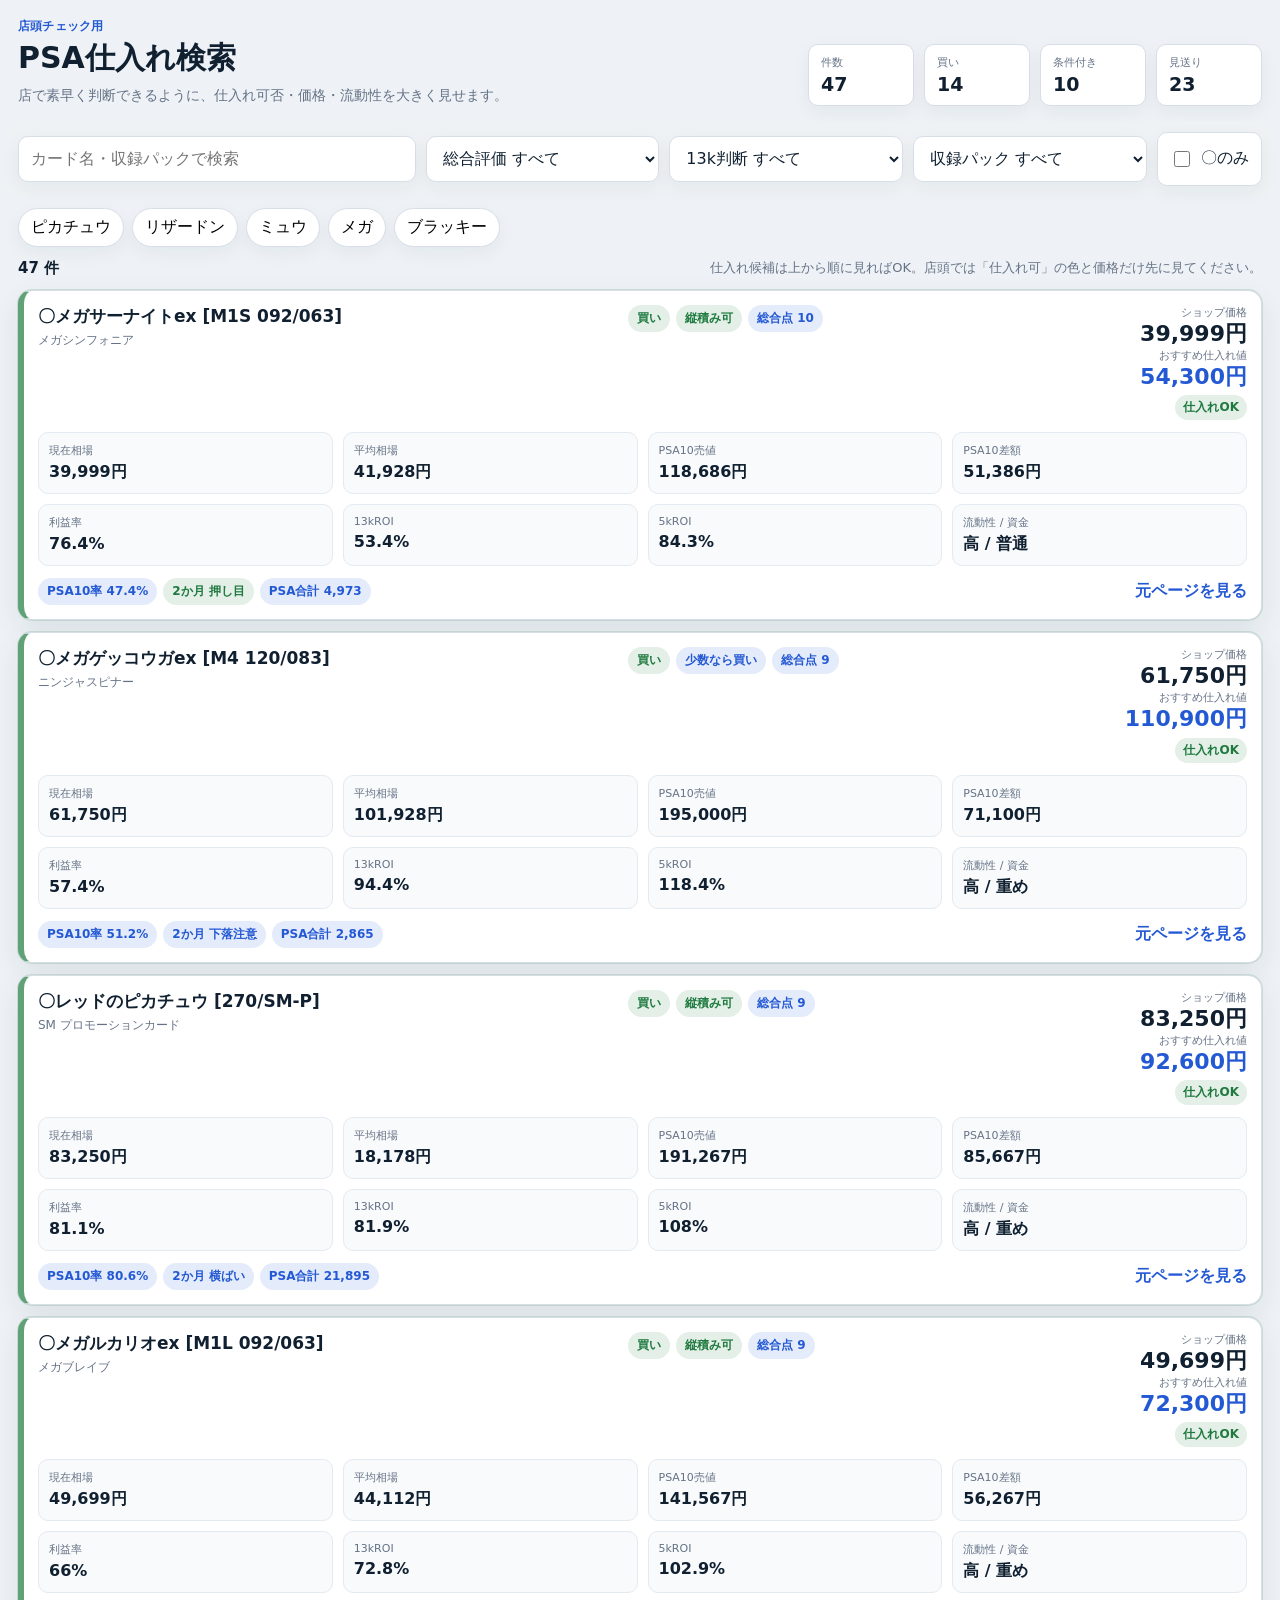
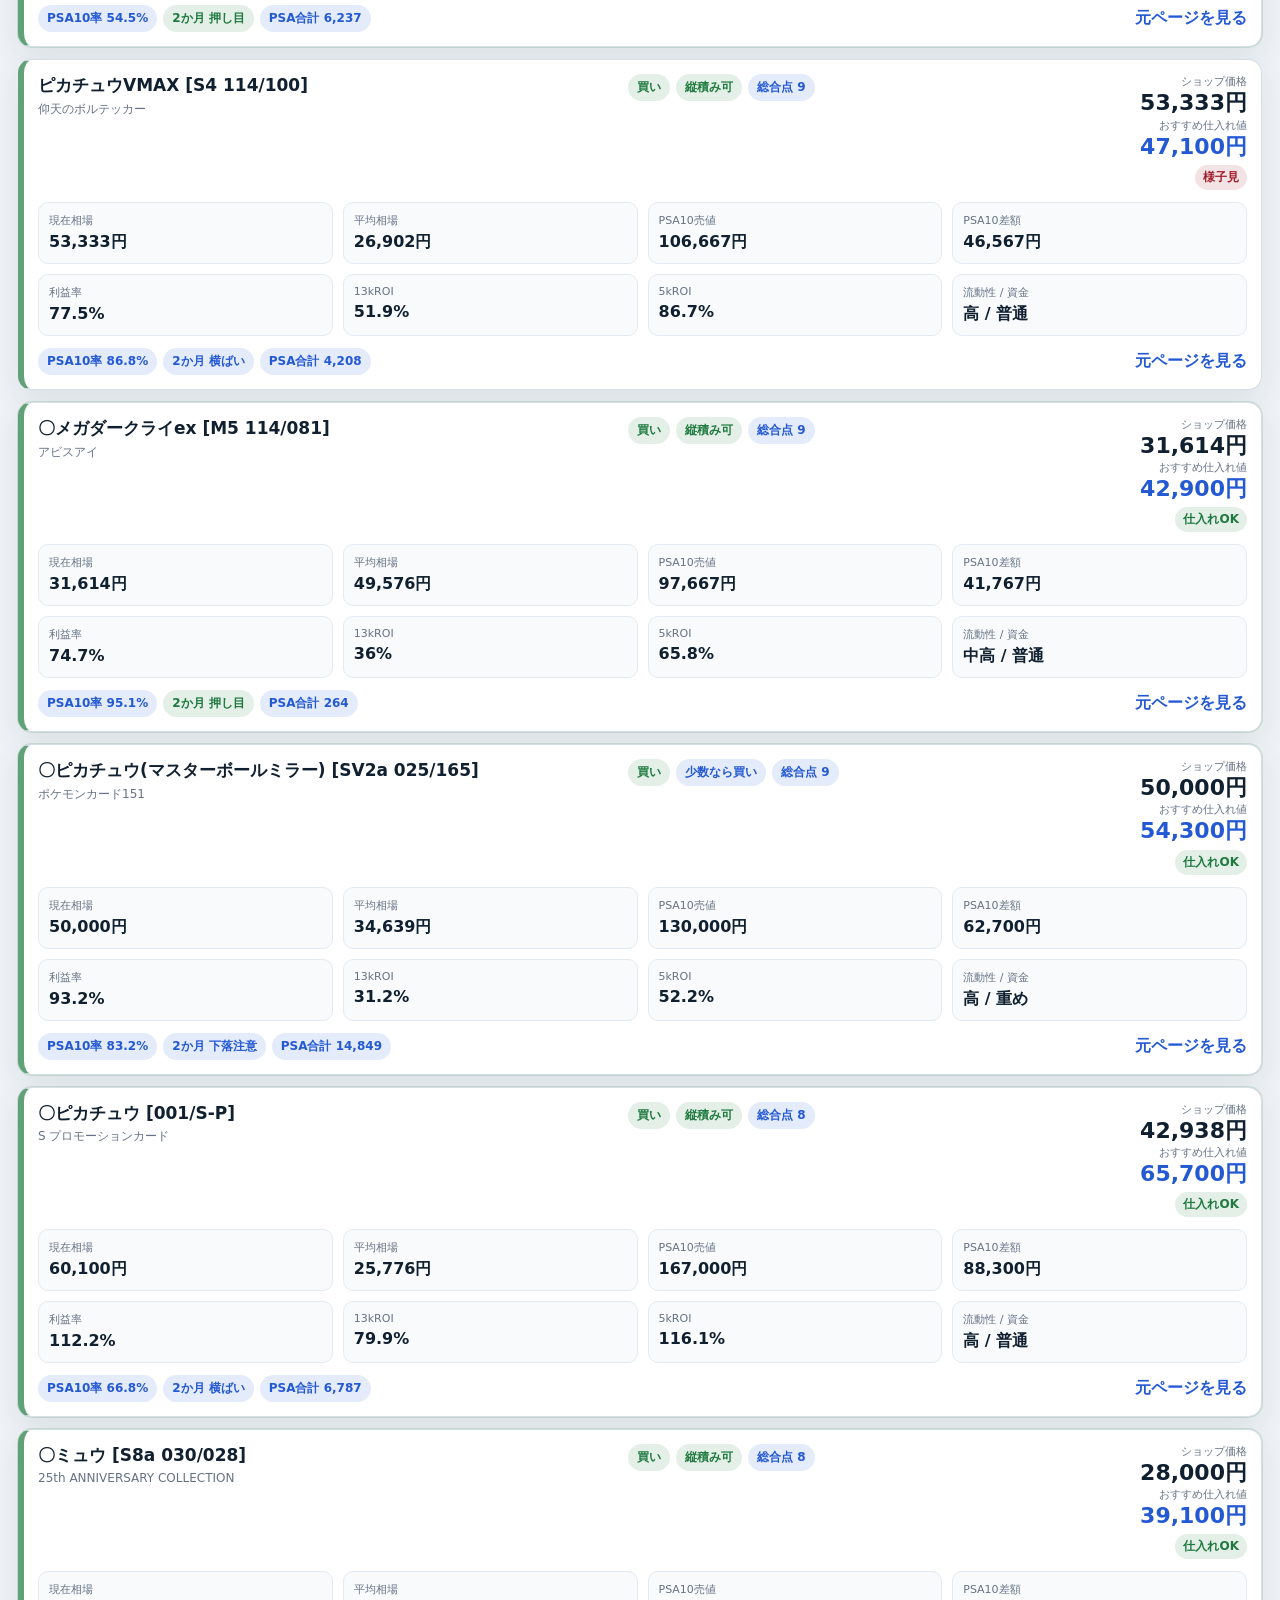
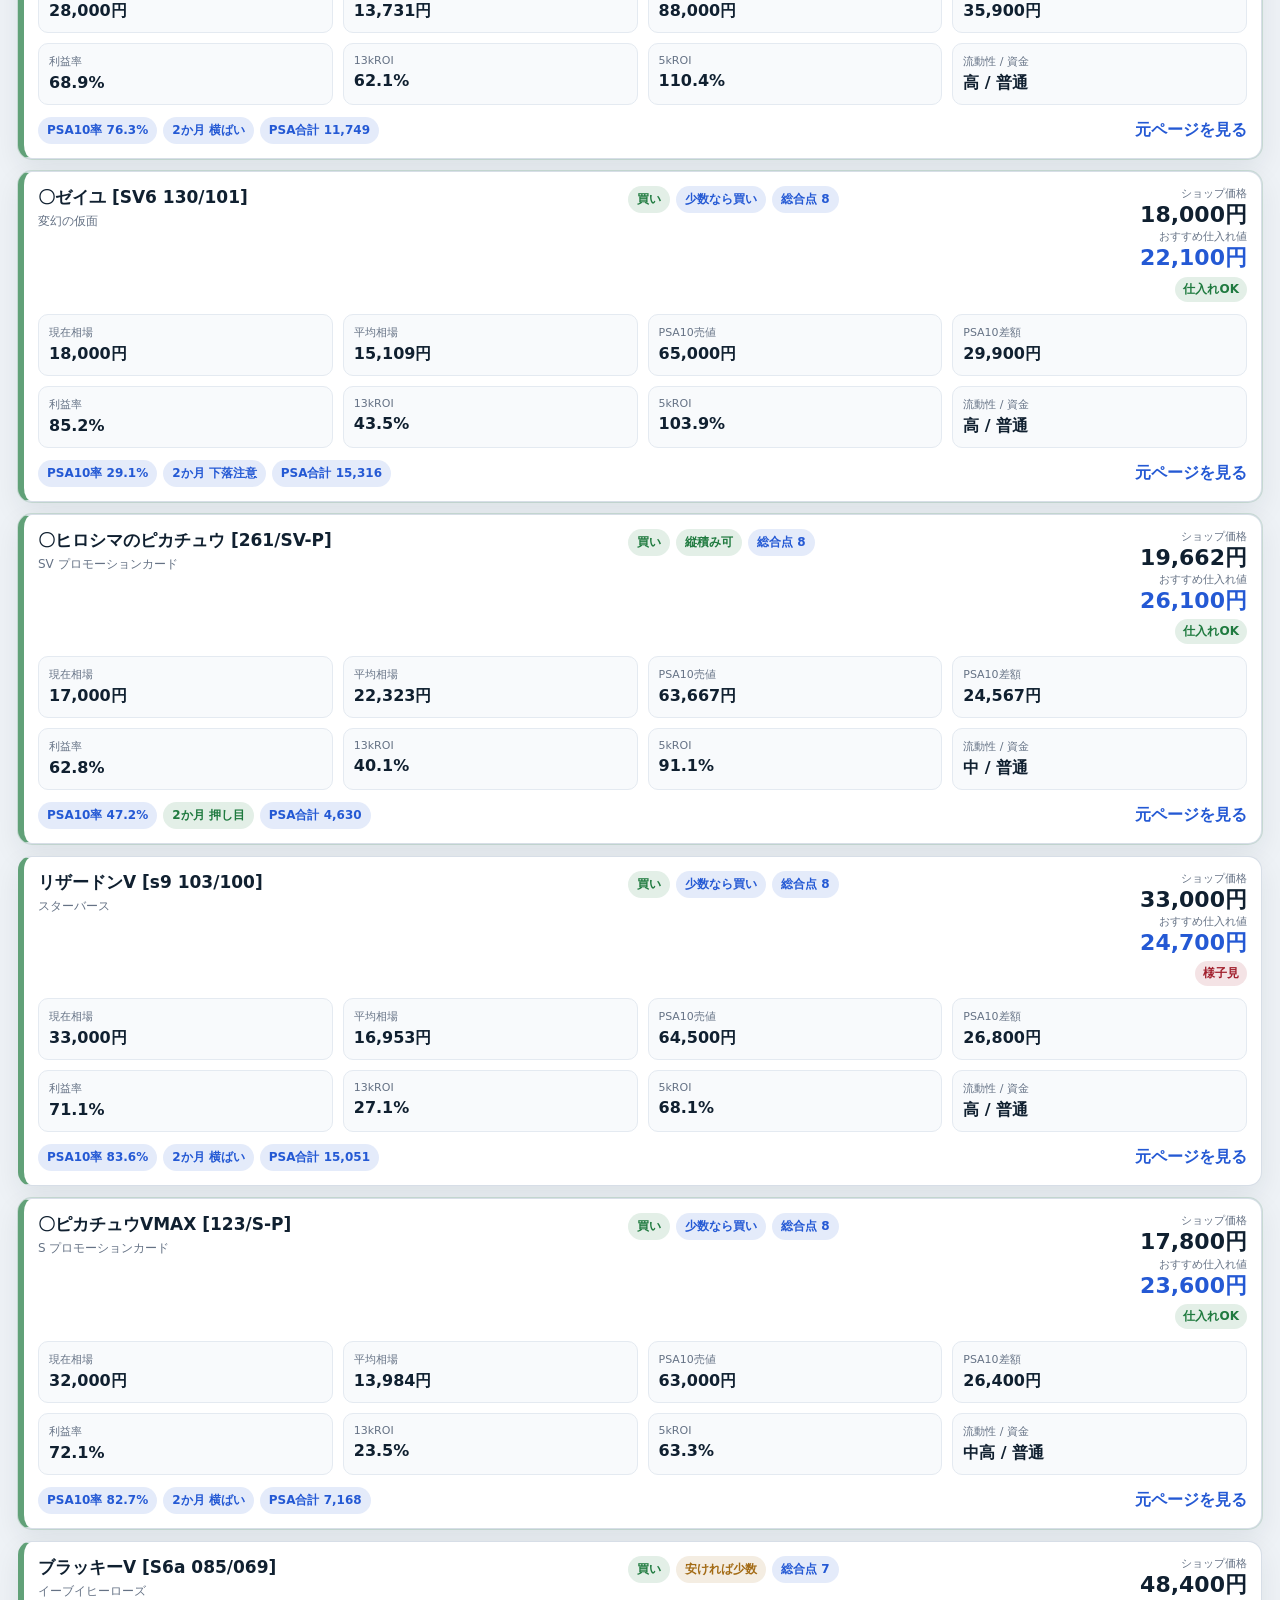
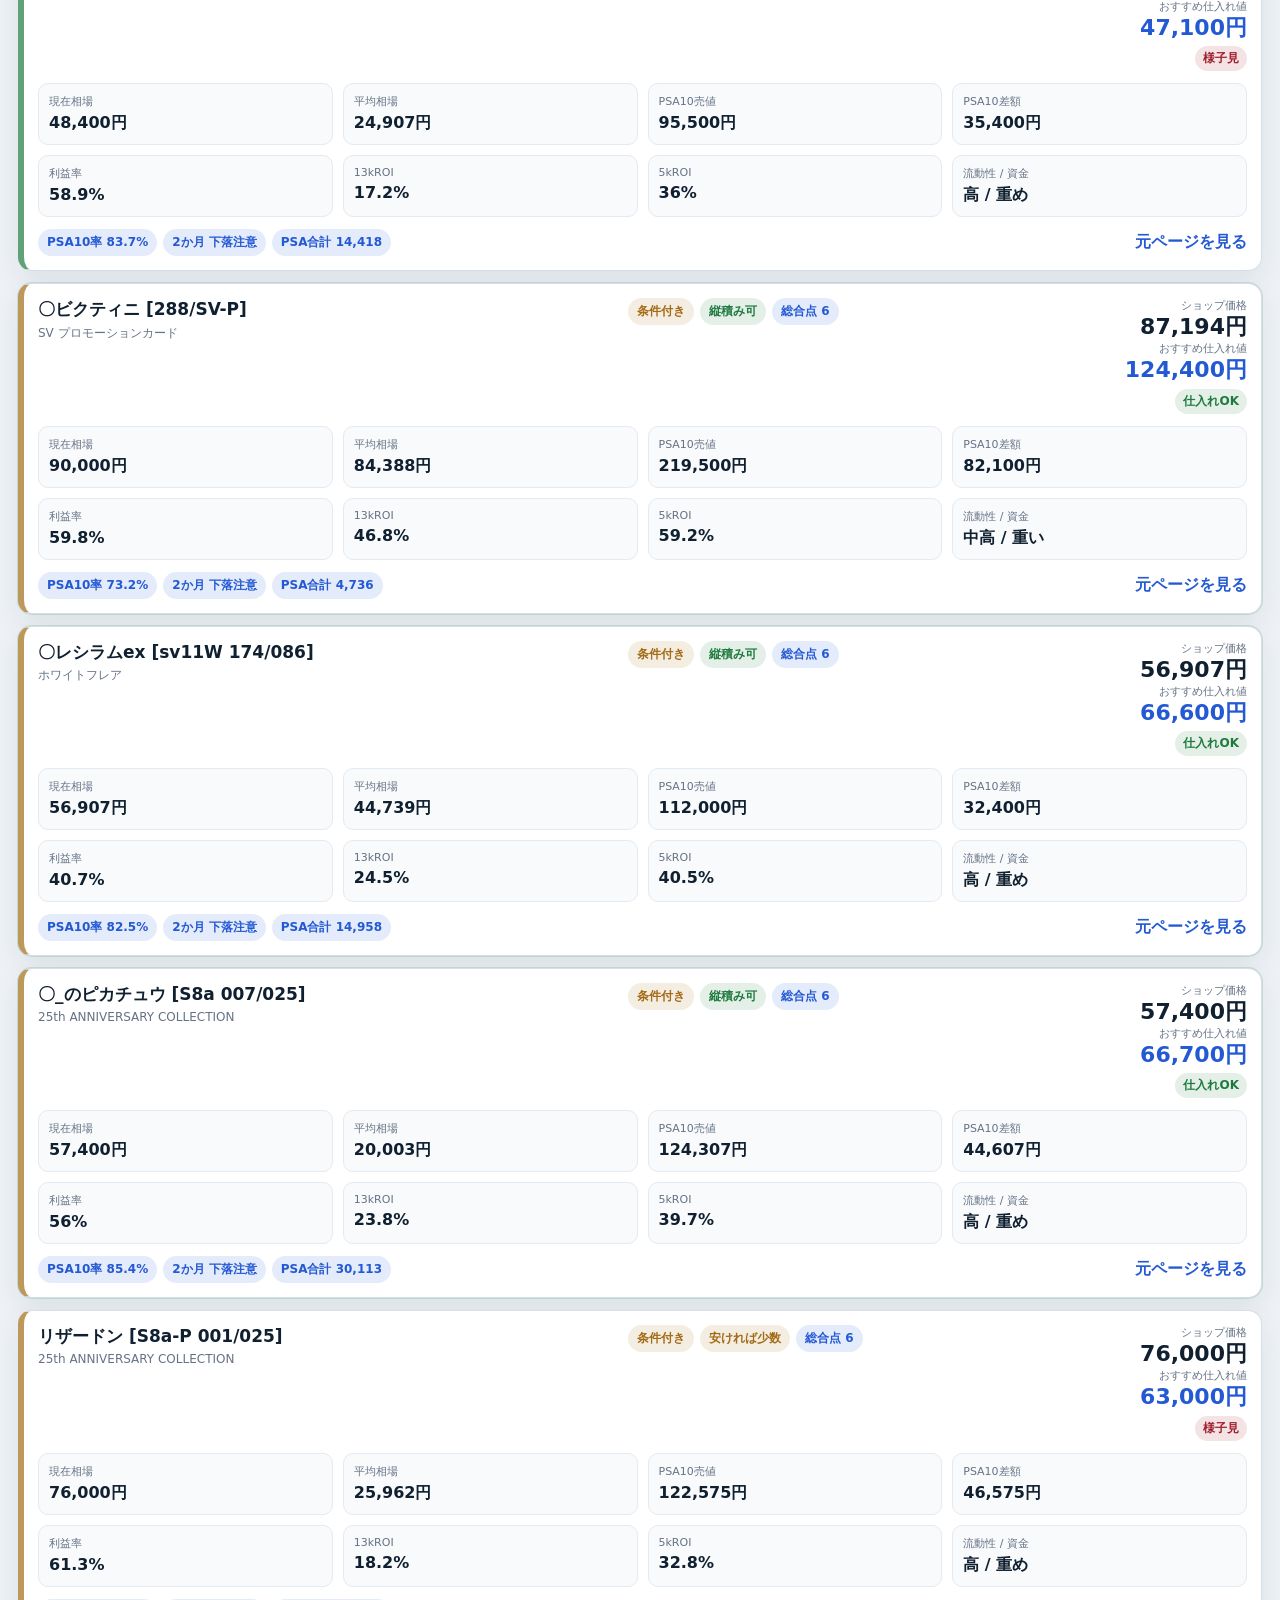
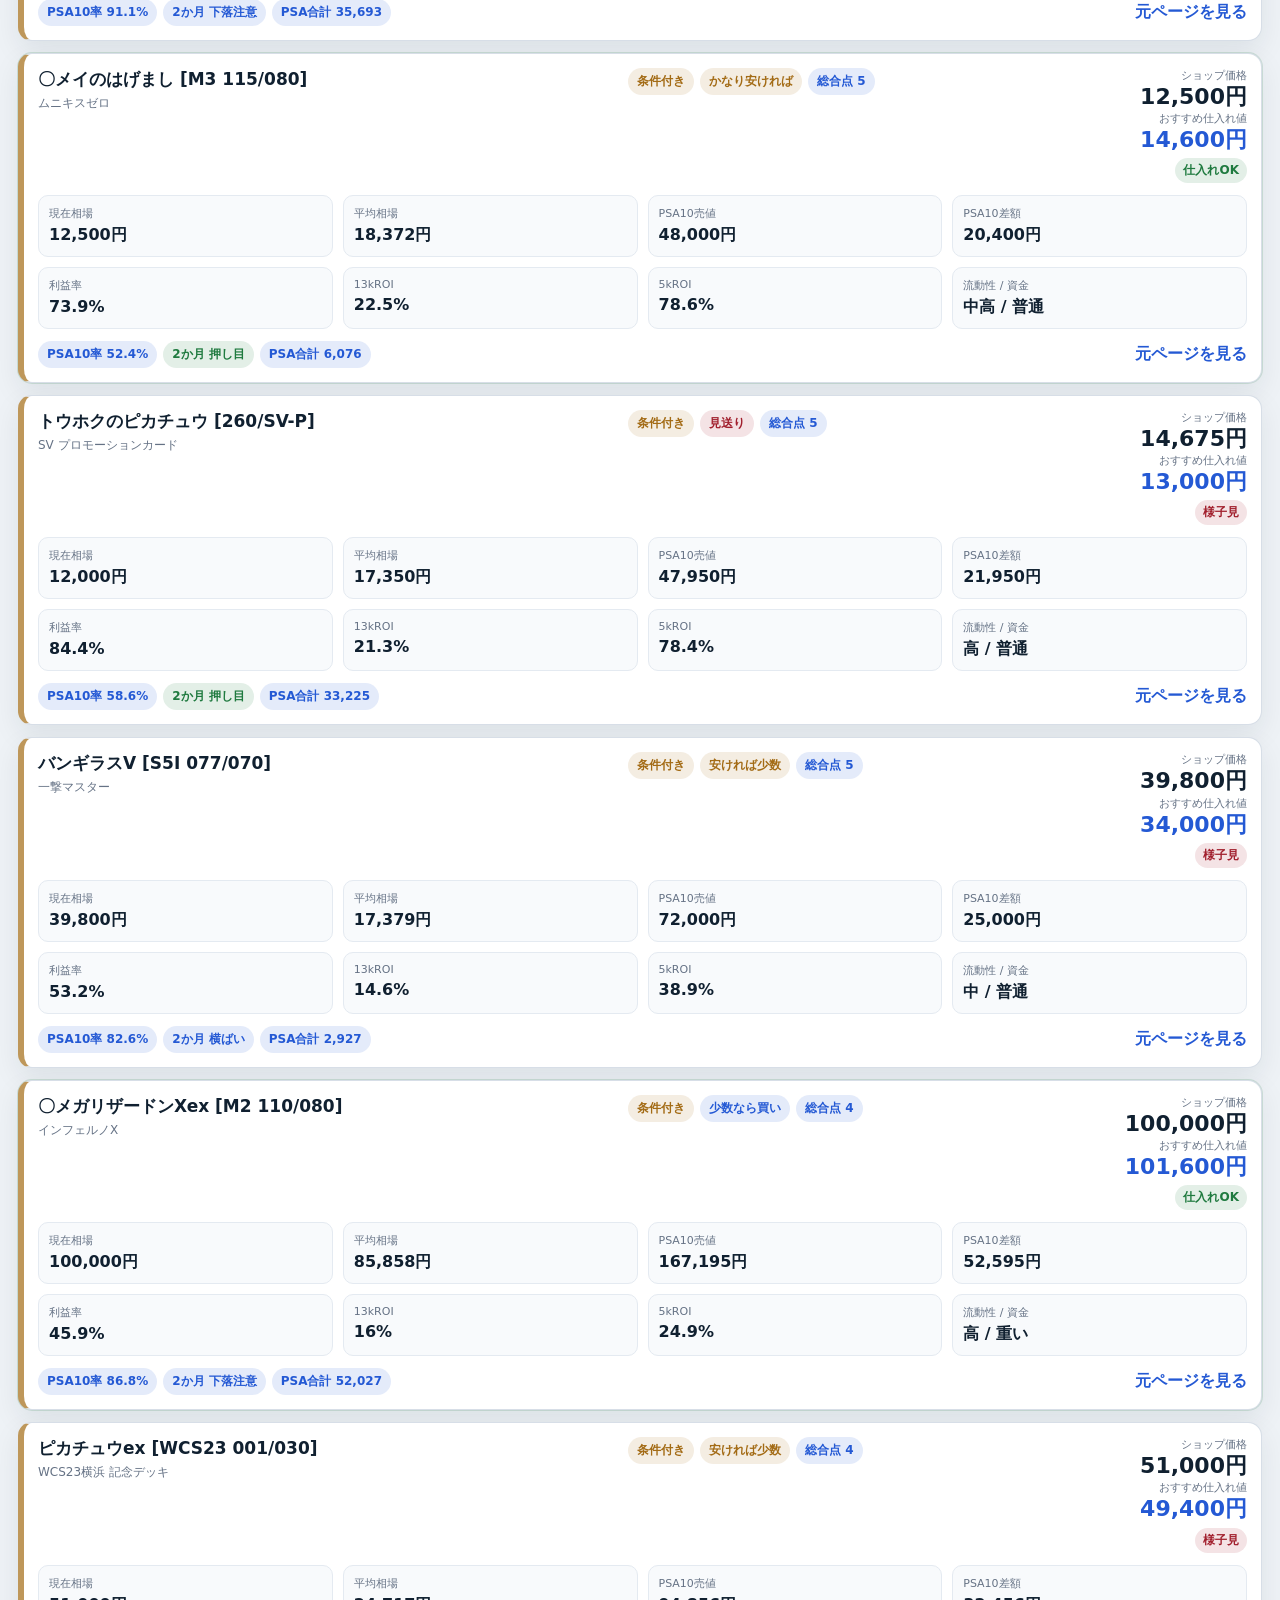
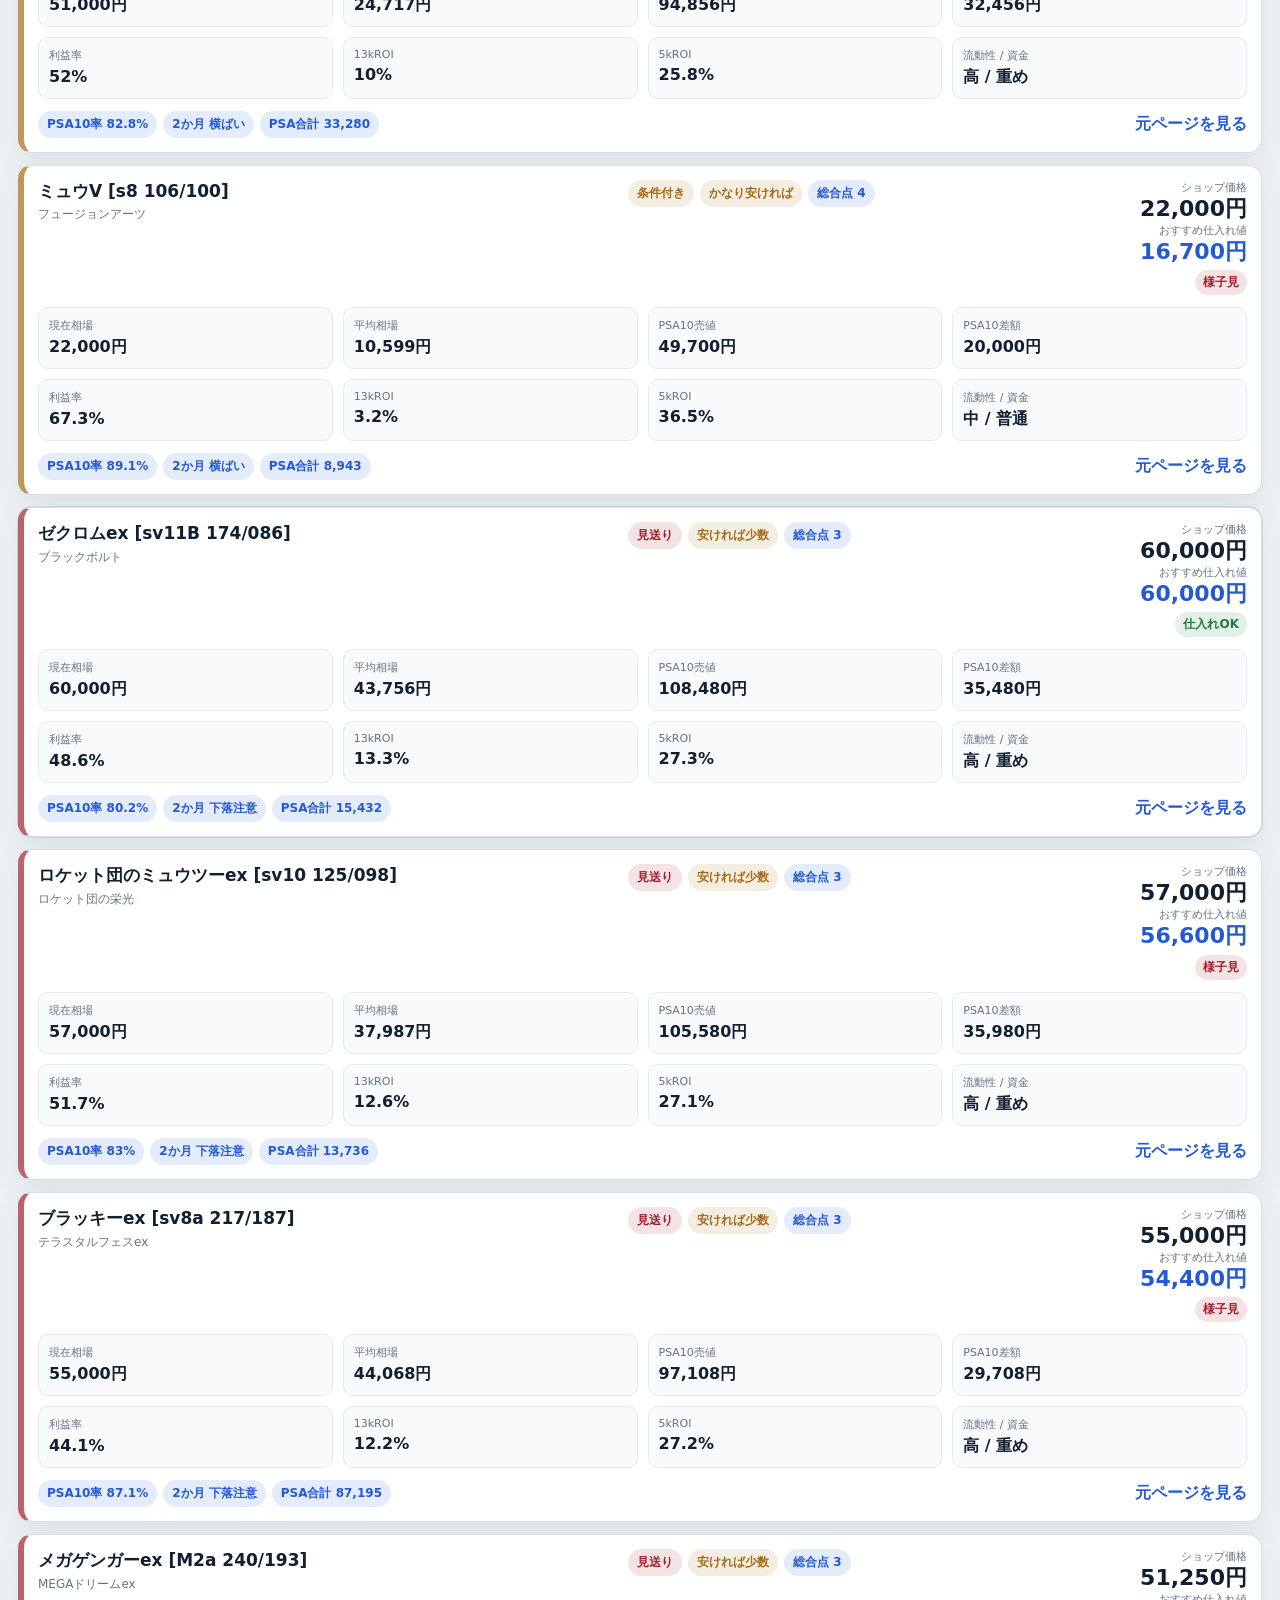
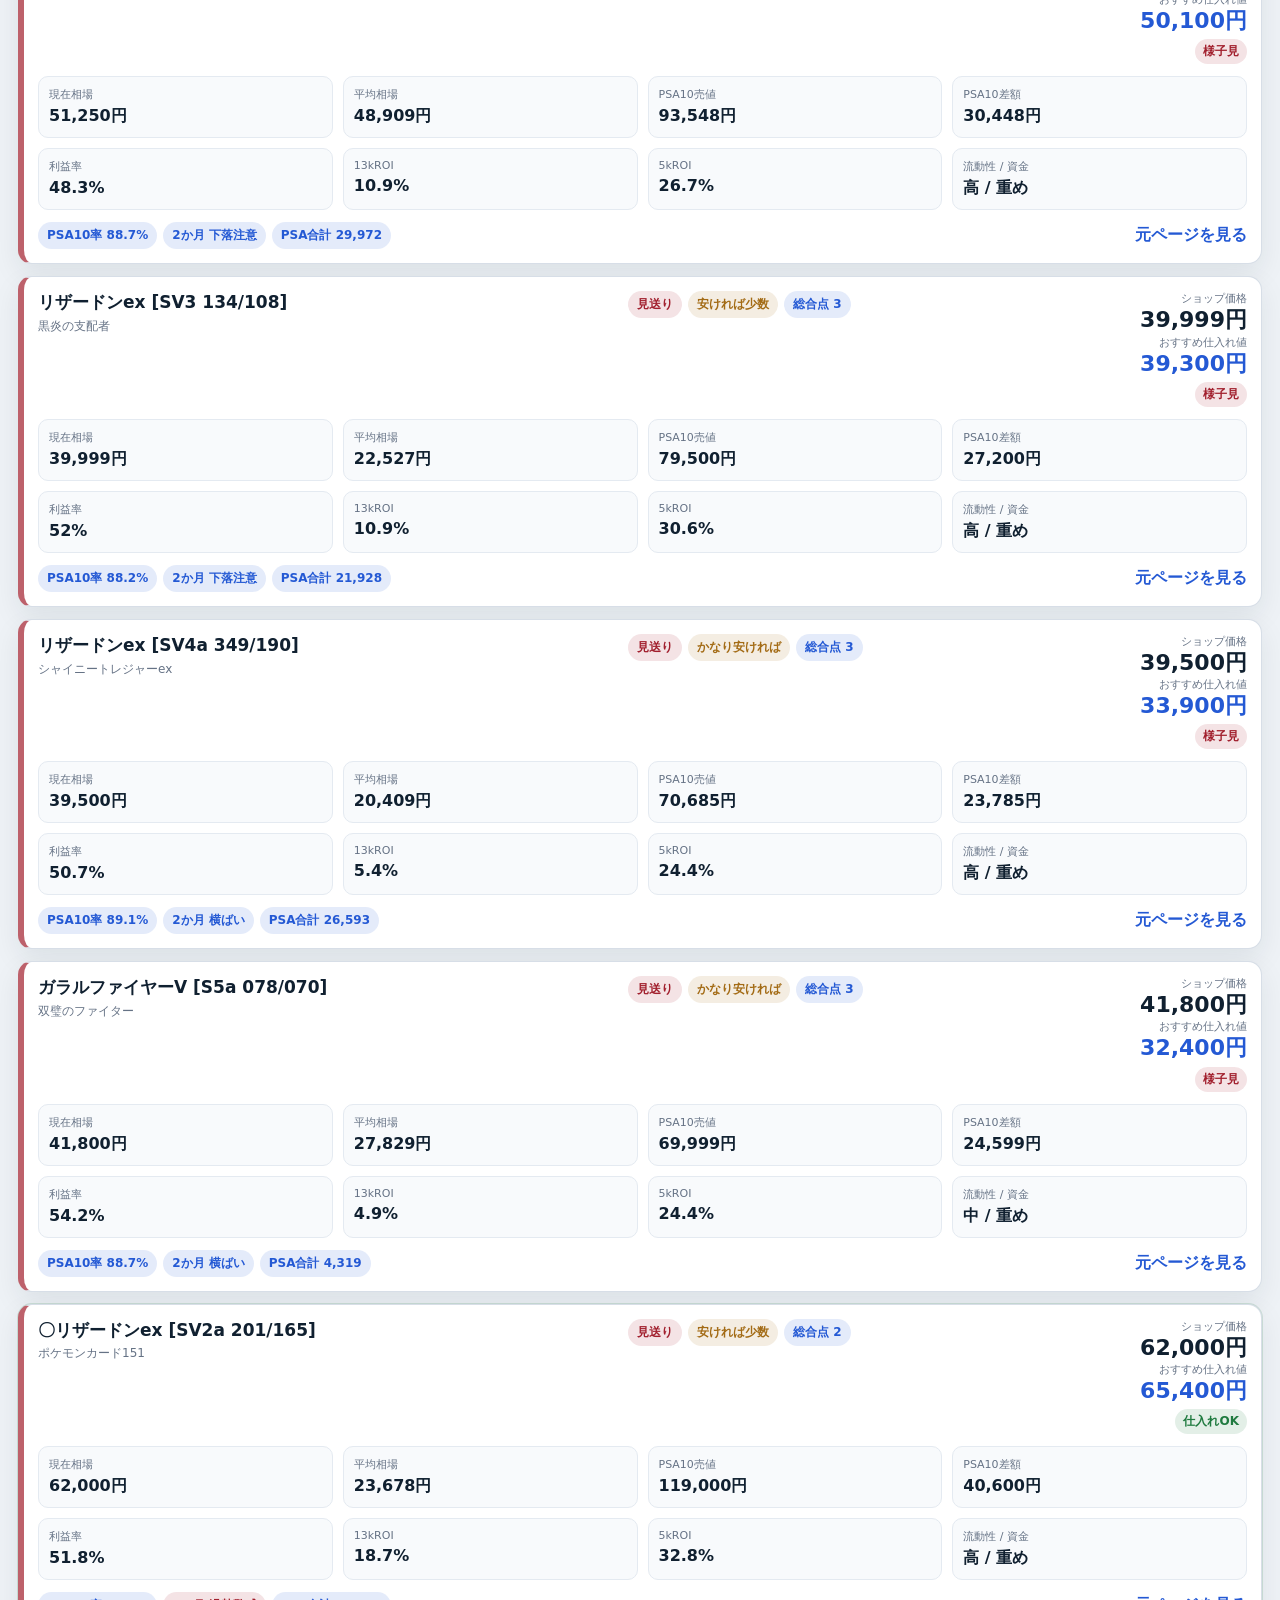
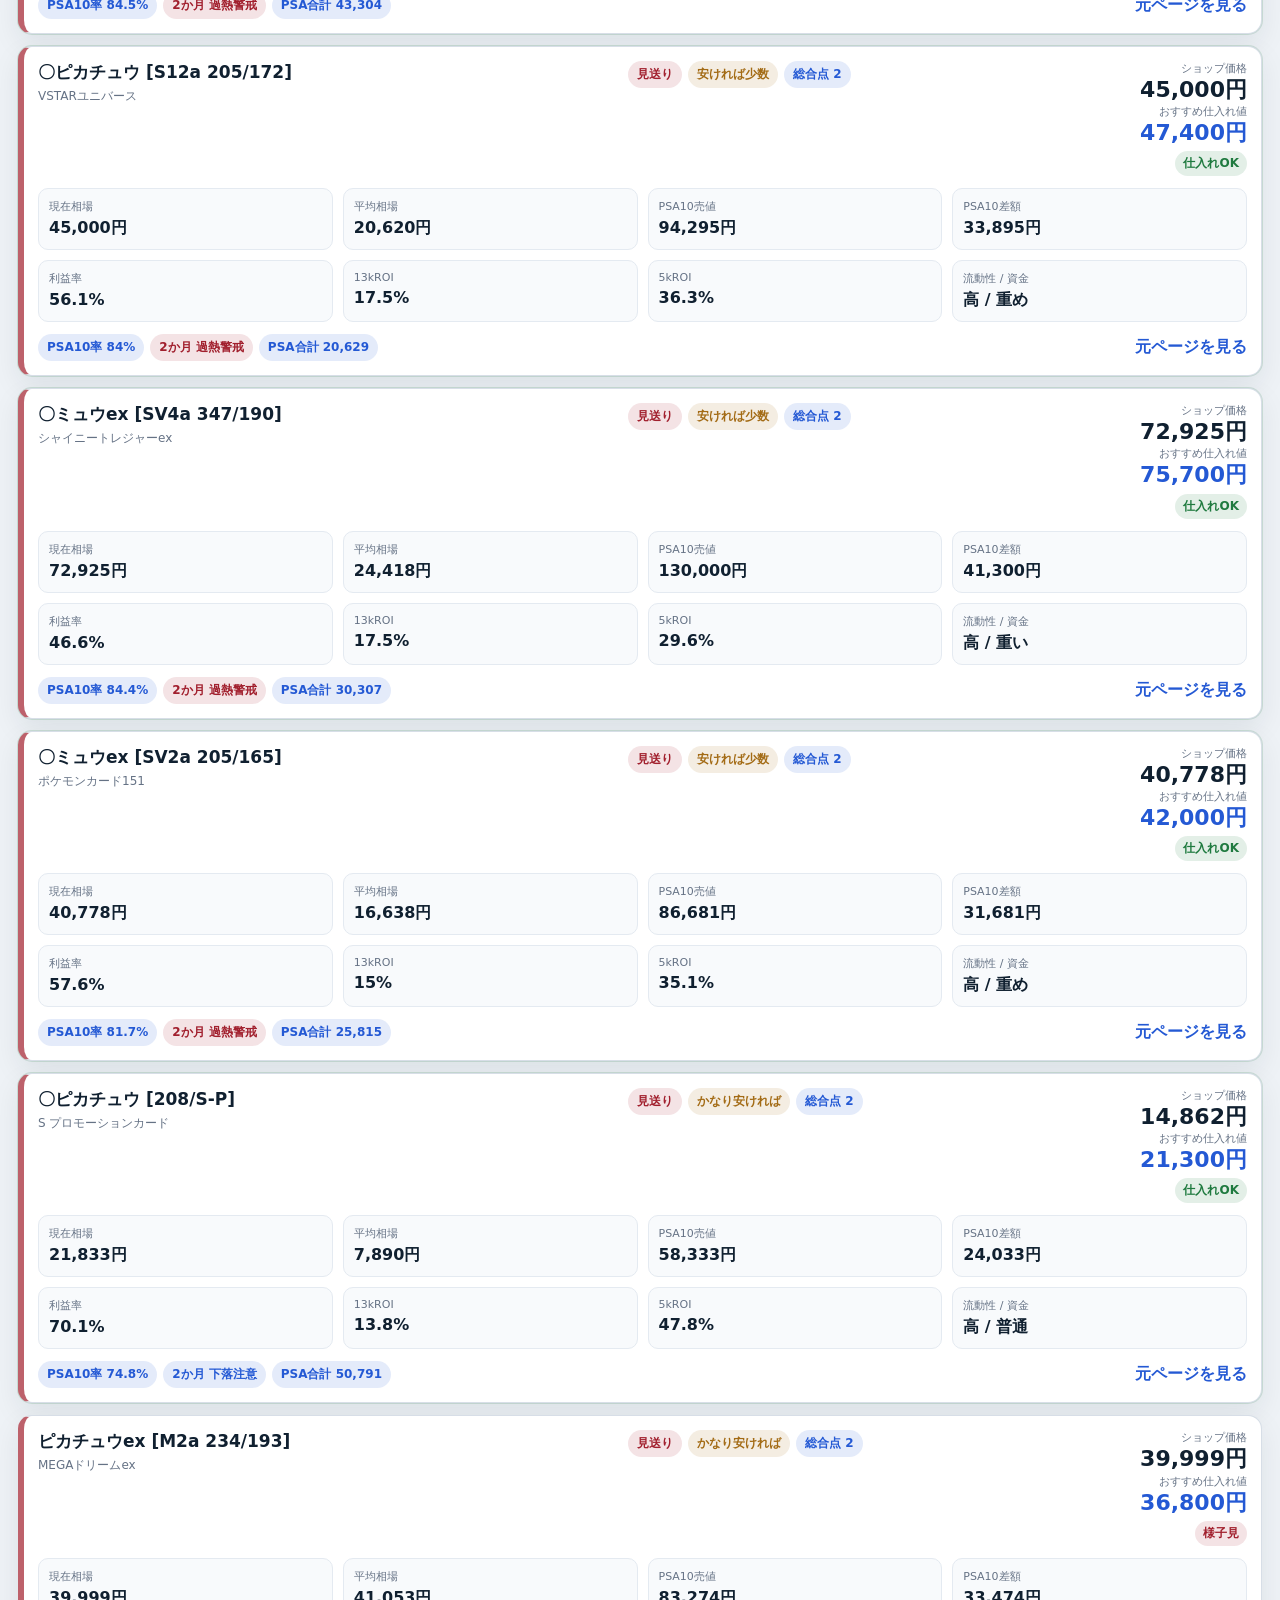
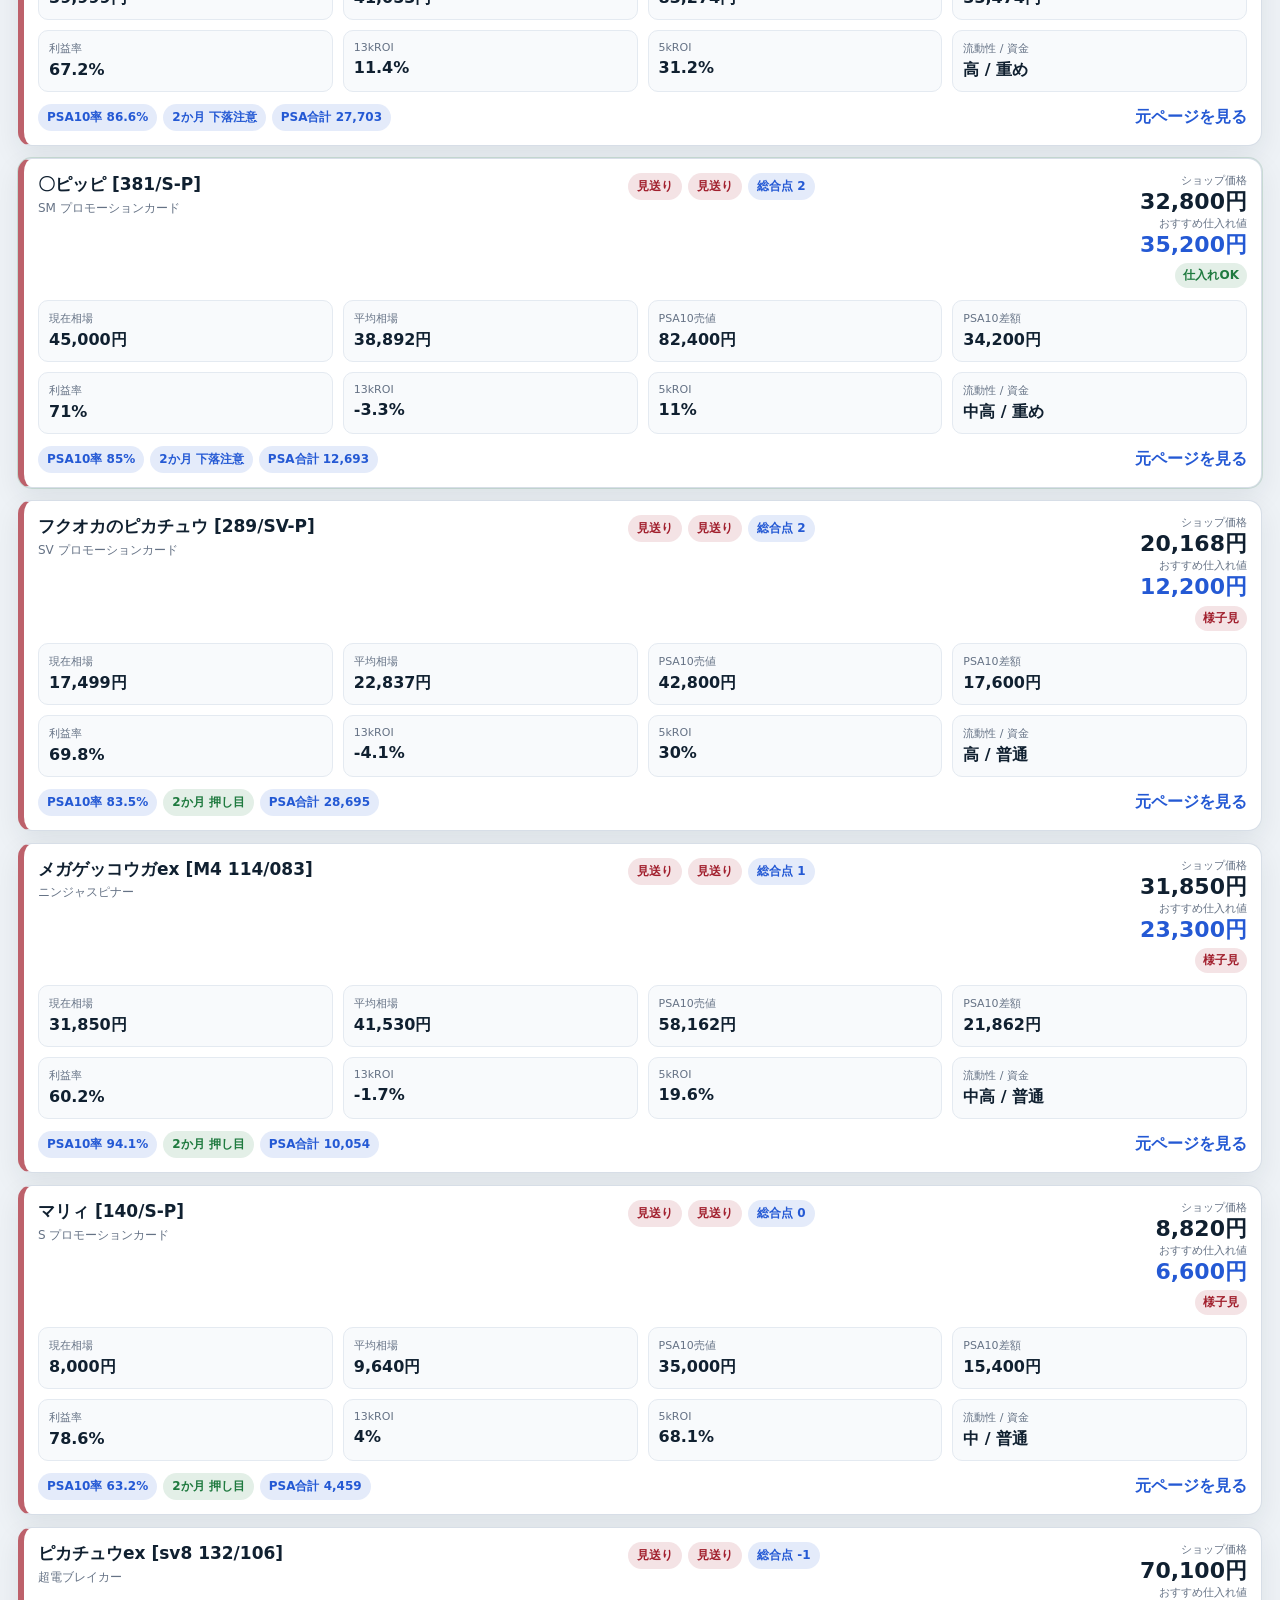
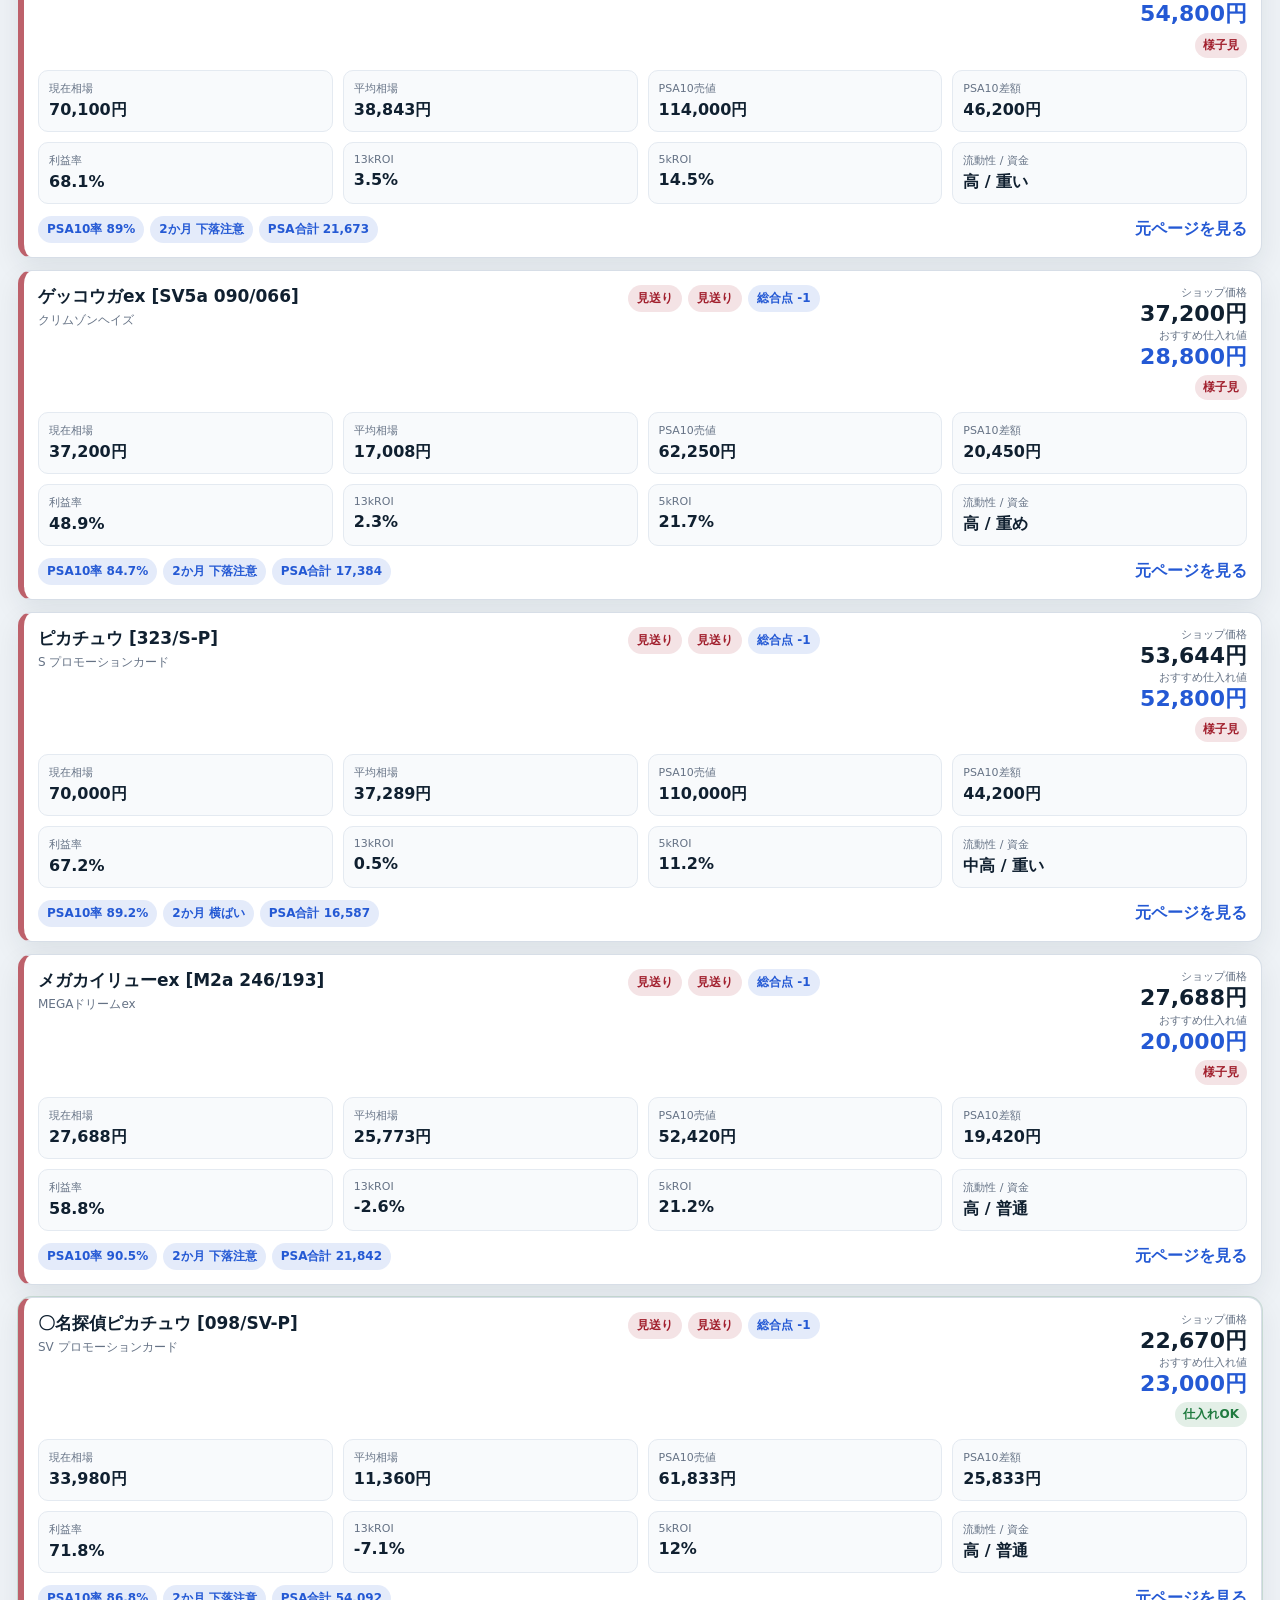
==== site/index.html @ 8cb0594c "Add files via upload" ====
<!doctype html>
<html lang="ja">
<head>
  <meta charset="utf-8" />
  <meta name="viewport" content="width=device-width, initial-scale=1" />
  <title>PSA仕入れ検索</title>
  <meta name="theme-color" content="#f4f6f8" />
  <link rel="stylesheet" href="./styles.css" />
</head>
<body>
  <main class="app">
    <header class="topbar">
      <div class="hero-copy">
        <div class="eyebrow">店頭チェック用</div>
        <h1>PSA仕入れ検索</h1>
        <p class="lead">店で素早く判断できるように、仕入れ可否・価格・流動性を大きく見せます。</p>
      </div>
      <div class="stats" id="stats" aria-label="集計"></div>
    </header>

    <section class="controls" aria-label="検索条件">
      <input id="search" type="search" placeholder="カード名・収録パックで検索" />
      <select id="evalFilter" aria-label="総合評価">
        <option value="">総合評価 すべて</option>
        <option value="買い">買い</option>
        <option value="条件付き">条件付き</option>
        <option value="見送り">見送り</option>
      </select>
      <select id="judgeFilter" aria-label="13k判断">
        <option value="">13k判断 すべて</option>
        <option value="縦積み可">縦積み可</option>
        <option value="少数なら買い">少数なら買い</option>
        <option value="安ければ少数">安ければ少数</option>
        <option value="かなり安ければ">かなり安ければ</option>
        <option value="見送り">見送り</option>
      </select>
      <select id="packFilter" aria-label="収録パック">
        <option value="">収録パック すべて</option>
      </select>
      <label class="toggle">
        <input id="onlyCircle" type="checkbox" />
        <span>〇のみ</span>
      </label>
    </section>

    <section class="quick" aria-label="クイック検索">
      <button data-term="ピカチュウ">ピカチュウ</button>
      <button data-term="リザードン">リザードン</button>
      <button data-term="ミュウ">ミュウ</button>
      <button data-term="メガ">メガ</button>
      <button data-term="ブラッキー">ブラッキー</button>
    </section>

    <section class="results">
      <div class="results-head">
        <div class="result-count" id="resultCount"></div>
        <div class="hint">仕入れ候補は上から順に見ればOK。店頭では「仕入れ可」の色と価格だけ先に見てください。</div>
      </div>
      <div id="list" class="list"></div>
    </section>
  </main>

  <script src="./data.js"></script>
  <script src="./app.js"></script>
</body>
</html>
---- site/styles.css ----
:root {
  color-scheme: light;
  --bg: #eef2f6;
  --panel: #ffffff;
  --panel-soft: #f8fafc;
  --text: #102030;
  --muted: #657285;
  --border: #d7dee7;
  --accent: #2459d4;
  --good: #1f7a3f;
  --warn: #a36b15;
  --bad: #a11f2d;
  --shadow: 0 10px 28px rgba(16, 32, 48, 0.08);
  --shadow-soft: 0 6px 18px rgba(16, 32, 48, 0.05);
}

* { box-sizing: border-box; }
html, body { margin: 0; min-height: 100%; background: var(--bg); color: var(--text); font-family: system-ui, -apple-system, BlinkMacSystemFont, "Segoe UI", sans-serif; }
body { padding: 18px; }

.app {
  max-width: 1360px;
  margin: 0 auto;
}

.topbar {
  display: flex;
  justify-content: space-between;
  gap: 16px;
  align-items: end;
  margin-bottom: 16px;
}

.hero-copy {
  max-width: 700px;
}

.eyebrow {
  font-size: 12px;
  font-weight: 800;
  letter-spacing: .02em;
  color: var(--accent);
  margin-bottom: 6px;
}

h1 {
  margin: 0;
  font-size: 30px;
  line-height: 1.15;
}

.lead {
  margin: 8px 0 0;
  color: var(--muted);
  font-size: 14px;
  line-height: 1.6;
}

.stats {
  display: flex;
  gap: 10px;
  flex-wrap: wrap;
  justify-content: flex-end;
}

.stat {
  background: var(--panel);
  border: 1px solid var(--border);
  border-radius: 10px;
  padding: 10px 12px;
  box-shadow: var(--shadow-soft);
  min-width: 106px;
}
.stat .k {
  display: block;
  font-size: 11px;
  color: var(--muted);
}
.stat .v {
  display: block;
  font-size: 19px;
  font-weight: 800;
  margin-top: 3px;
}

.controls,
.quick,
.results-head,
.list {
  margin-bottom: 12px;
}

.controls {
  position: sticky;
  top: 0;
  z-index: 4;
  display: grid;
  grid-template-columns: minmax(240px, 1.7fr) repeat(3, minmax(145px, 1fr)) auto;
  gap: 10px;
  align-items: center;
  padding: 10px;
  margin-inline: -10px;
  background: rgba(238, 242, 246, 0.9);
  backdrop-filter: blur(10px);
}

input,
select,
button {
  font: inherit;
}

input,
select {
  width: 100%;
  min-height: 46px;
  border: 1px solid var(--border);
  border-radius: 10px;
  background: var(--panel);
  color: var(--text);
  padding: 0 12px;
  box-shadow: var(--shadow-soft);
}

input:focus,
select:focus {
  outline: 2px solid rgba(36, 89, 212, 0.18);
  border-color: #97b1ef;
}

.toggle {
  display: inline-flex;
  align-items: center;
  gap: 8px;
  min-height: 46px;
  padding: 0 12px;
  border: 1px solid var(--border);
  border-radius: 10px;
  background: var(--panel);
  box-shadow: var(--shadow-soft);
  white-space: nowrap;
}
.toggle input {
  width: 16px;
  height: 16px;
  box-shadow: none;
}

.quick {
  display: flex;
  gap: 8px;
  flex-wrap: wrap;
}
.quick button {
  border: 1px solid var(--border);
  background: var(--panel);
  border-radius: 999px;
  padding: 8px 12px;
  cursor: pointer;
  box-shadow: var(--shadow-soft);
}
.quick button:hover {
  border-color: #bac7db;
}

.results-head {
  display: flex;
  justify-content: space-between;
  gap: 12px;
  align-items: center;
  color: var(--muted);
  font-size: 13px;
}

.result-count {
  font-weight: 800;
  color: var(--text);
  font-size: 15px;
}

.list {
  display: grid;
  gap: 12px;
}

.row {
  background: var(--panel);
  border: 1px solid var(--border);
  border-radius: 14px;
  padding: 14px;
  box-shadow: var(--shadow);
}

.row-good { border-left: 6px solid rgba(31, 122, 63, 0.7); }
.row-warn { border-left: 6px solid rgba(163, 107, 21, 0.7); }
.row-bad { border-left: 6px solid rgba(161, 31, 45, 0.7); }
.row-buyable {
  box-shadow: 0 0 0 1px rgba(31, 122, 63, 0.16), var(--shadow);
}

.row-head {
  display: grid;
  grid-template-columns: minmax(0, 2fr) minmax(220px, 1.3fr) minmax(180px, 0.8fr);
  gap: 12px;
  align-items: start;
}

.name {
  font-size: 17px;
  font-weight: 800;
  line-height: 1.35;
}

.pack {
  margin-top: 4px;
  color: var(--muted);
  font-size: 12px;
}

.row-badges {
  display: flex;
  flex-wrap: wrap;
  gap: 6px;
}

.price-stack {
  display: grid;
  justify-items: end;
  gap: 2px;
  text-align: right;
}

.price-label {
  color: var(--muted);
  font-size: 11px;
}

.price-value {
  font-size: 22px;
  line-height: 1.1;
  font-weight: 900;
}
.price-value.accent {
  color: var(--accent);
}

.price-state {
  margin-top: 4px;
  font-size: 12px;
  font-weight: 800;
  padding: 4px 8px;
  border-radius: 999px;
}
.price-state.ok {
  background: rgba(31, 122, 63, 0.12);
  color: var(--good);
}
.price-state.ng {
  background: rgba(161, 31, 45, 0.12);
  color: var(--bad);
}

.meta-grid {
  display: grid;
  grid-template-columns: repeat(4, minmax(120px, 1fr));
  gap: 10px;
  margin-top: 12px;
}

.kv {
  background: var(--panel-soft);
  border: 1px solid #e4eaf1;
  border-radius: 10px;
  padding: 10px;
}
.kv .k {
  display: block;
  font-size: 11px;
  color: var(--muted);
}
.kv .v {
  display: block;
  margin-top: 4px;
  font-size: 16px;
  font-weight: 800;
}

.foot {
  margin-top: 12px;
  display: flex;
  justify-content: space-between;
  gap: 12px;
  align-items: center;
  flex-wrap: wrap;
}

.badges {
  display: flex;
  flex-wrap: wrap;
  gap: 6px;
}

.badge {
  display: inline-flex;
  align-items: center;
  gap: 4px;
  border-radius: 999px;
  padding: 5px 9px;
  font-size: 12px;
  font-weight: 800;
  white-space: nowrap;
}
.b-good { background: rgba(31, 122, 63, 0.12); color: var(--good); }
.b-warn { background: rgba(163, 107, 21, 0.12); color: var(--warn); }
.b-bad { background: rgba(161, 31, 45, 0.12); color: var(--bad); }
.b-info { background: rgba(36, 89, 212, 0.12); color: var(--accent); }

.muted {
  color: var(--muted);
}

.link {
  color: var(--accent);
  text-decoration: none;
  font-weight: 800;
}

@media (max-width: 1080px) {
  .controls {
    grid-template-columns: 1fr 1fr;
  }
  .row-head {
    grid-template-columns: 1fr 1fr;
  }
  .price-stack {
    justify-items: start;
    text-align: left;
  }
  .meta-grid {
    grid-template-columns: repeat(2, minmax(120px, 1fr));
  }
}

@media (max-width: 720px) {
  body {
    padding: 12px;
  }
  h1 {
    font-size: 24px;
  }
  .topbar {
    flex-direction: column;
    align-items: start;
  }
  .stats {
    justify-content: start;
  }
  .controls {
    grid-template-columns: 1fr;
    position: static;
    margin-inline: 0;
    padding: 0;
    background: transparent;
    backdrop-filter: none;
  }
  .row-head {
    grid-template-columns: 1fr;
  }
  .meta-grid {
    grid-template-columns: 1fr;
  }
  .results-head {
    flex-direction: column;
    align-items: start;
  }
}
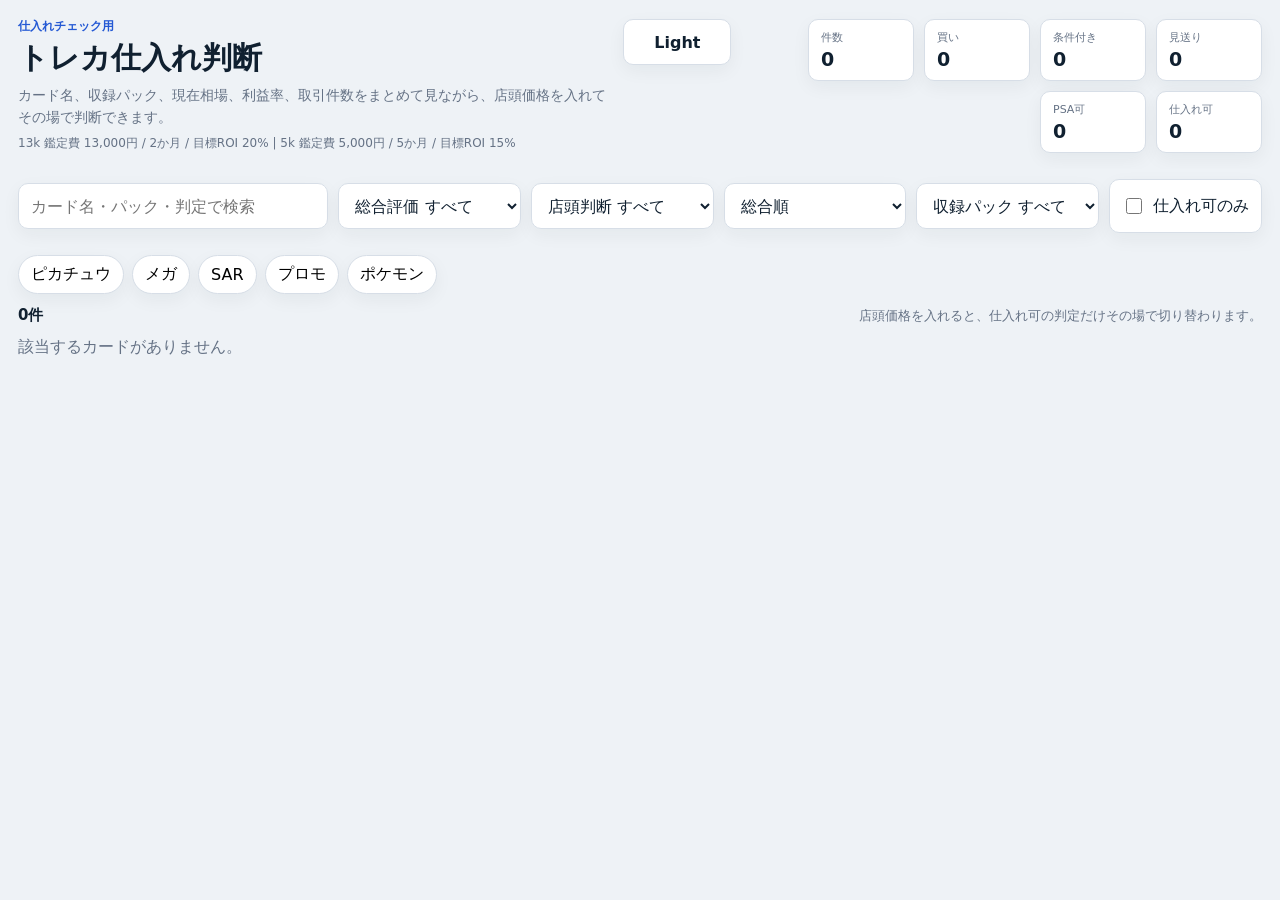
==== commit 90e92f27: "Add files via upload" ====
--- a/site/index.html
+++ b/site/index.html
@@ -3,64 +3,85 @@
 <head>
   <meta charset="utf-8" />
   <meta name="viewport" content="width=device-width, initial-scale=1" />
-  <title>PSA仕入れ検索</title>
-  <meta name="theme-color" content="#f4f6f8" />
-  <link rel="stylesheet" href="./styles.css" />
+  <title>トレカ仕入れ判断</title>
+  <meta name="theme-color" content="#eef2f6" />
+  <link rel="manifest" href="./manifest.json?v=20260711" />
+  <script>
+    (function () {
+      try {
+        var saved = localStorage.getItem('pokeca-theme');
+        if (saved === 'dark' || saved === 'light') {
+          document.documentElement.dataset.theme = saved;
+          var meta = document.querySelector('meta[name="theme-color"]');
+          if (meta) meta.setAttribute('content', saved === 'dark' ? '#101522' : '#eef2f6');
+        }
+      } catch (e) {}
+    })();
+  </script>
+  <link rel="stylesheet" href="./styles.css?v=20260711" />
 </head>
 <body>
   <main class="app">
     <header class="topbar">
       <div class="hero-copy">
-        <div class="eyebrow">店頭チェック用</div>
-        <h1>PSA仕入れ検索</h1>
-        <p class="lead">店で素早く判断できるように、仕入れ可否・価格・流動性を大きく見せます。</p>
+        <div class="eyebrow">仕入れチェック用</div>
+        <h1>トレカ仕入れ判断</h1>
+        <p class="lead">カード名、収録パック、現在相場、利益率、取引件数をまとめて見ながら、店頭価格を入れてその場で判断できます。</p>
+        <p class="lead settings-line" id="settingsLine"></p>
       </div>
-      <div class="stats" id="stats" aria-label="集計"></div>
+      <div class="topbar-actions">
+        <button id="themeToggle" class="theme-toggle" type="button" aria-label="テーマ切り替え"></button>
+        <div class="stats" id="stats" aria-label="集計"></div>
+      </div>
     </header>
 
     <section class="controls" aria-label="検索条件">
-      <input id="search" type="search" placeholder="カード名・収録パックで検索" />
+      <input id="search" type="search" placeholder="カード名・パック・判定で検索" />
       <select id="evalFilter" aria-label="総合評価">
         <option value="">総合評価 すべて</option>
         <option value="買い">買い</option>
         <option value="条件付き">条件付き</option>
         <option value="見送り">見送り</option>
       </select>
-      <select id="judgeFilter" aria-label="13k判断">
-        <option value="">13k判断 すべて</option>
+      <select id="judgeFilter" aria-label="店頭判断">
+        <option value="">店頭判断 すべて</option>
         <option value="縦積み可">縦積み可</option>
         <option value="少数なら買い">少数なら買い</option>
-        <option value="安ければ少数">安ければ少数</option>
         <option value="かなり安ければ">かなり安ければ</option>
         <option value="見送り">見送り</option>
+      </select>
+      <select id="sortFilter" aria-label="並び替え">
+        <option value="summary">総合順</option>
+        <option value="roi13">13k ROI</option>
+        <option value="roi5">5k ROI</option>
       </select>
       <select id="packFilter" aria-label="収録パック">
         <option value="">収録パック すべて</option>
       </select>
       <label class="toggle">
-        <input id="onlyCircle" type="checkbox" />
-        <span>〇のみ</span>
+        <input id="onlyBuyable" type="checkbox" />
+        <span>仕入れ可のみ</span>
       </label>
     </section>
 
     <section class="quick" aria-label="クイック検索">
-      <button data-term="ピカチュウ">ピカチュウ</button>
-      <button data-term="リザードン">リザードン</button>
-      <button data-term="ミュウ">ミュウ</button>
-      <button data-term="メガ">メガ</button>
-      <button data-term="ブラッキー">ブラッキー</button>
+      <button type="button" data-term="ピカチュウ">ピカチュウ</button>
+      <button type="button" data-term="メガ">メガ</button>
+      <button type="button" data-term="SAR">SAR</button>
+      <button type="button" data-term="プロモ">プロモ</button>
+      <button type="button" data-term="ポケモン">ポケモン</button>
     </section>
 
     <section class="results">
       <div class="results-head">
         <div class="result-count" id="resultCount"></div>
-        <div class="hint">仕入れ候補は上から順に見ればOK。店頭では「仕入れ可」の色と価格だけ先に見てください。</div>
+        <div class="hint">店頭価格を入れると、仕入れ可の判定だけその場で切り替わります。</div>
       </div>
       <div id="list" class="list"></div>
     </section>
   </main>
 
-  <script src="./data.js"></script>
-  <script src="./app.js"></script>
+  <script src="./data.js?v=20260711"></script>
+  <script src="./app.js?v=20260711"></script>
 </body>
 </html>
--- a/site/styles.css
+++ b/site/styles.css
@@ -12,10 +12,40 @@
   --bad: #a11f2d;
   --shadow: 0 10px 28px rgba(16, 32, 48, 0.08);
   --shadow-soft: 0 6px 18px rgba(16, 32, 48, 0.05);
+  --control-bg: rgba(238, 242, 246, 0.92);
+  --card-art-bg: #f2f5f9;
+  --card-art-border: #d7dee7;
+  --focus-ring: rgba(36, 89, 212, 0.18);
+}
+
+html[data-theme="dark"] {
+  color-scheme: dark;
+  --bg: #0d1117;
+  --panel: #161b22;
+  --panel-soft: #1b222c;
+  --text: #e6edf3;
+  --muted: #9aa7b6;
+  --border: #2d3744;
+  --accent: #7aa2ff;
+  --good: #5bd07f;
+  --warn: #d5a14c;
+  --bad: #f06d79;
+  --shadow: 0 12px 30px rgba(0, 0, 0, 0.34);
+  --shadow-soft: 0 6px 18px rgba(0, 0, 0, 0.18);
+  --control-bg: rgba(13, 17, 23, 0.88);
+  --card-art-bg: #11161d;
+  --card-art-border: #2d3744;
+  --focus-ring: rgba(122, 162, 255, 0.24);
 }
 
 * { box-sizing: border-box; }
-html, body { margin: 0; min-height: 100%; background: var(--bg); color: var(--text); font-family: system-ui, -apple-system, BlinkMacSystemFont, "Segoe UI", sans-serif; }
+html, body {
+  margin: 0;
+  min-height: 100%;
+  background: var(--bg);
+  color: var(--text);
+  font-family: system-ui, -apple-system, BlinkMacSystemFont, "Segoe UI", sans-serif;
+}
 body { padding: 18px; }
 
 .app {
@@ -32,13 +62,13 @@
 }
 
 .hero-copy {
-  max-width: 700px;
+  max-width: 760px;
 }
 
 .eyebrow {
   font-size: 12px;
   font-weight: 800;
-  letter-spacing: .02em;
+  letter-spacing: 0;
   color: var(--accent);
   margin-bottom: 6px;
 }
@@ -56,11 +86,39 @@
   line-height: 1.6;
 }
 
+.settings-line {
+  margin-top: 6px;
+  font-size: 12px;
+  color: var(--muted);
+}
+
 .stats {
   display: flex;
   gap: 10px;
   flex-wrap: wrap;
   justify-content: flex-end;
+}
+
+.topbar-actions {
+  display: flex;
+  align-items: flex-start;
+  gap: 10px;
+}
+
+.theme-toggle {
+  min-width: 108px;
+  min-height: 46px;
+  border: 1px solid var(--border);
+  border-radius: 10px;
+  background: var(--panel);
+  color: var(--text);
+  padding: 0 12px;
+  cursor: pointer;
+  box-shadow: var(--shadow-soft);
+  font-weight: 800;
+}
+.theme-toggle:hover {
+  border-color: #bac7db;
 }
 
 .stat {
@@ -95,12 +153,12 @@
   top: 0;
   z-index: 4;
   display: grid;
-  grid-template-columns: minmax(240px, 1.7fr) repeat(3, minmax(145px, 1fr)) auto;
+  grid-template-columns: minmax(240px, 1.7fr) repeat(4, minmax(145px, 1fr)) auto;
   gap: 10px;
   align-items: center;
   padding: 10px;
   margin-inline: -10px;
-  background: rgba(238, 242, 246, 0.9);
+  background: var(--control-bg);
   backdrop-filter: blur(10px);
 }
 
@@ -124,7 +182,7 @@
 
 input:focus,
 select:focus {
-  outline: 2px solid rgba(36, 89, 212, 0.18);
+  outline: 2px solid var(--focus-ring);
   border-color: #97b1ef;
 }
 
@@ -205,6 +263,26 @@
   align-items: start;
 }
 
+.name-block {
+  display: flex;
+  gap: 12px;
+  align-items: flex-start;
+  min-width: 0;
+}
+
+.name-copy { min-width: 0; }
+
+.card-art {
+  width: 92px;
+  height: 128px;
+  object-fit: cover;
+  border-radius: 8px;
+  border: 1px solid var(--card-art-border);
+  background: var(--card-art-bg);
+  flex: 0 0 auto;
+  box-shadow: 0 4px 12px rgba(16, 32, 48, 0.08);
+}
+
 .name {
   font-size: 17px;
   font-weight: 800;
@@ -260,9 +338,18 @@
   color: var(--bad);
 }
 
+.store-price-input {
+  width: 100%;
+  min-height: 38px;
+  max-width: 220px;
+  padding: 0 10px;
+  font-size: 14px;
+  text-align: right;
+}
+
 .meta-grid {
   display: grid;
-  grid-template-columns: repeat(4, minmax(120px, 1fr));
+  grid-template-columns: repeat(5, minmax(120px, 1fr));
   gap: 10px;
   margin-top: 12px;
 }
@@ -310,6 +397,7 @@
   font-weight: 800;
   white-space: nowrap;
 }
+
 .b-good { background: rgba(31, 122, 63, 0.12); color: var(--good); }
 .b-warn { background: rgba(163, 107, 21, 0.12); color: var(--warn); }
 .b-bad { background: rgba(161, 31, 45, 0.12); color: var(--bad); }
@@ -332,10 +420,21 @@
   .row-head {
     grid-template-columns: 1fr 1fr;
   }
+  .name-block {
+    align-items: center;
+  }
+  .card-art {
+    width: 84px;
+    height: 117px;
+  }
   .price-stack {
     justify-items: start;
     text-align: left;
   }
+  .store-price-input {
+    max-width: 100%;
+    text-align: left;
+  }
   .meta-grid {
     grid-template-columns: repeat(2, minmax(120px, 1fr));
   }
@@ -351,6 +450,12 @@
   .topbar {
     flex-direction: column;
     align-items: start;
+  }
+  .topbar-actions {
+    width: 100%;
+    align-items: start;
+    justify-content: space-between;
+    flex-wrap: wrap;
   }
   .stats {
     justify-content: start;
@@ -366,6 +471,13 @@
   .row-head {
     grid-template-columns: 1fr;
   }
+  .name-block {
+    align-items: center;
+  }
+  .card-art {
+    width: 76px;
+    height: 106px;
+  }
   .meta-grid {
     grid-template-columns: 1fr;
   }
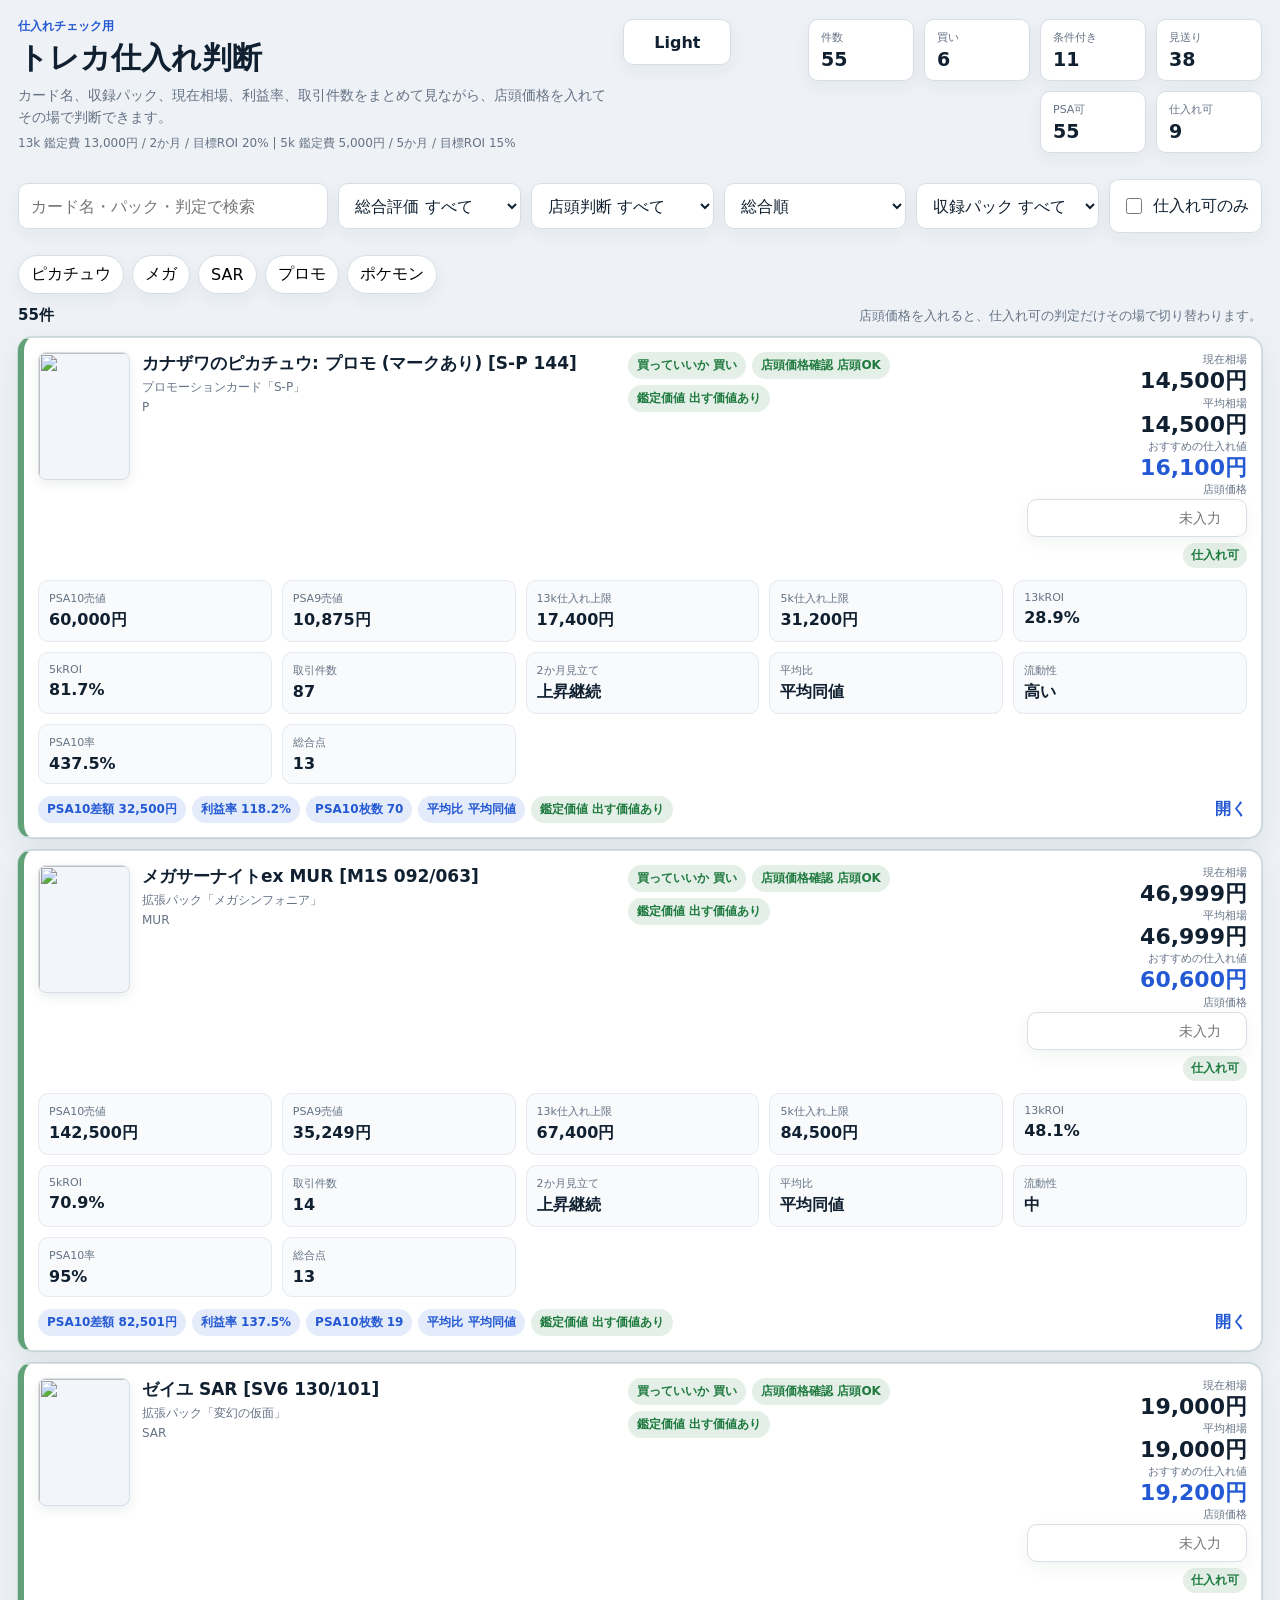
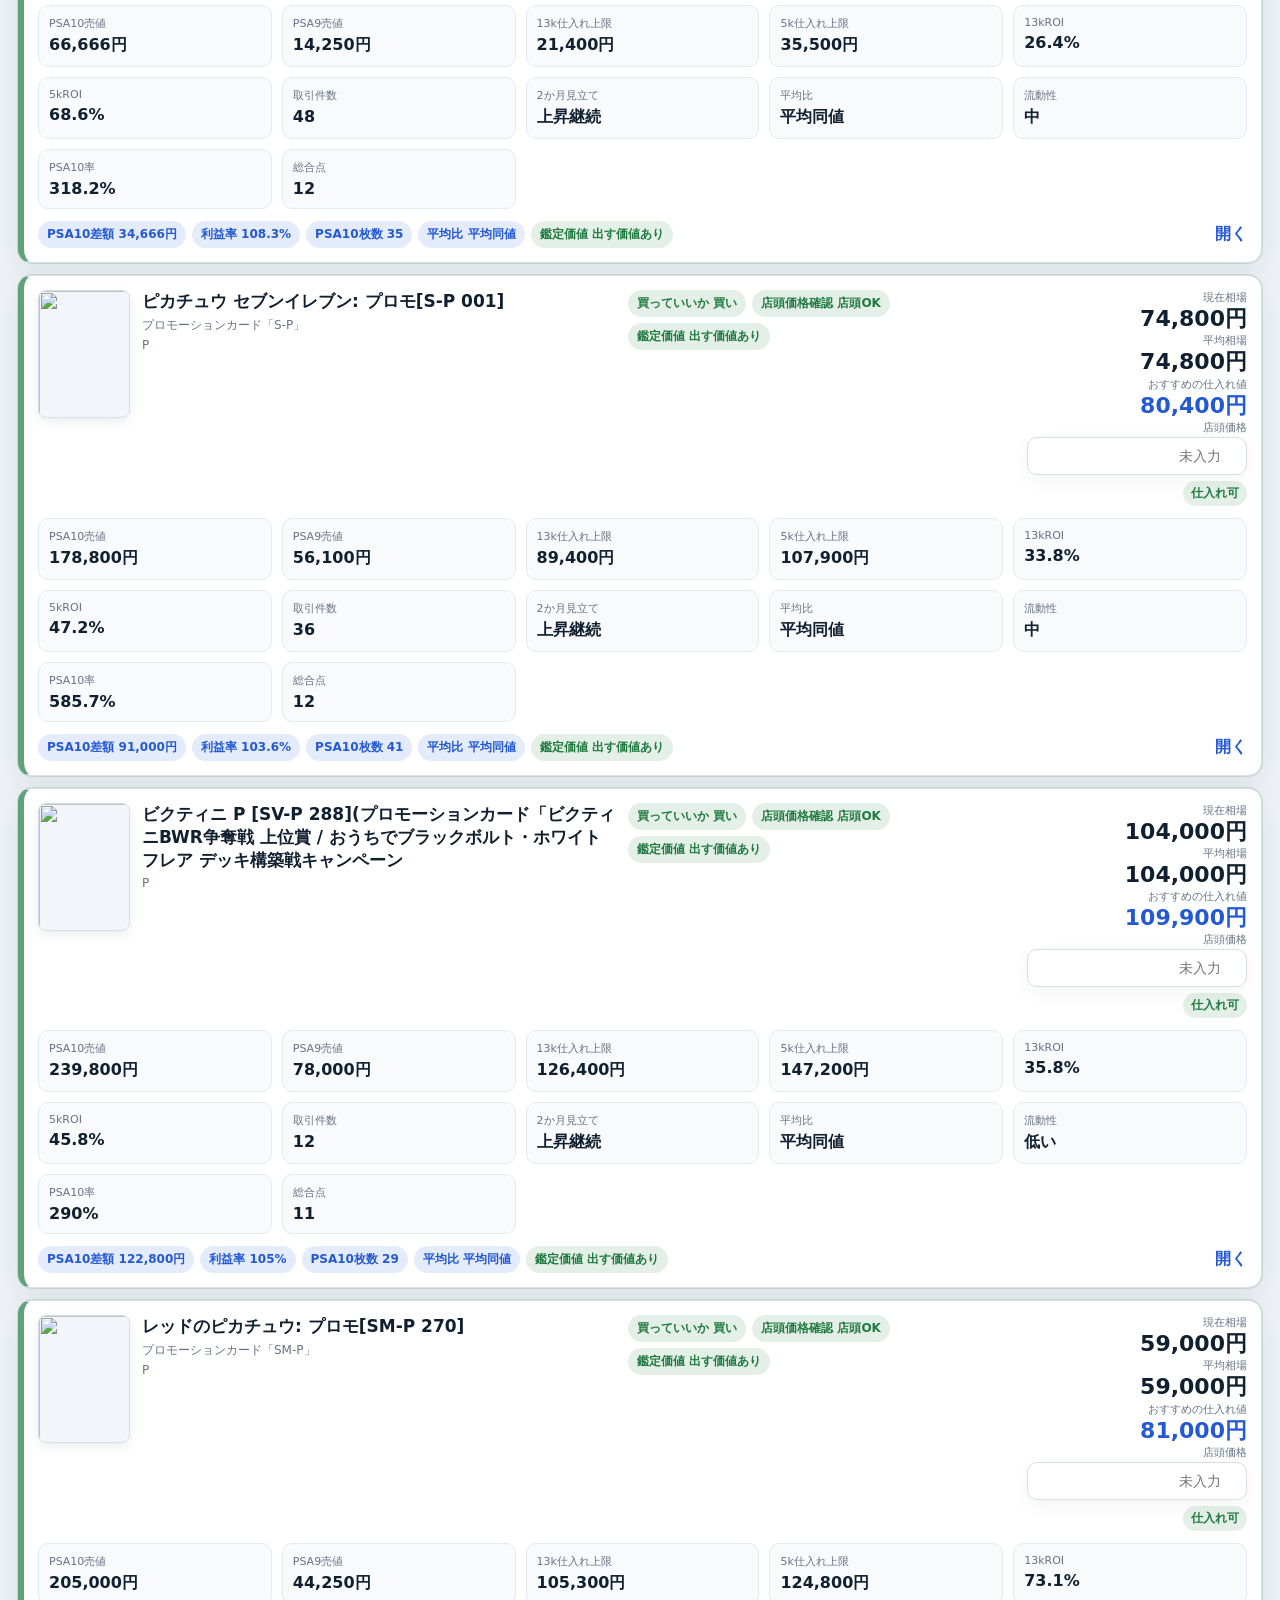
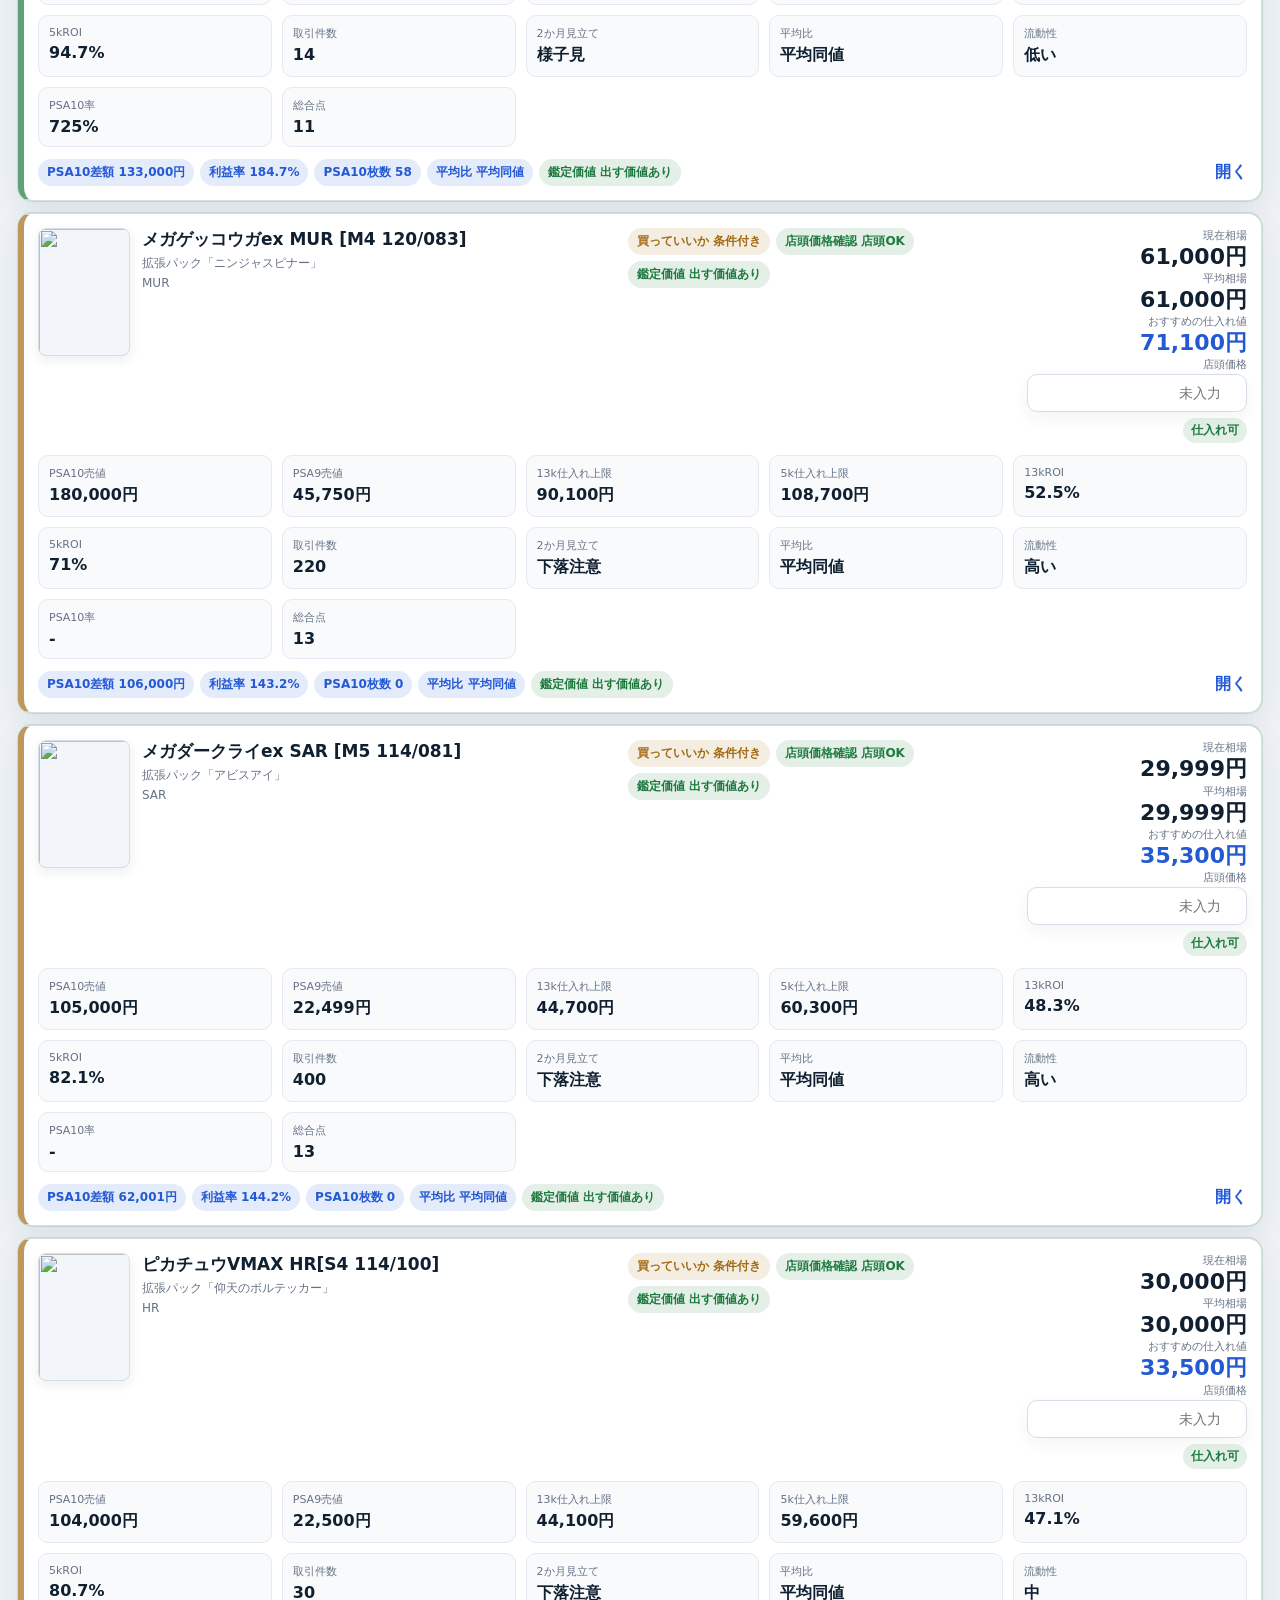
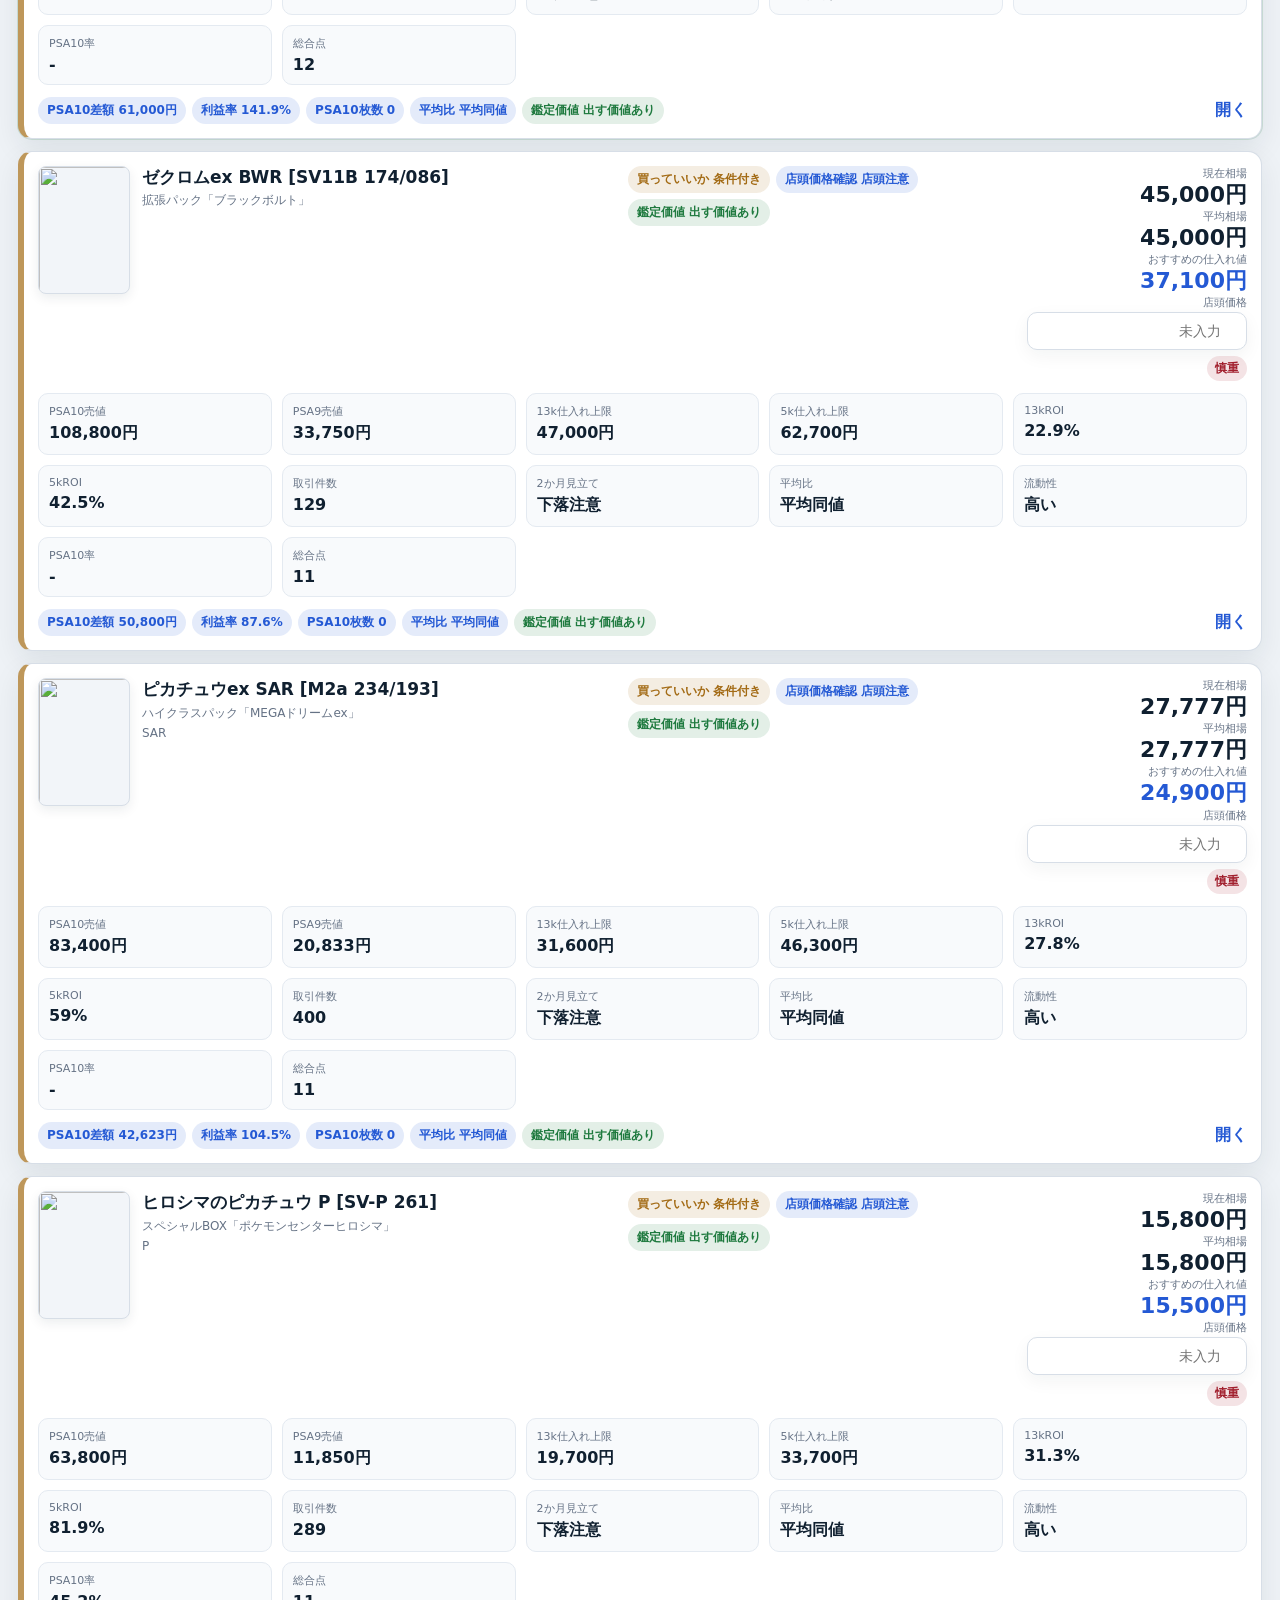
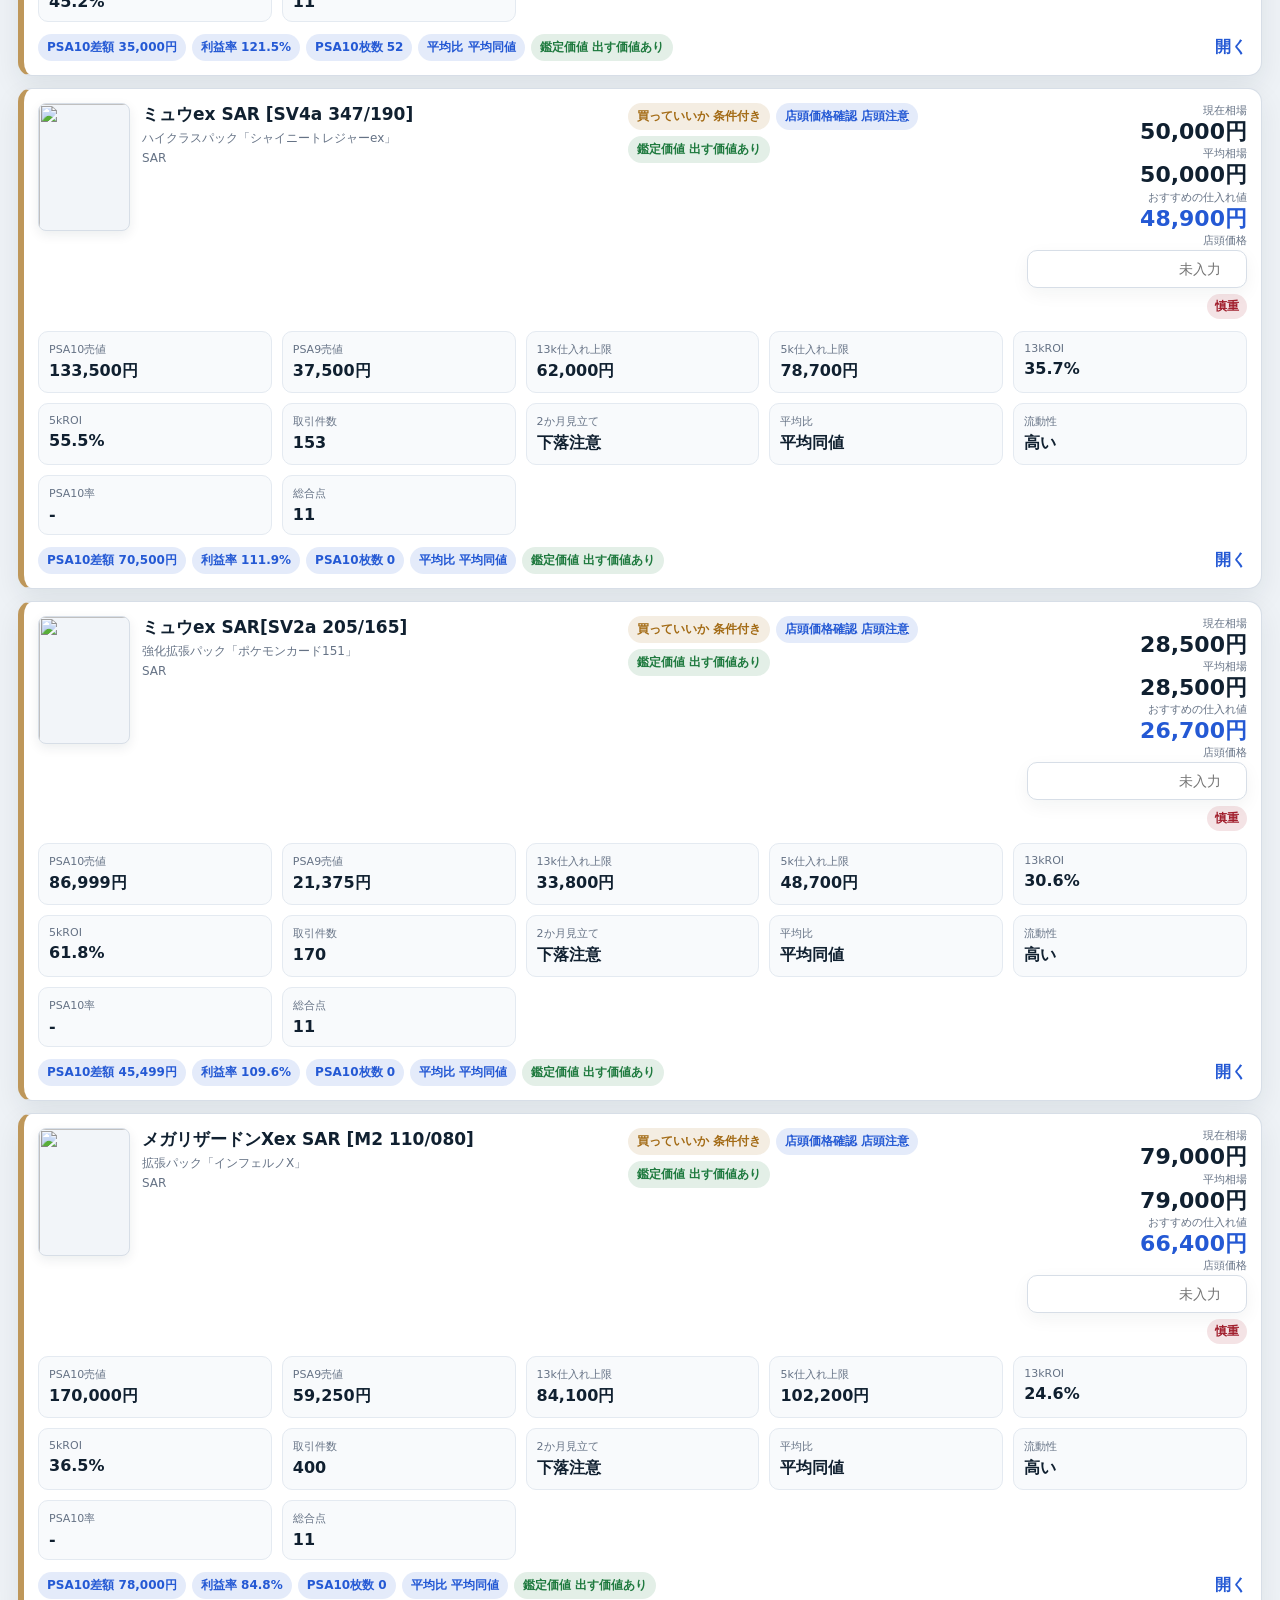
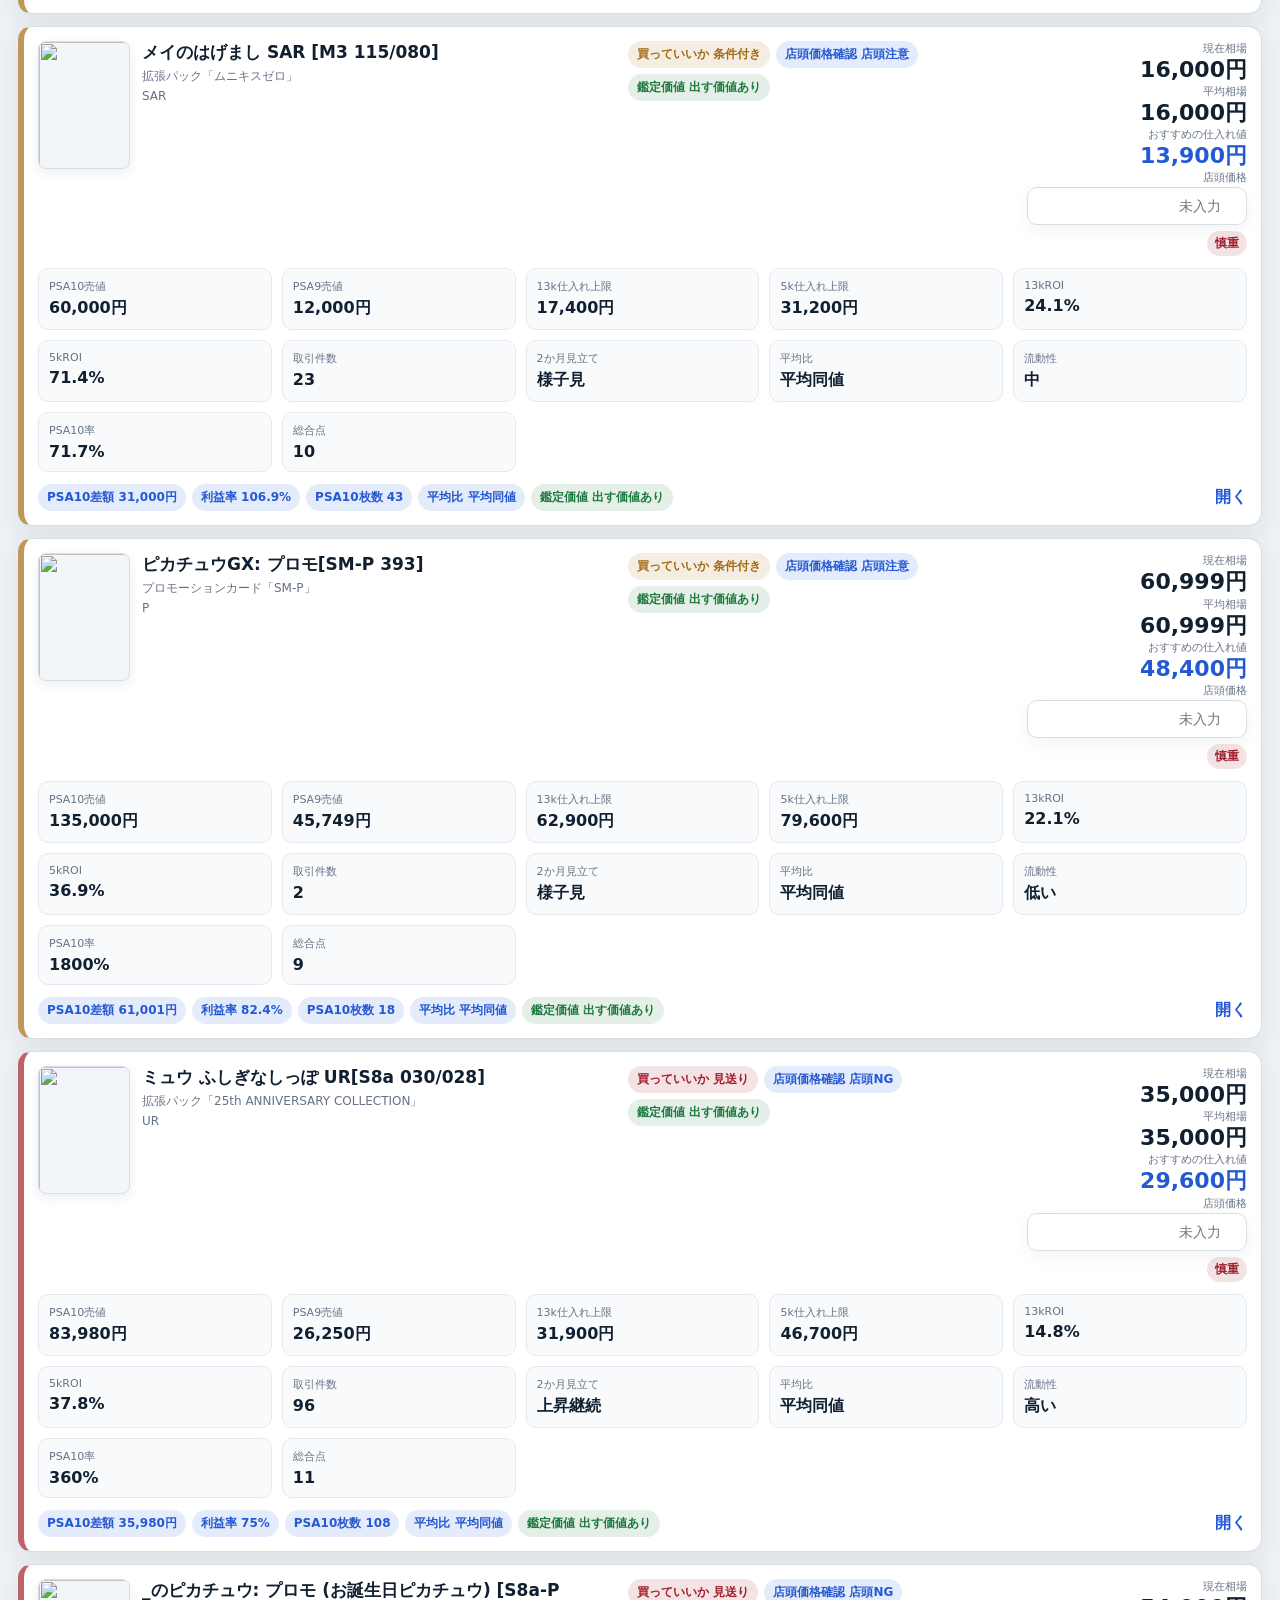
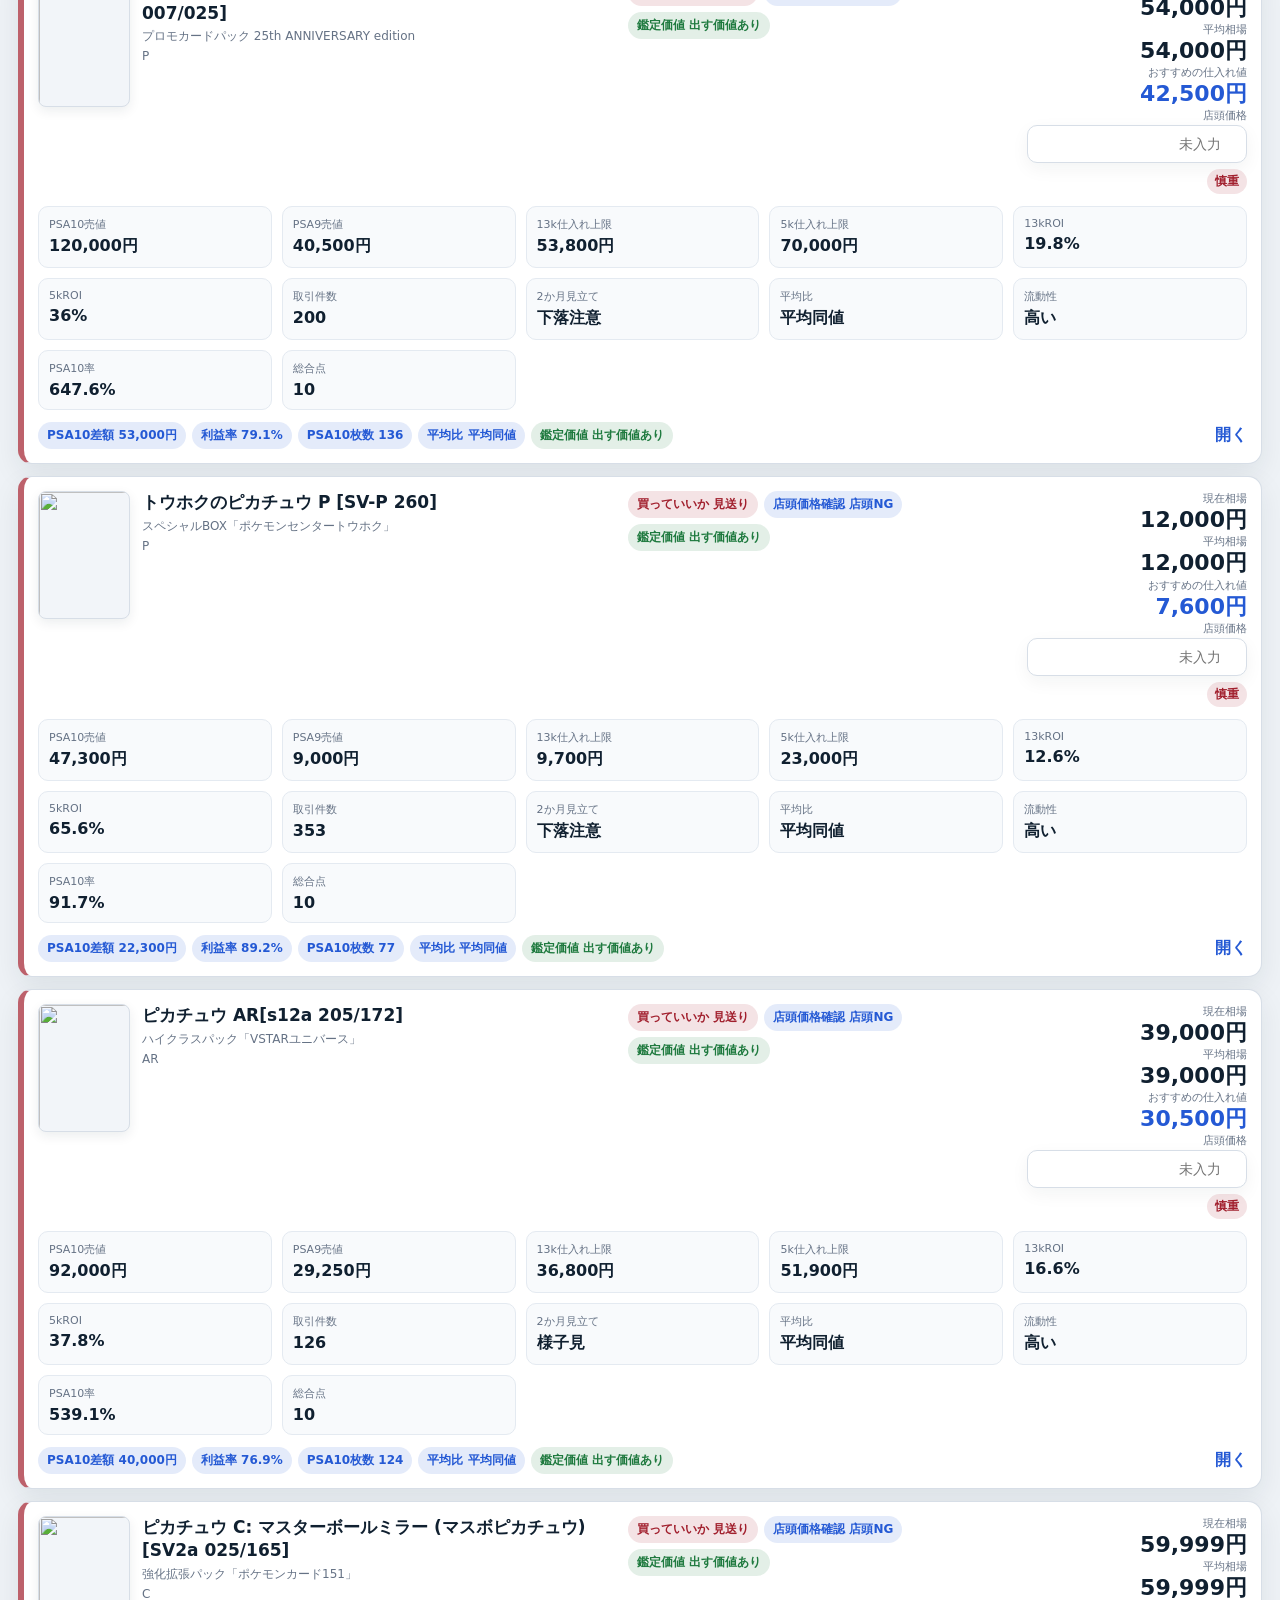
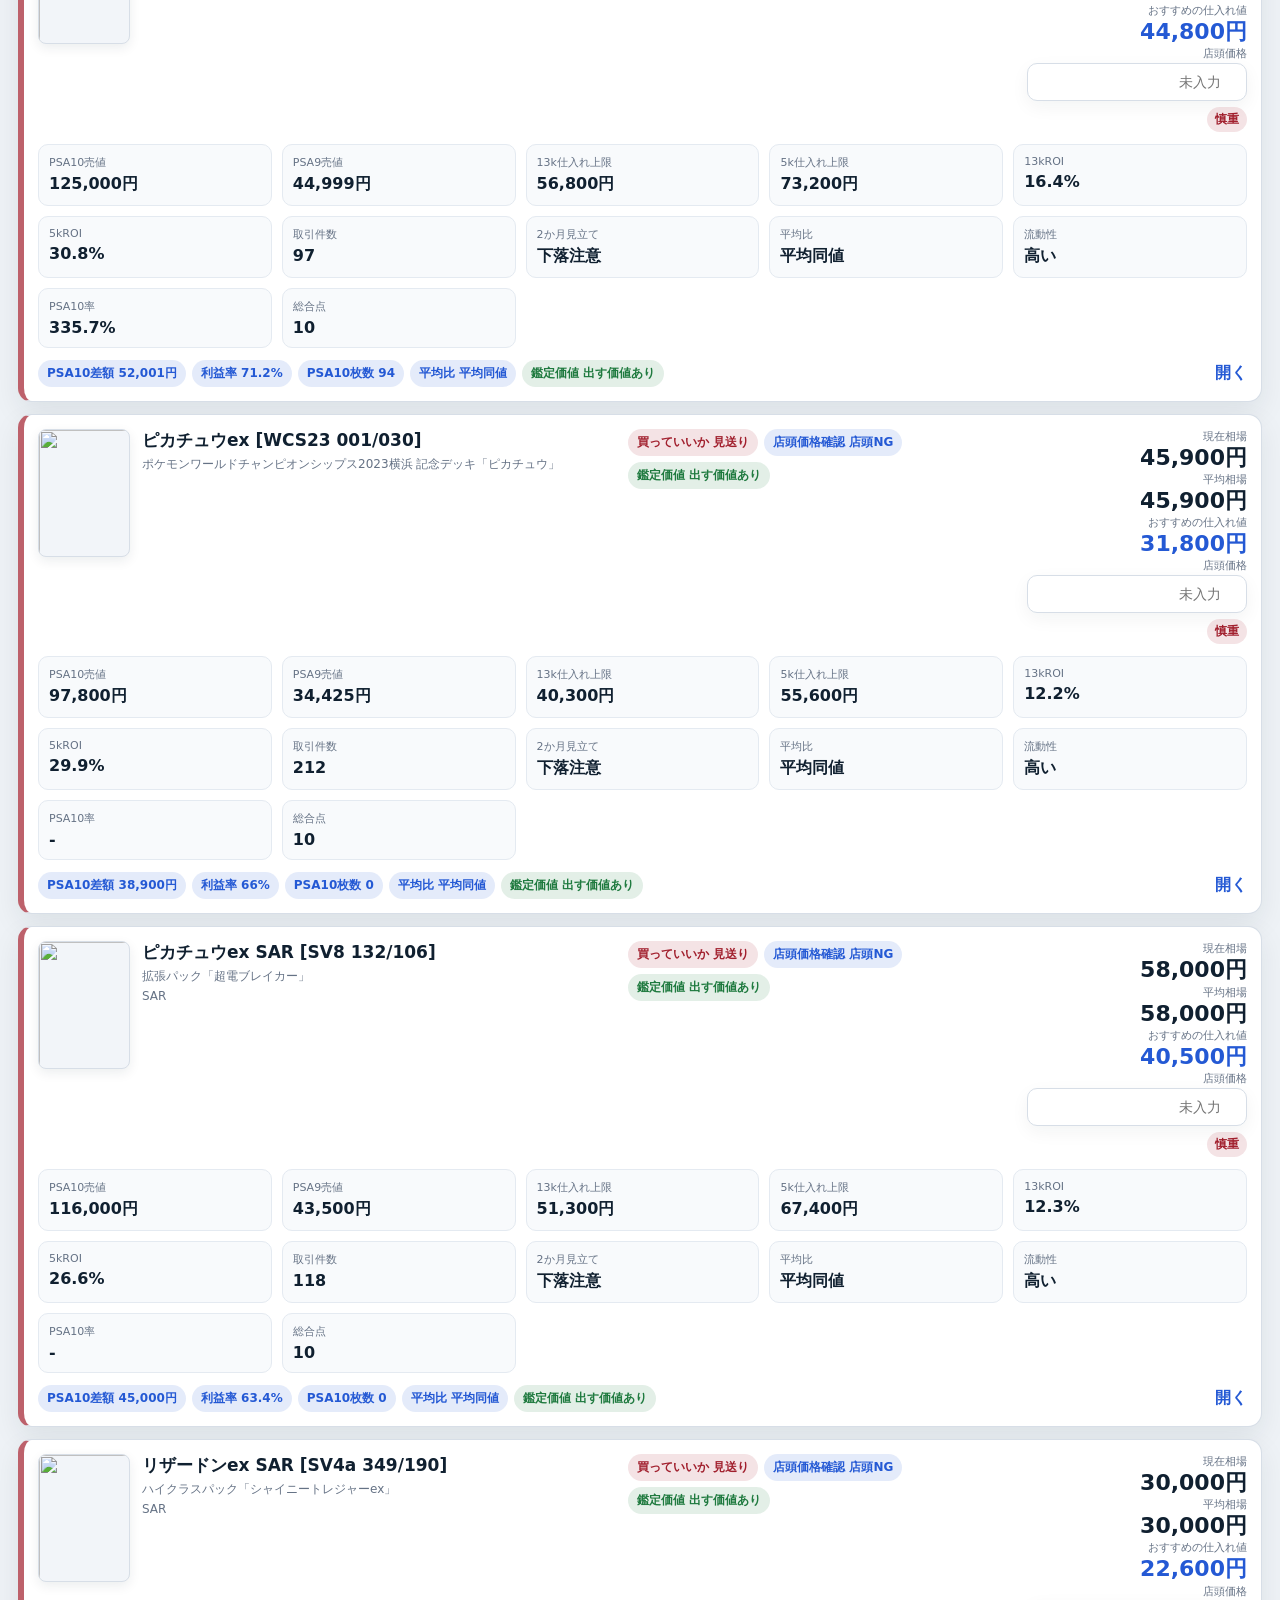
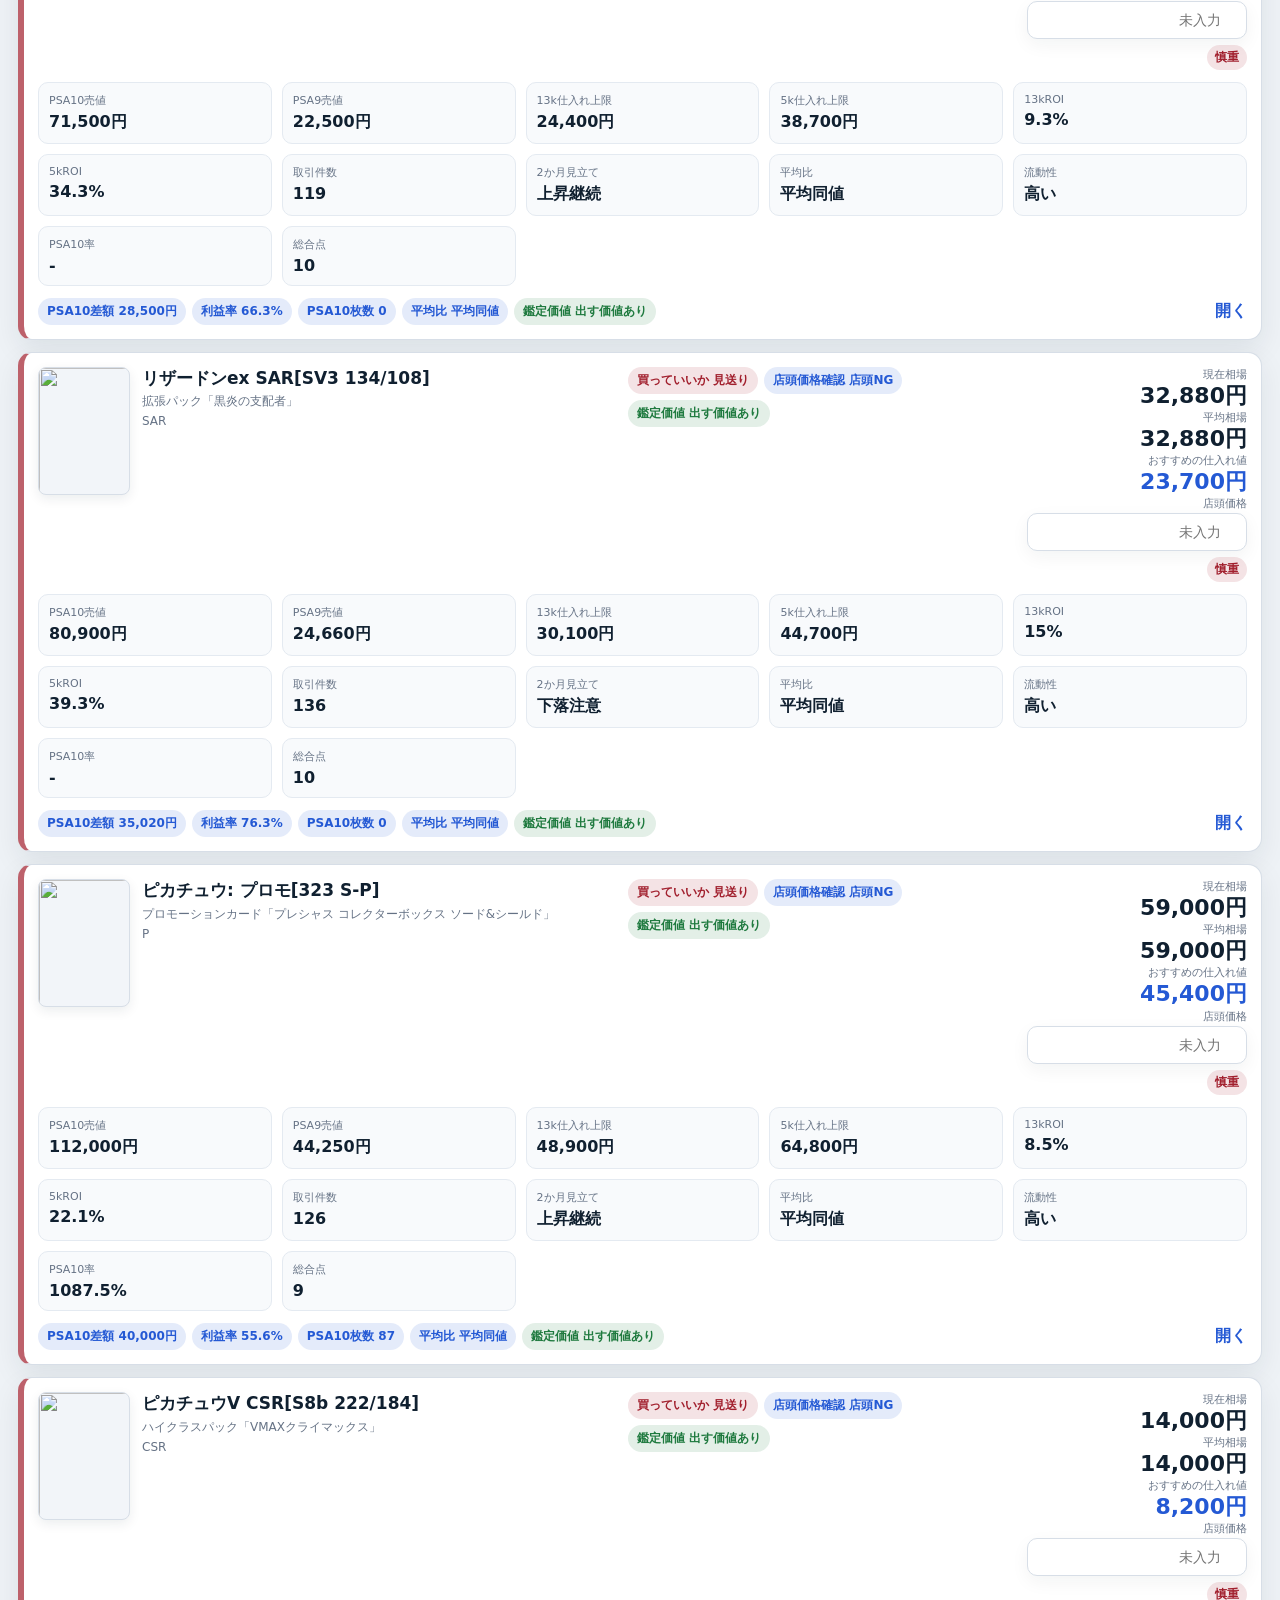
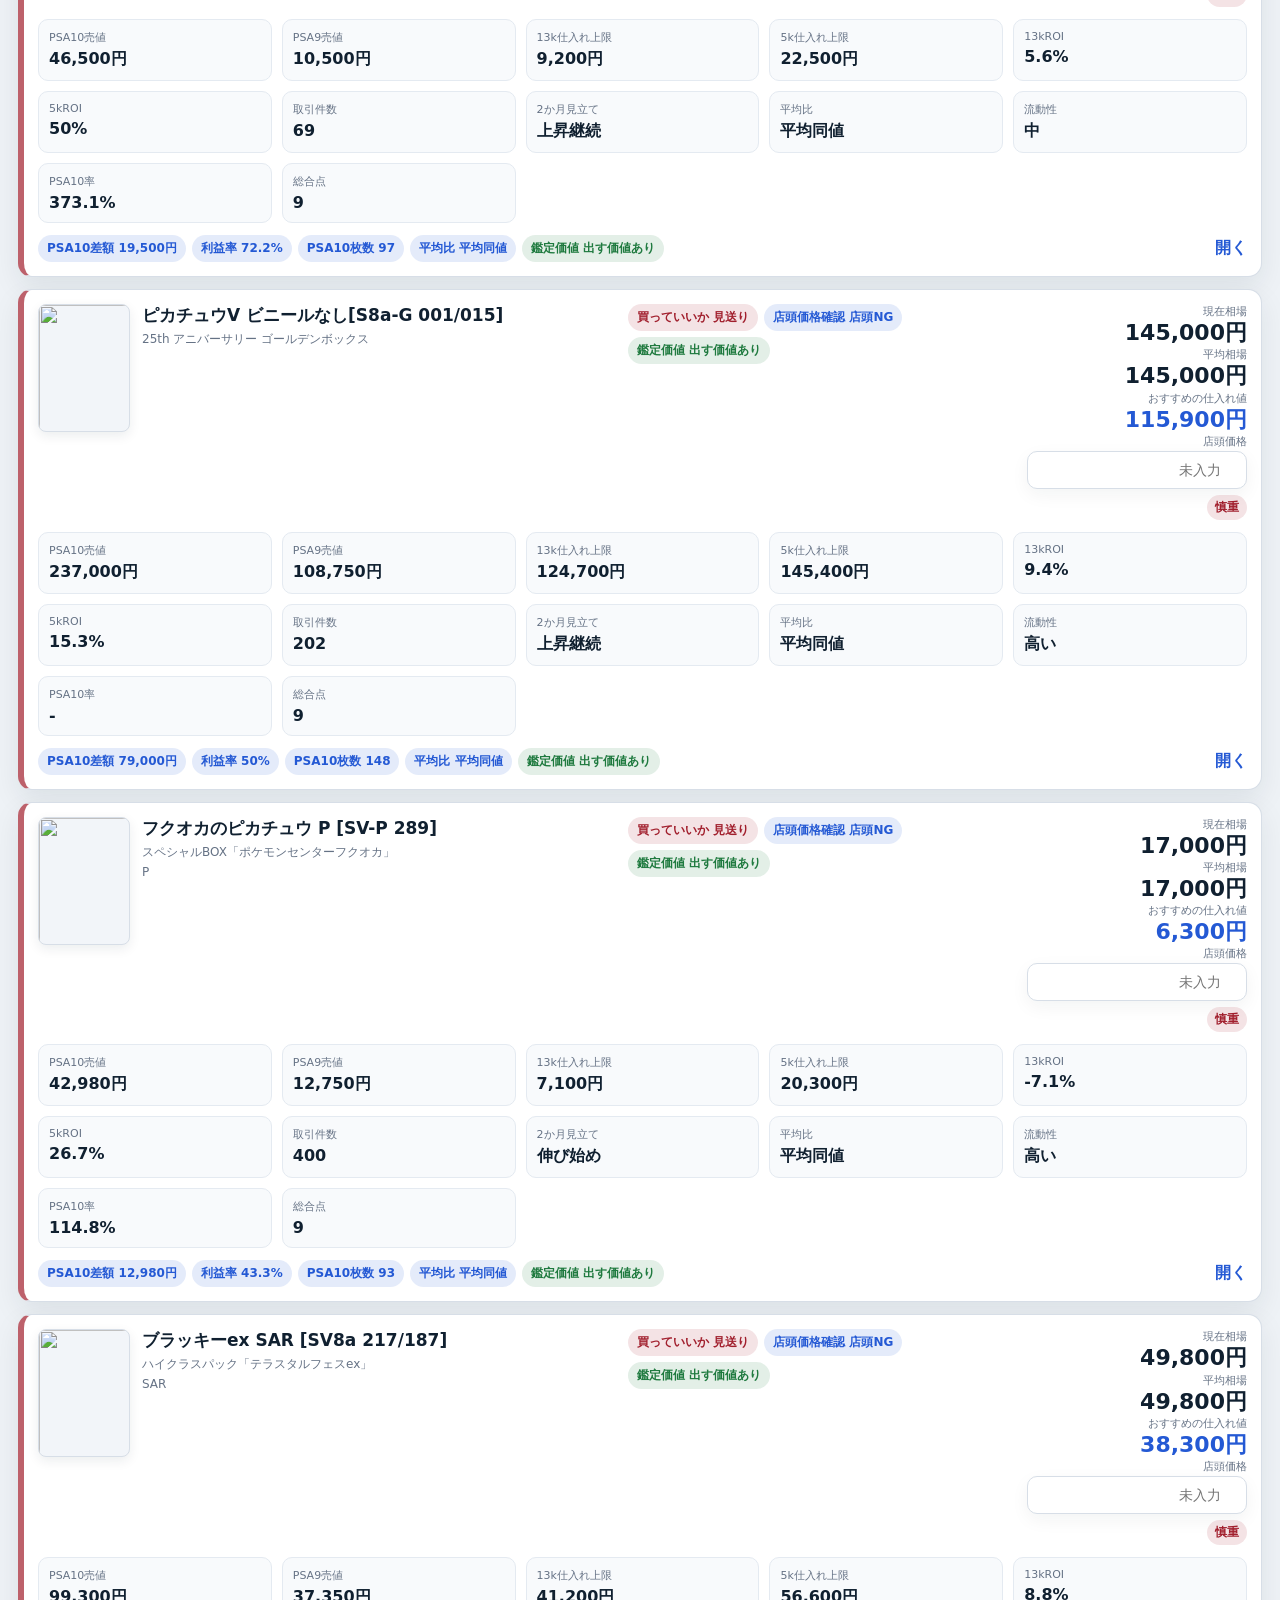
==== commit 6303971a: "Add files via upload" ====
--- a/site/index.html
+++ b/site/index.html
@@ -5,7 +5,7 @@
   <meta name="viewport" content="width=device-width, initial-scale=1" />
   <title>トレカ仕入れ判断</title>
   <meta name="theme-color" content="#eef2f6" />
-  <link rel="manifest" href="./manifest.json?v=20260711" />
+  <link rel="manifest" href="./manifest.json?v=20260711-2" />
   <script>
     (function () {
       try {
@@ -18,7 +18,7 @@
       } catch (e) {}
     })();
   </script>
-  <link rel="stylesheet" href="./styles.css?v=20260711" />
+  <link rel="stylesheet" href="./styles.css?v=20260711-2" />
 </head>
 <body>
   <main class="app">
@@ -81,7 +81,7 @@
     </section>
   </main>
 
-  <script src="./data.js?v=20260711"></script>
-  <script src="./app.js?v=20260711"></script>
+  <script src="./data.js?v=20260711-2"></script>
+  <script src="./app.js?v=20260711-2"></script>
 </body>
 </html>
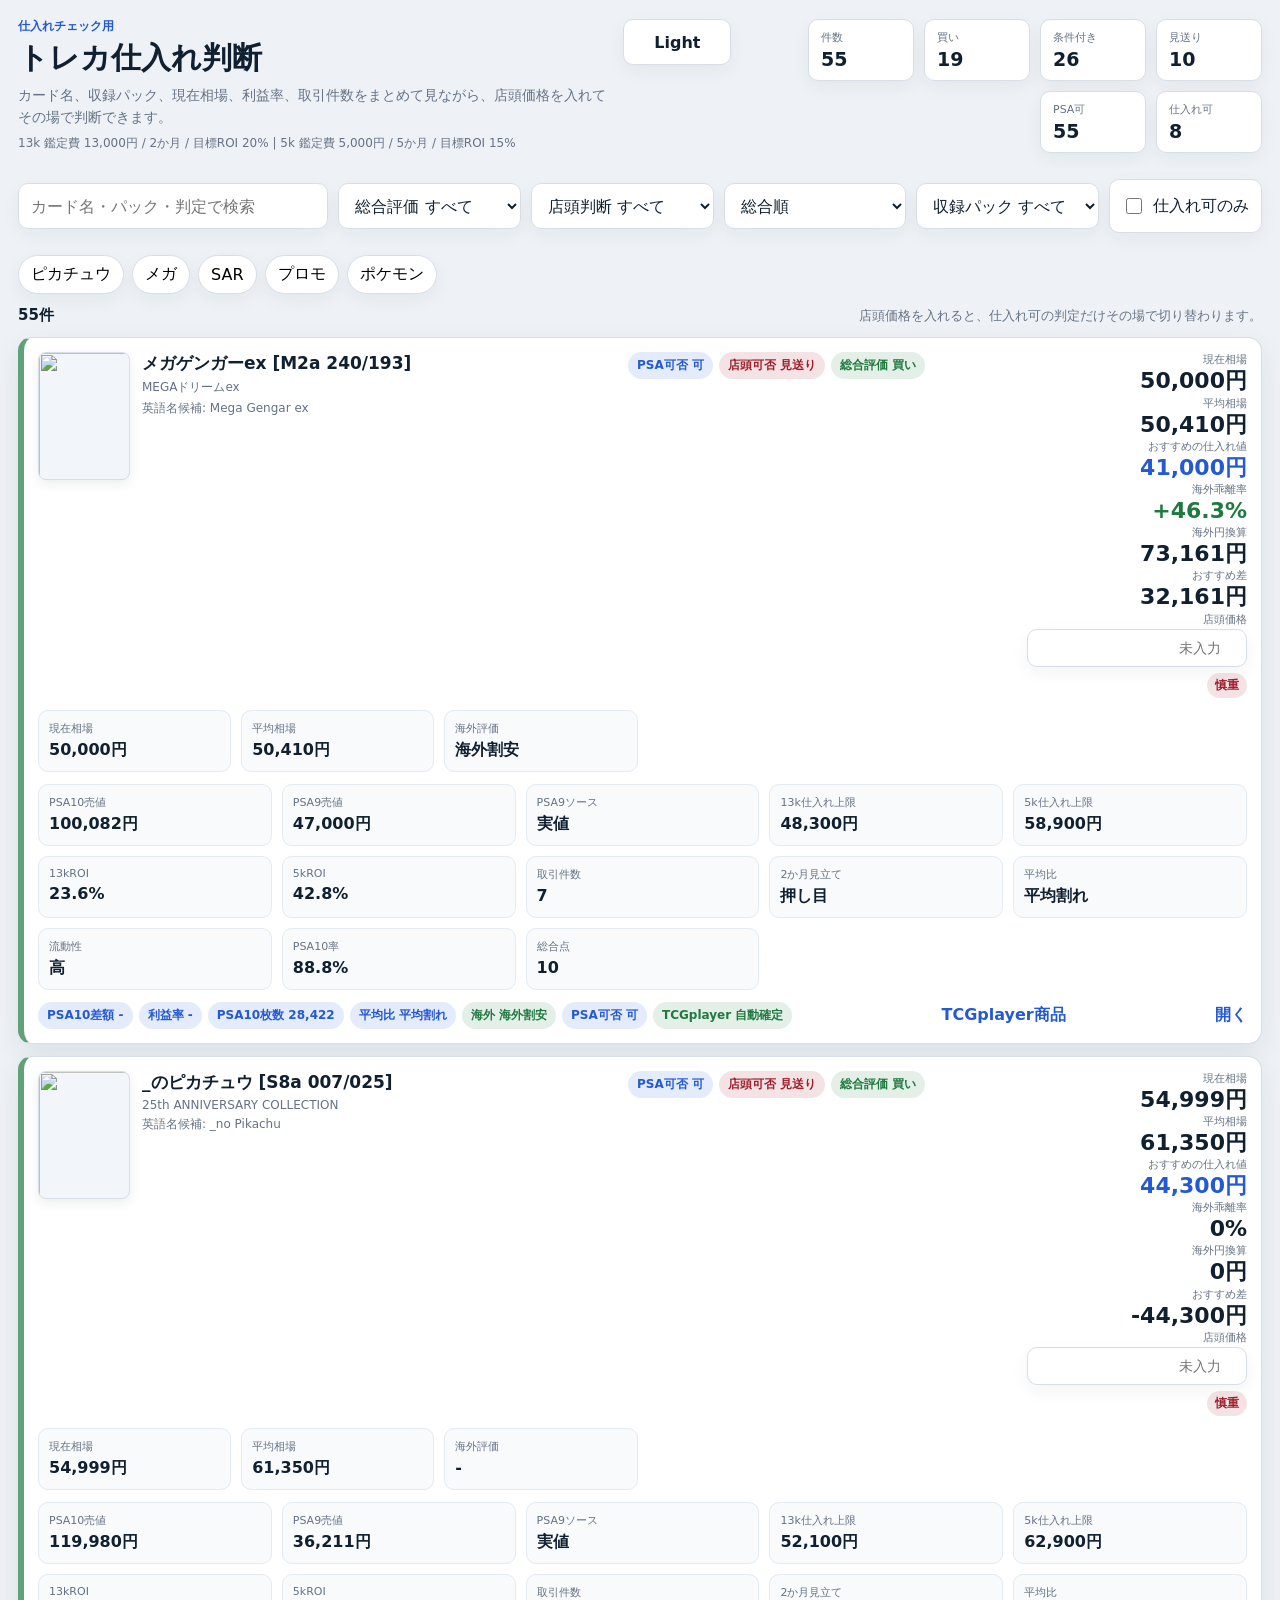
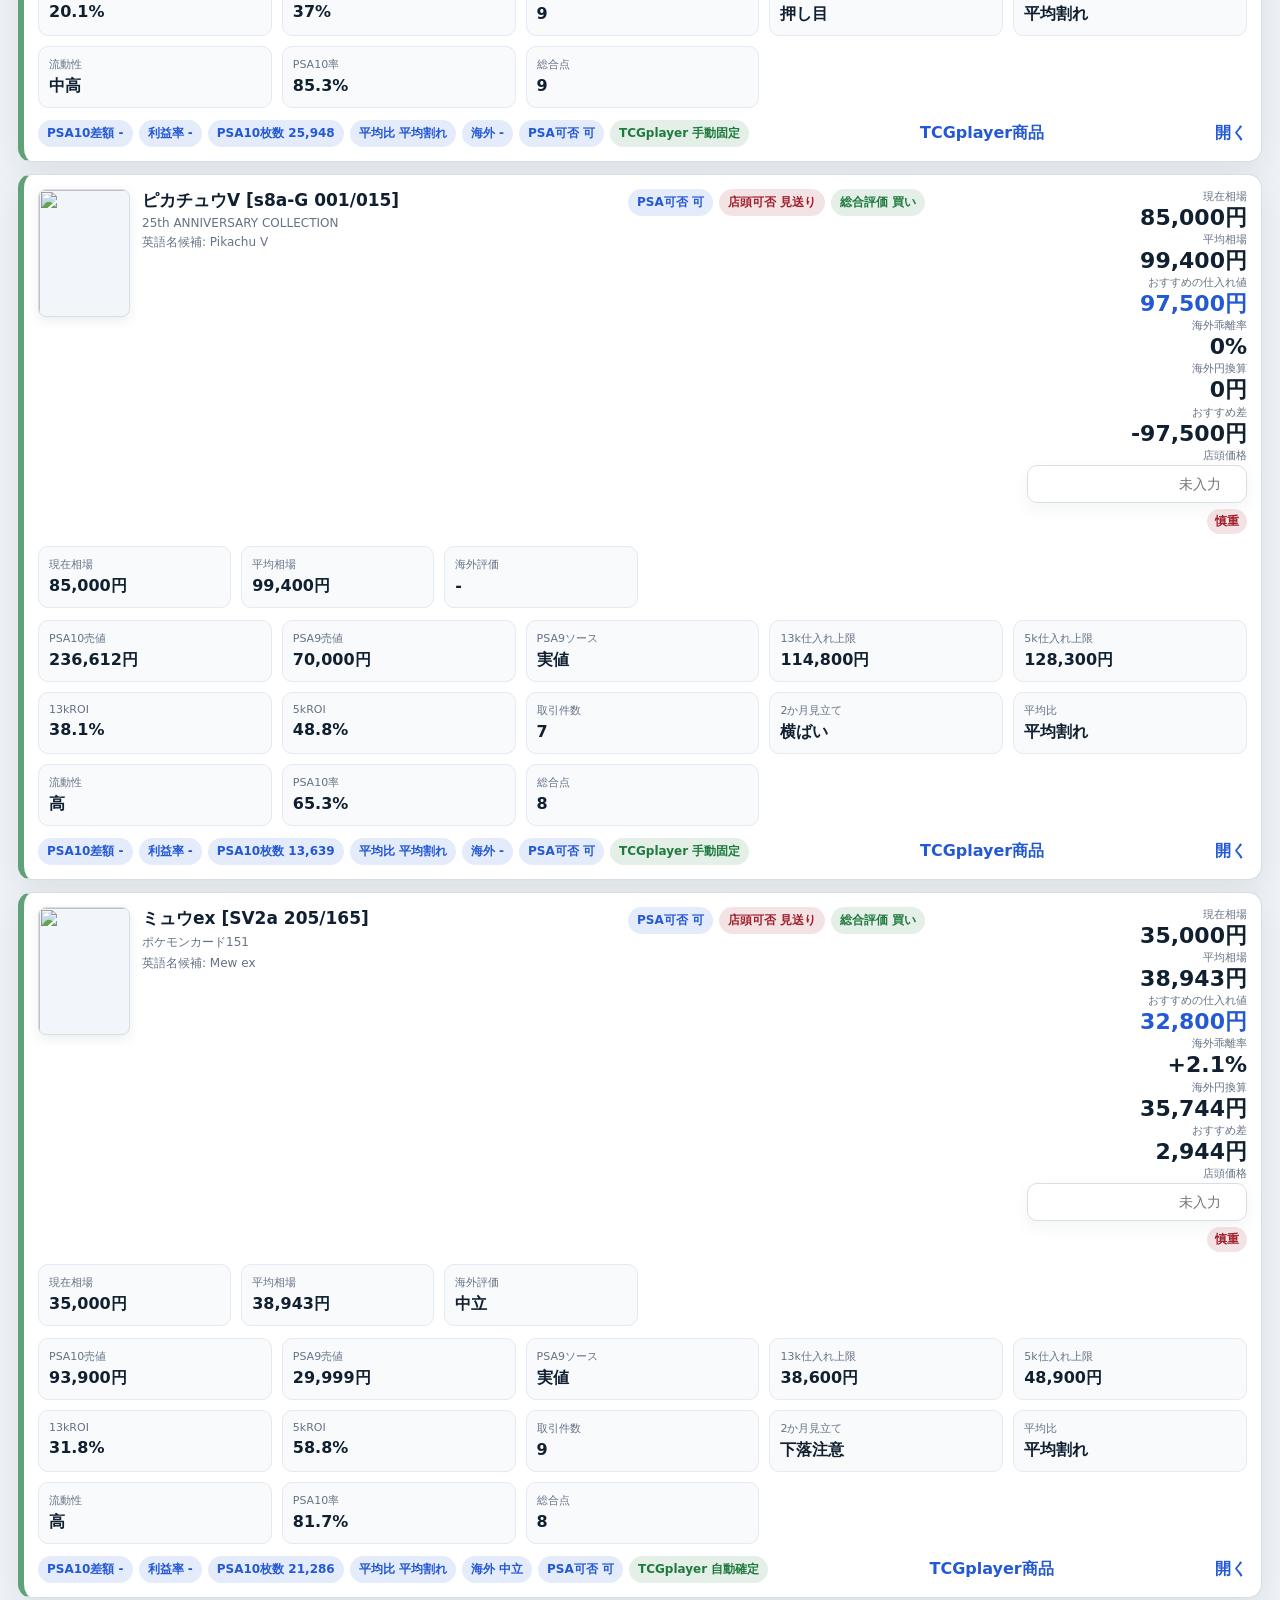
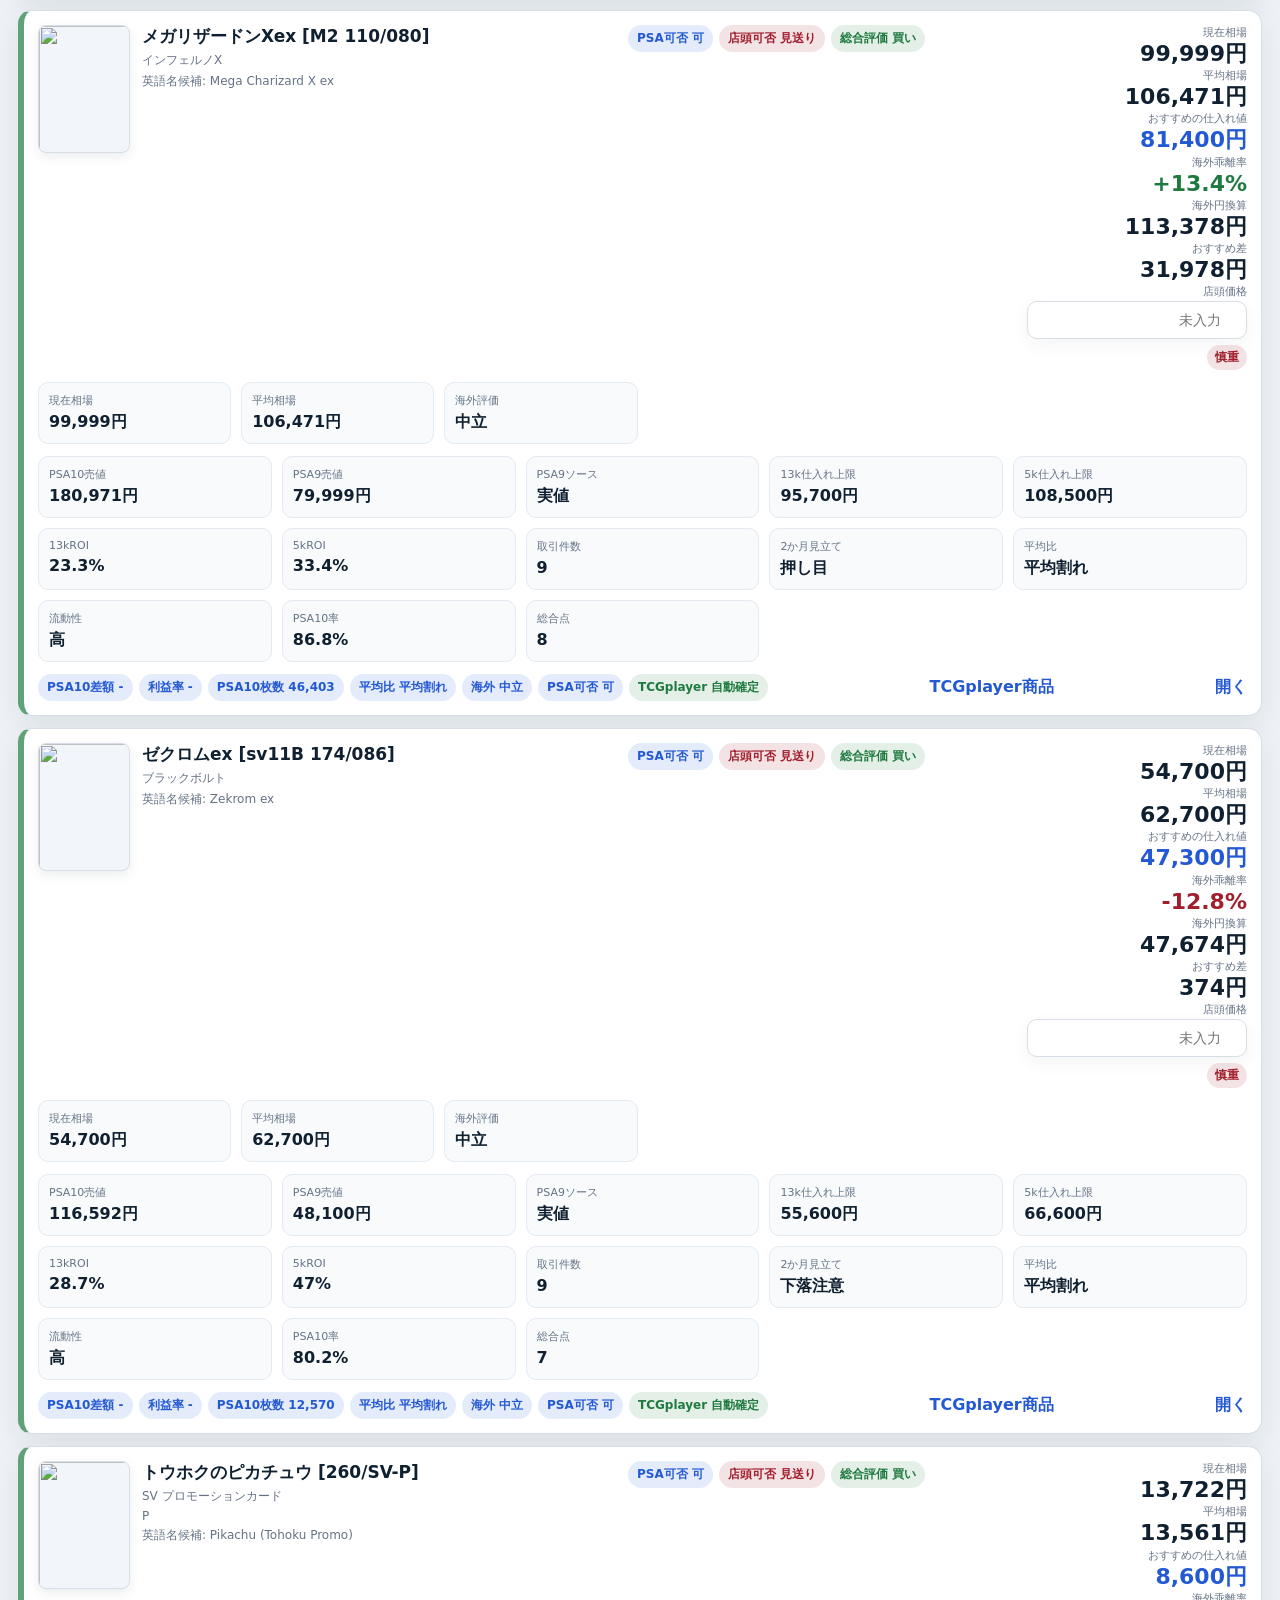
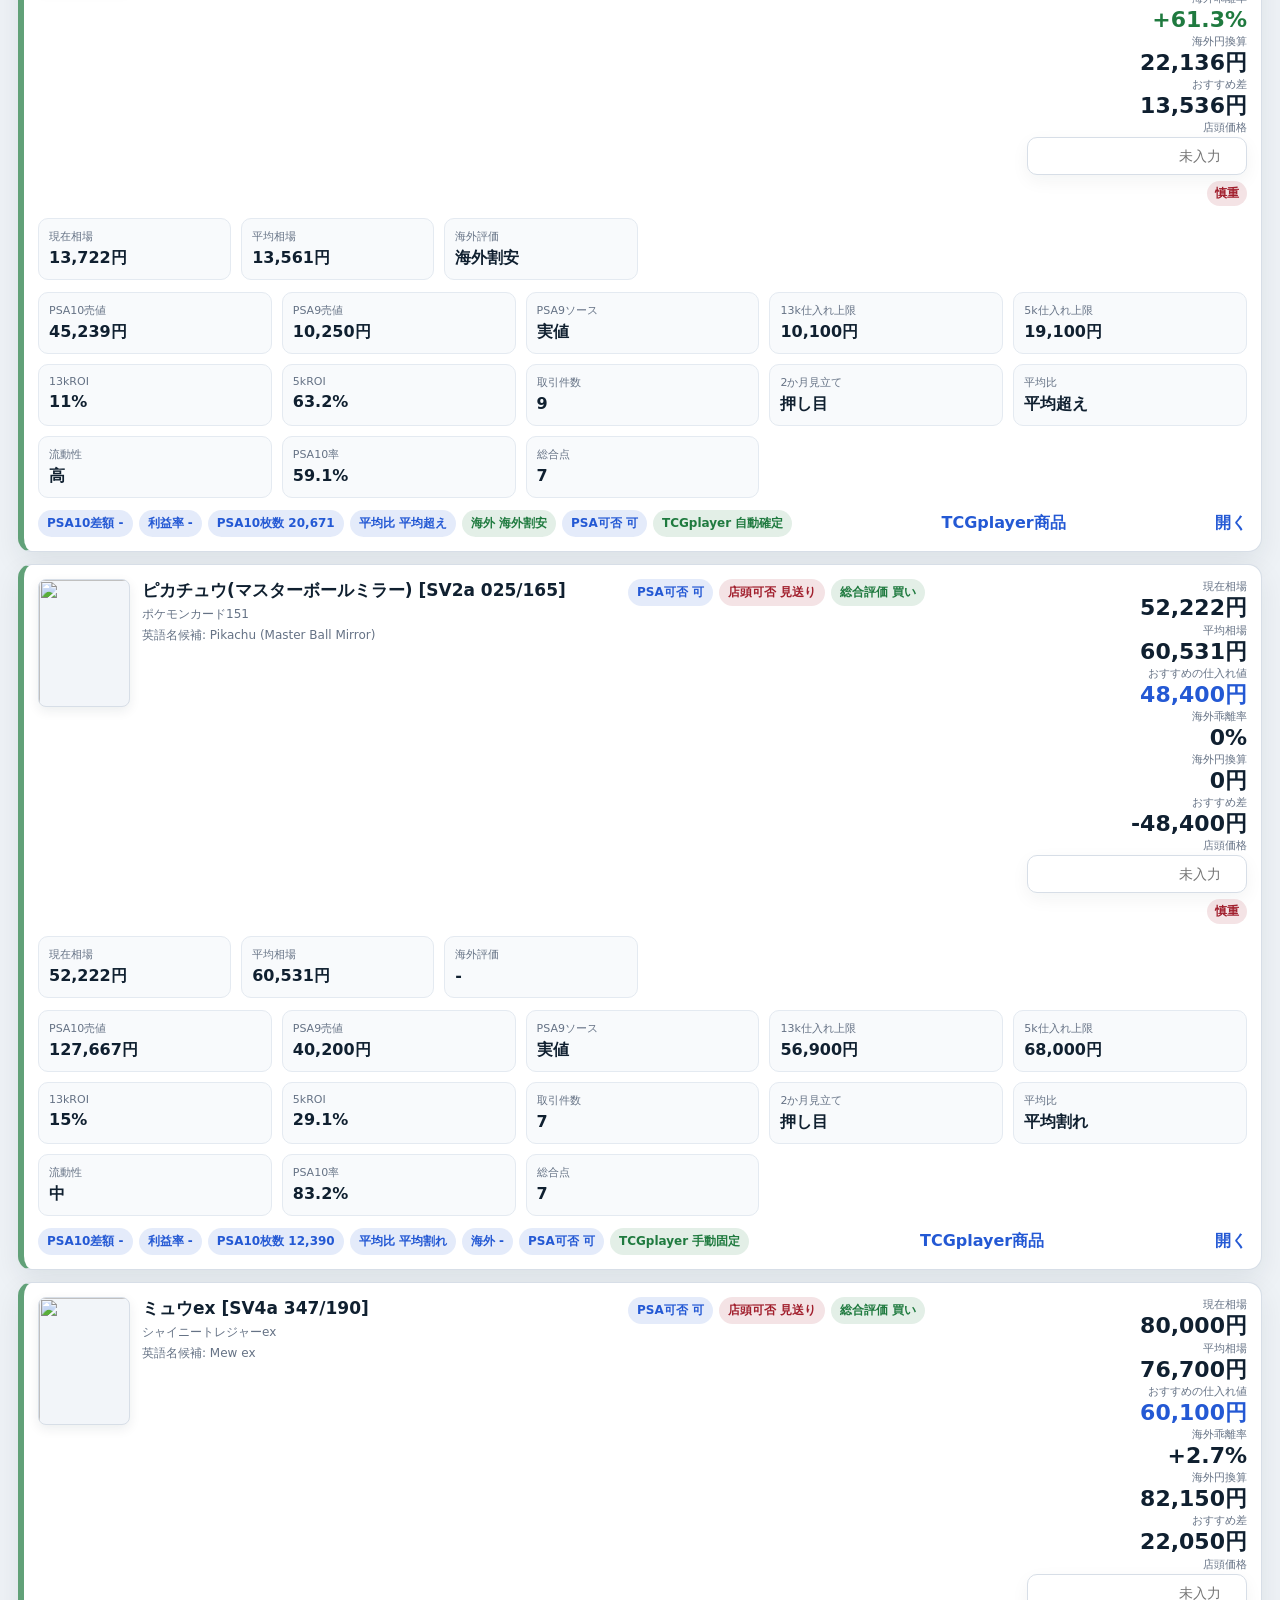
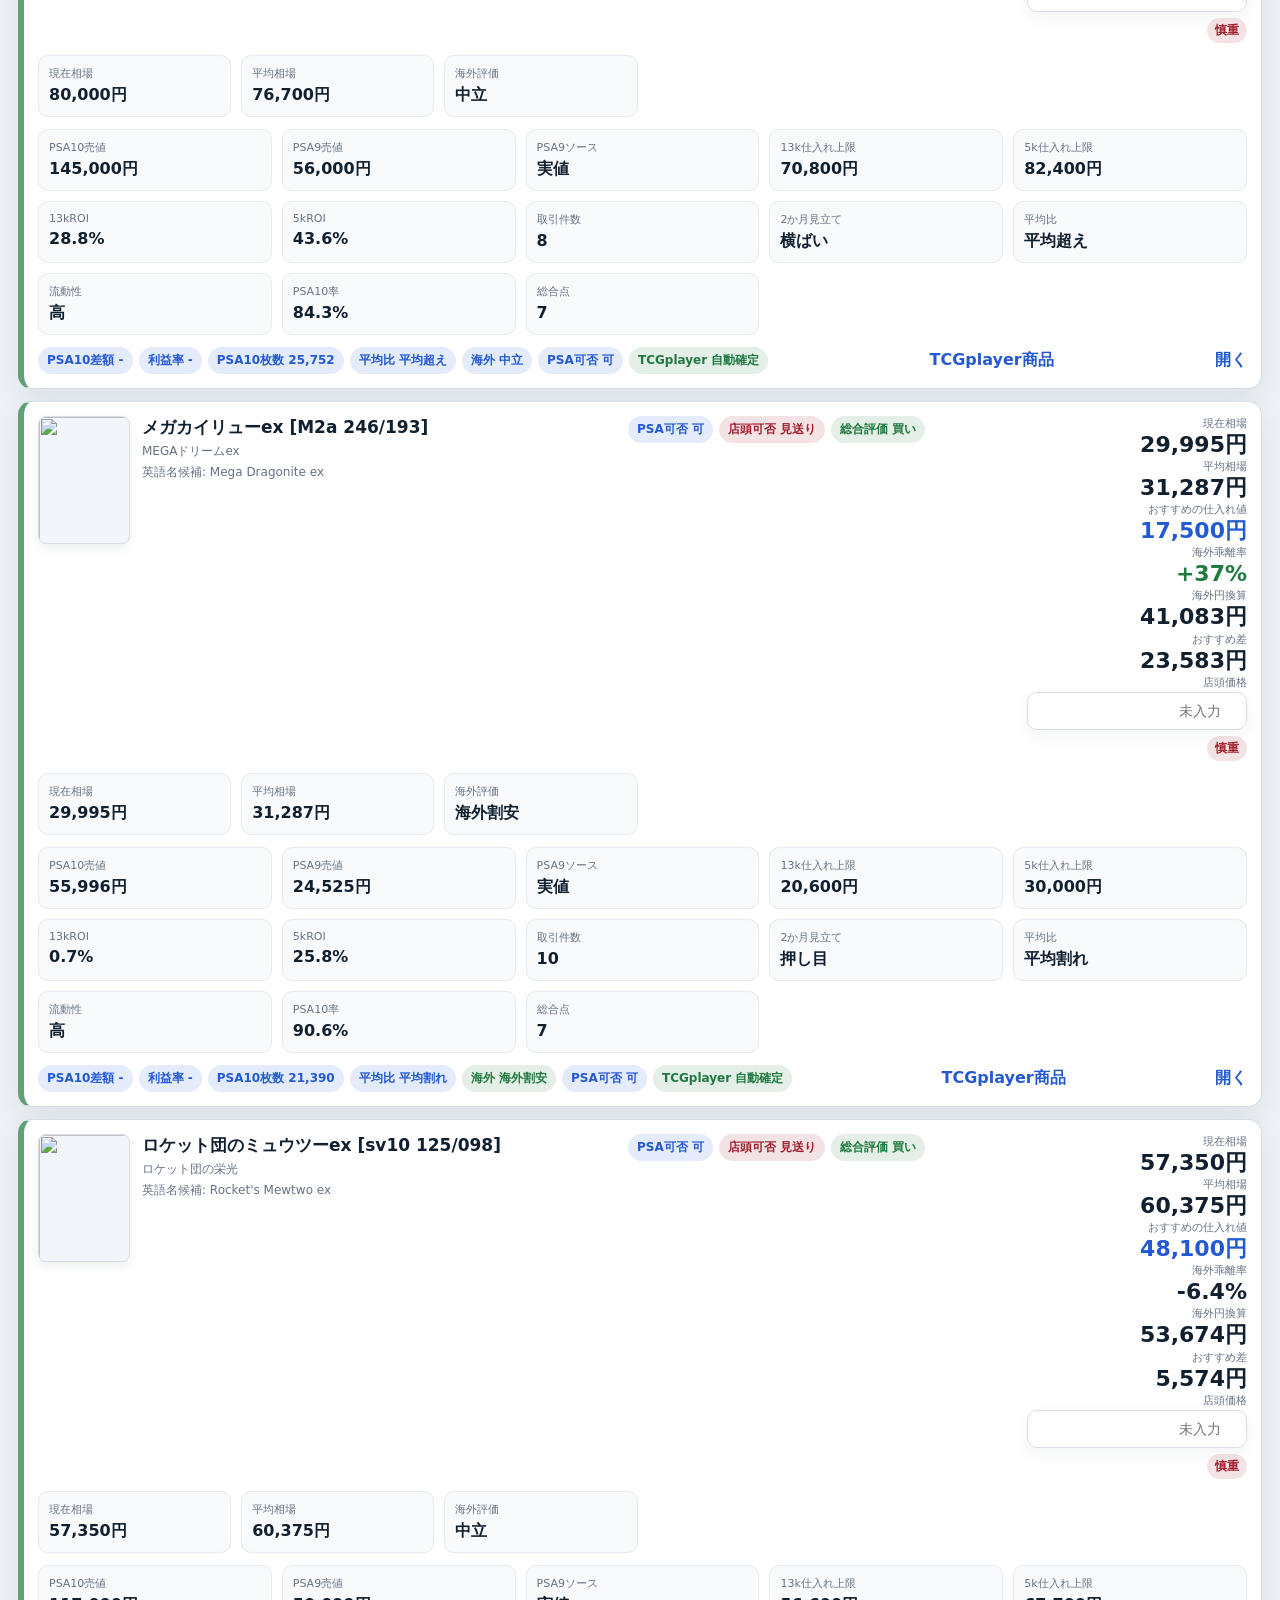
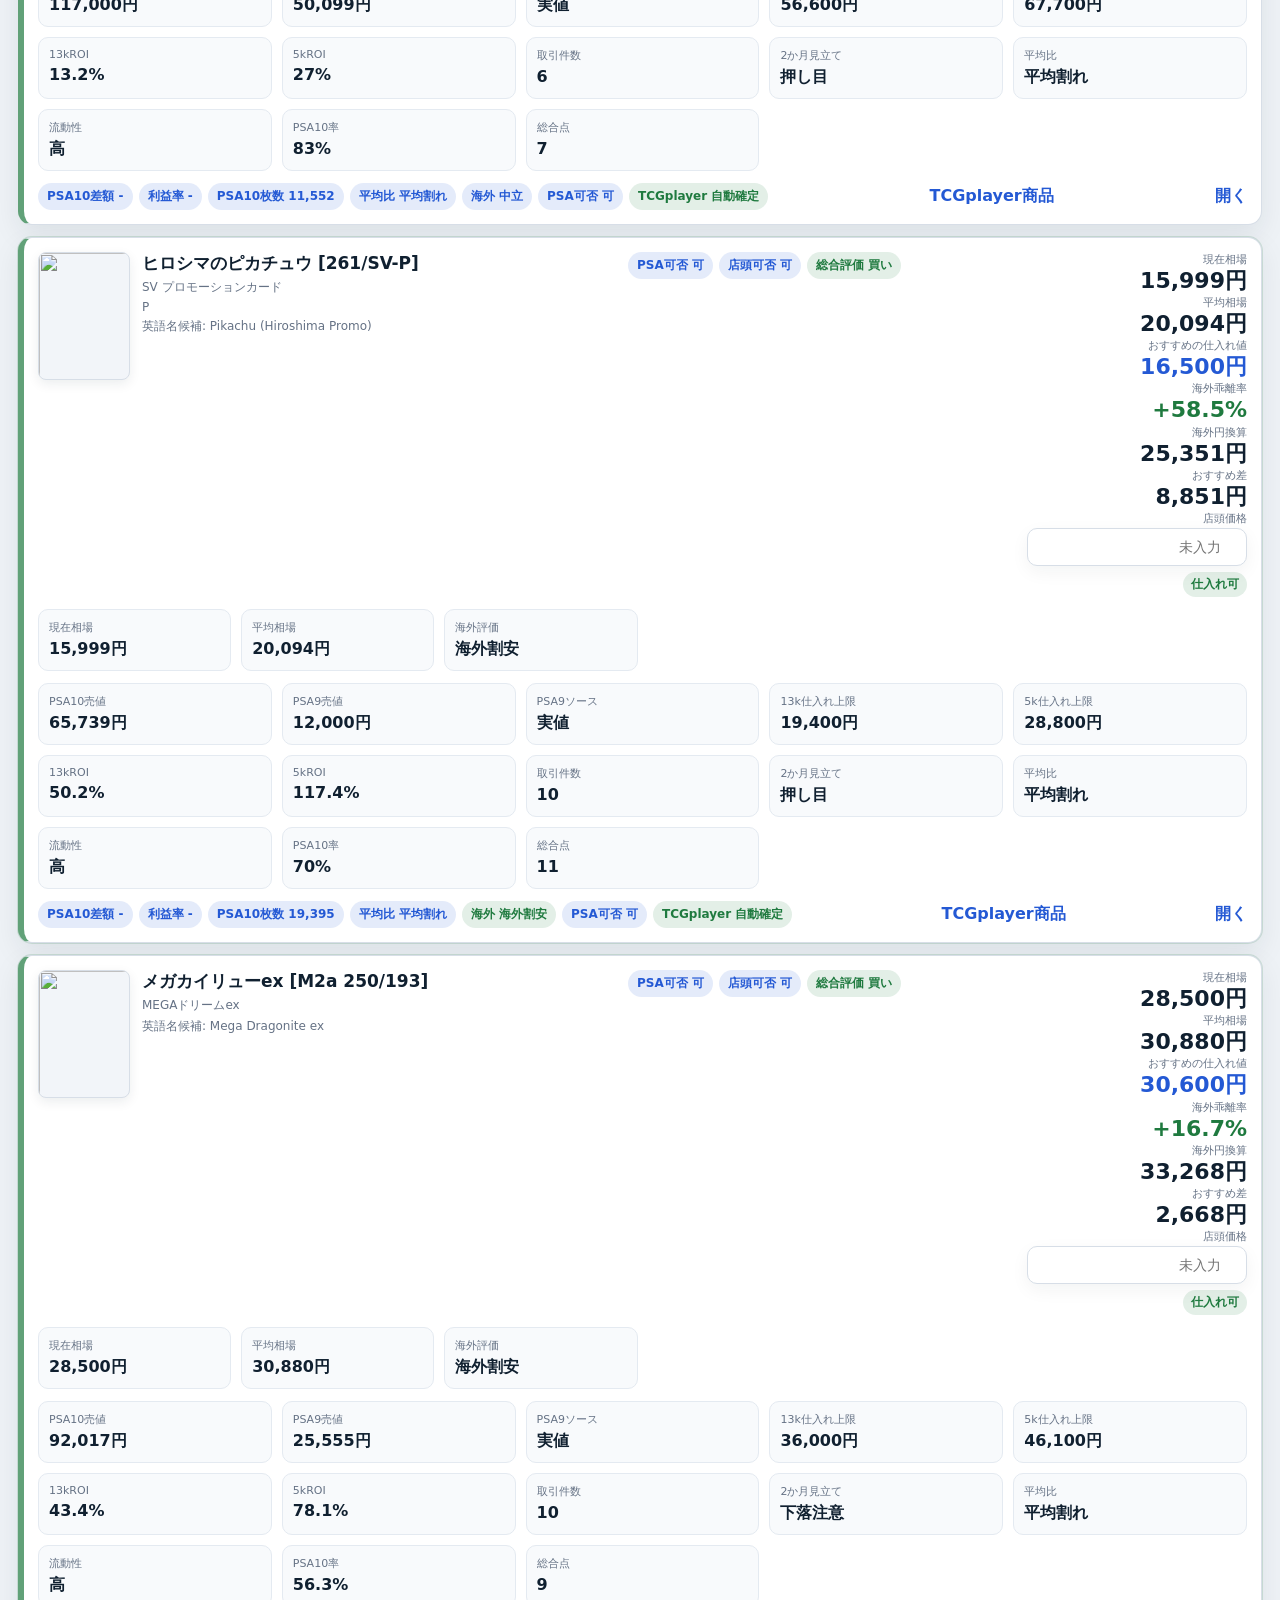
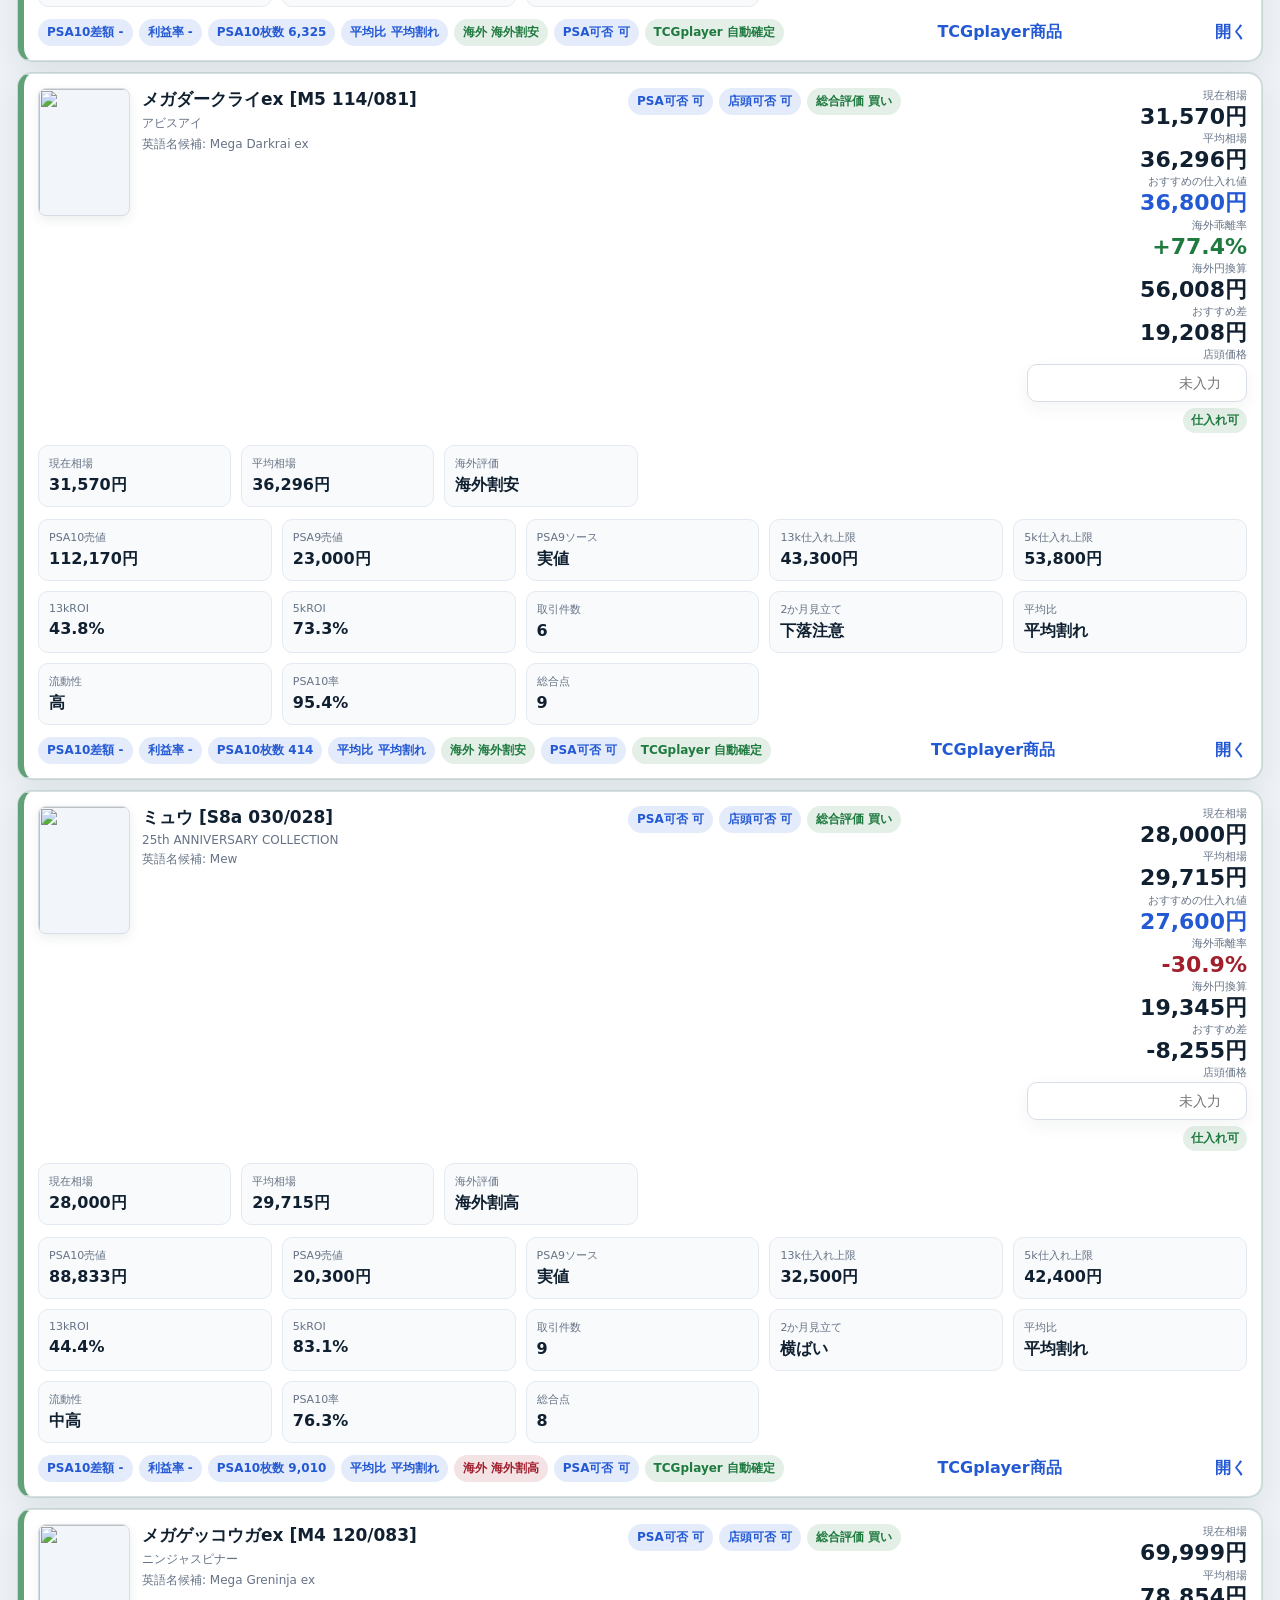
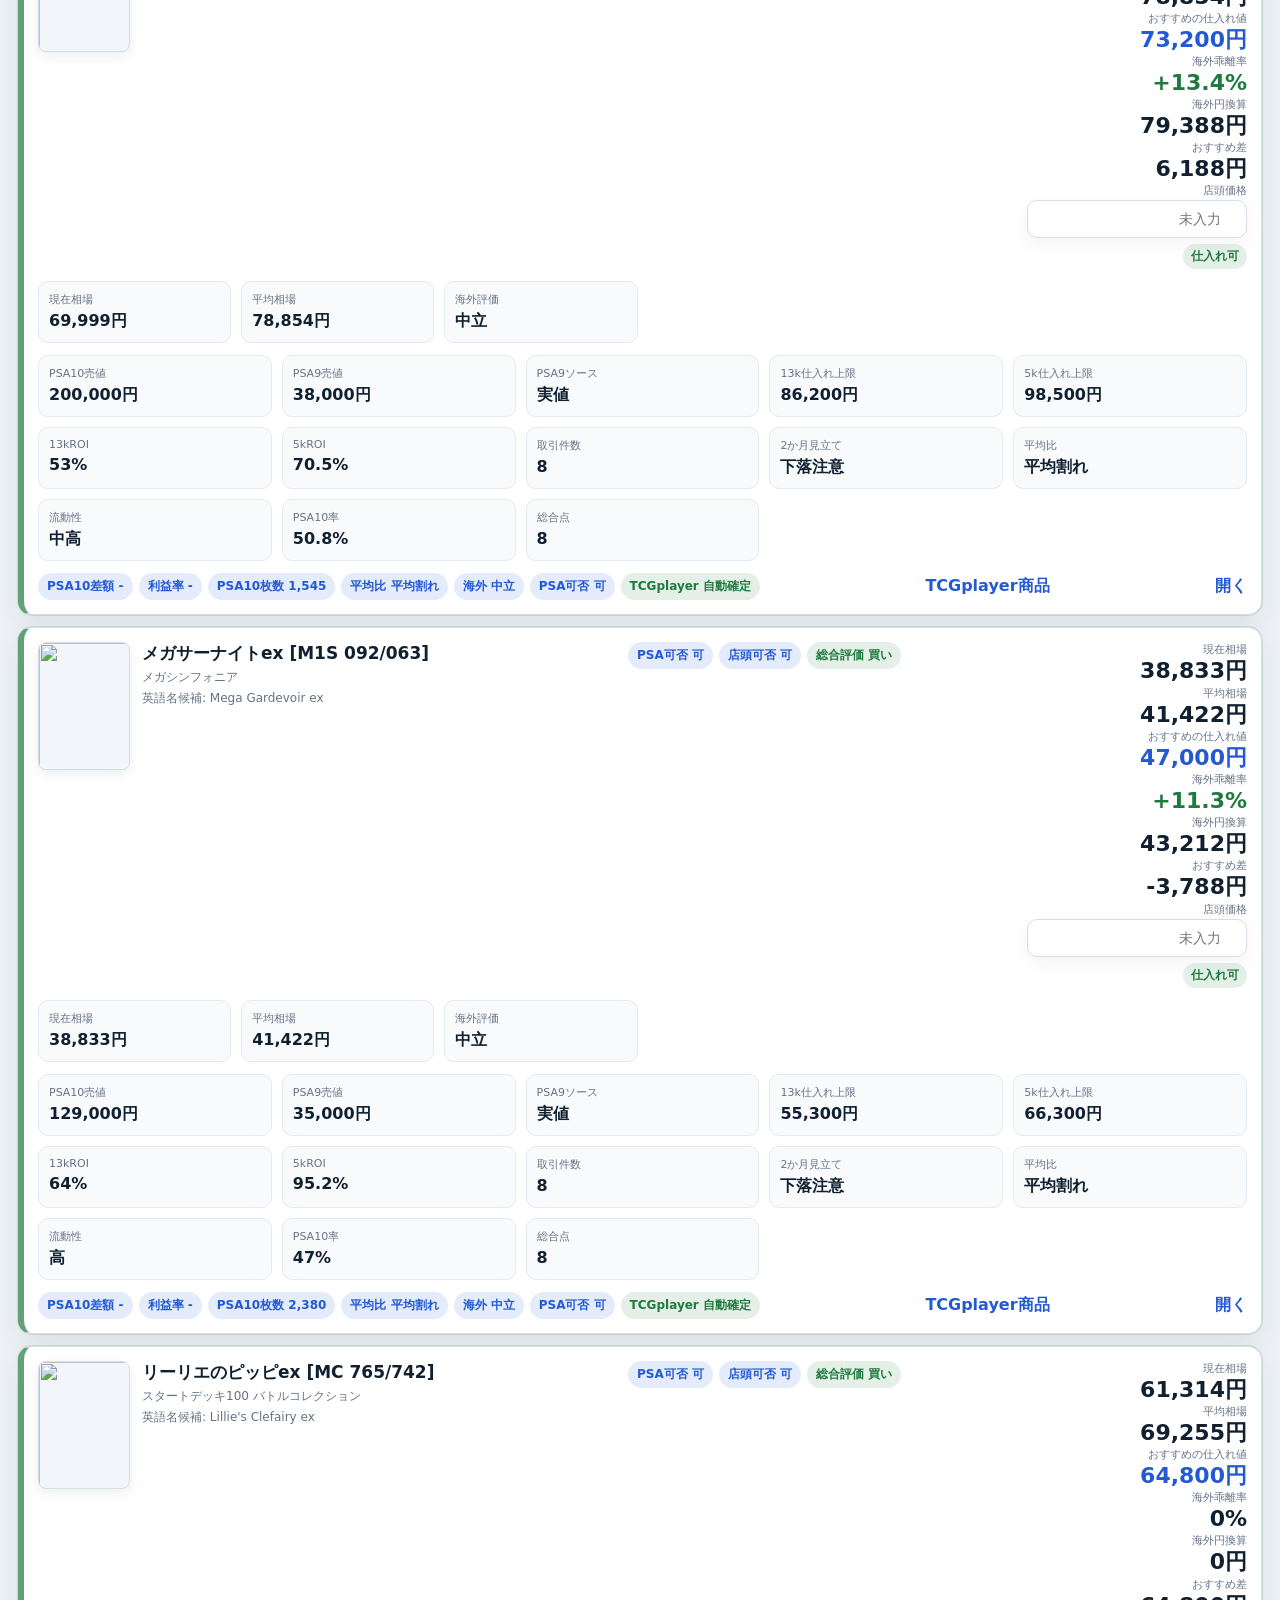
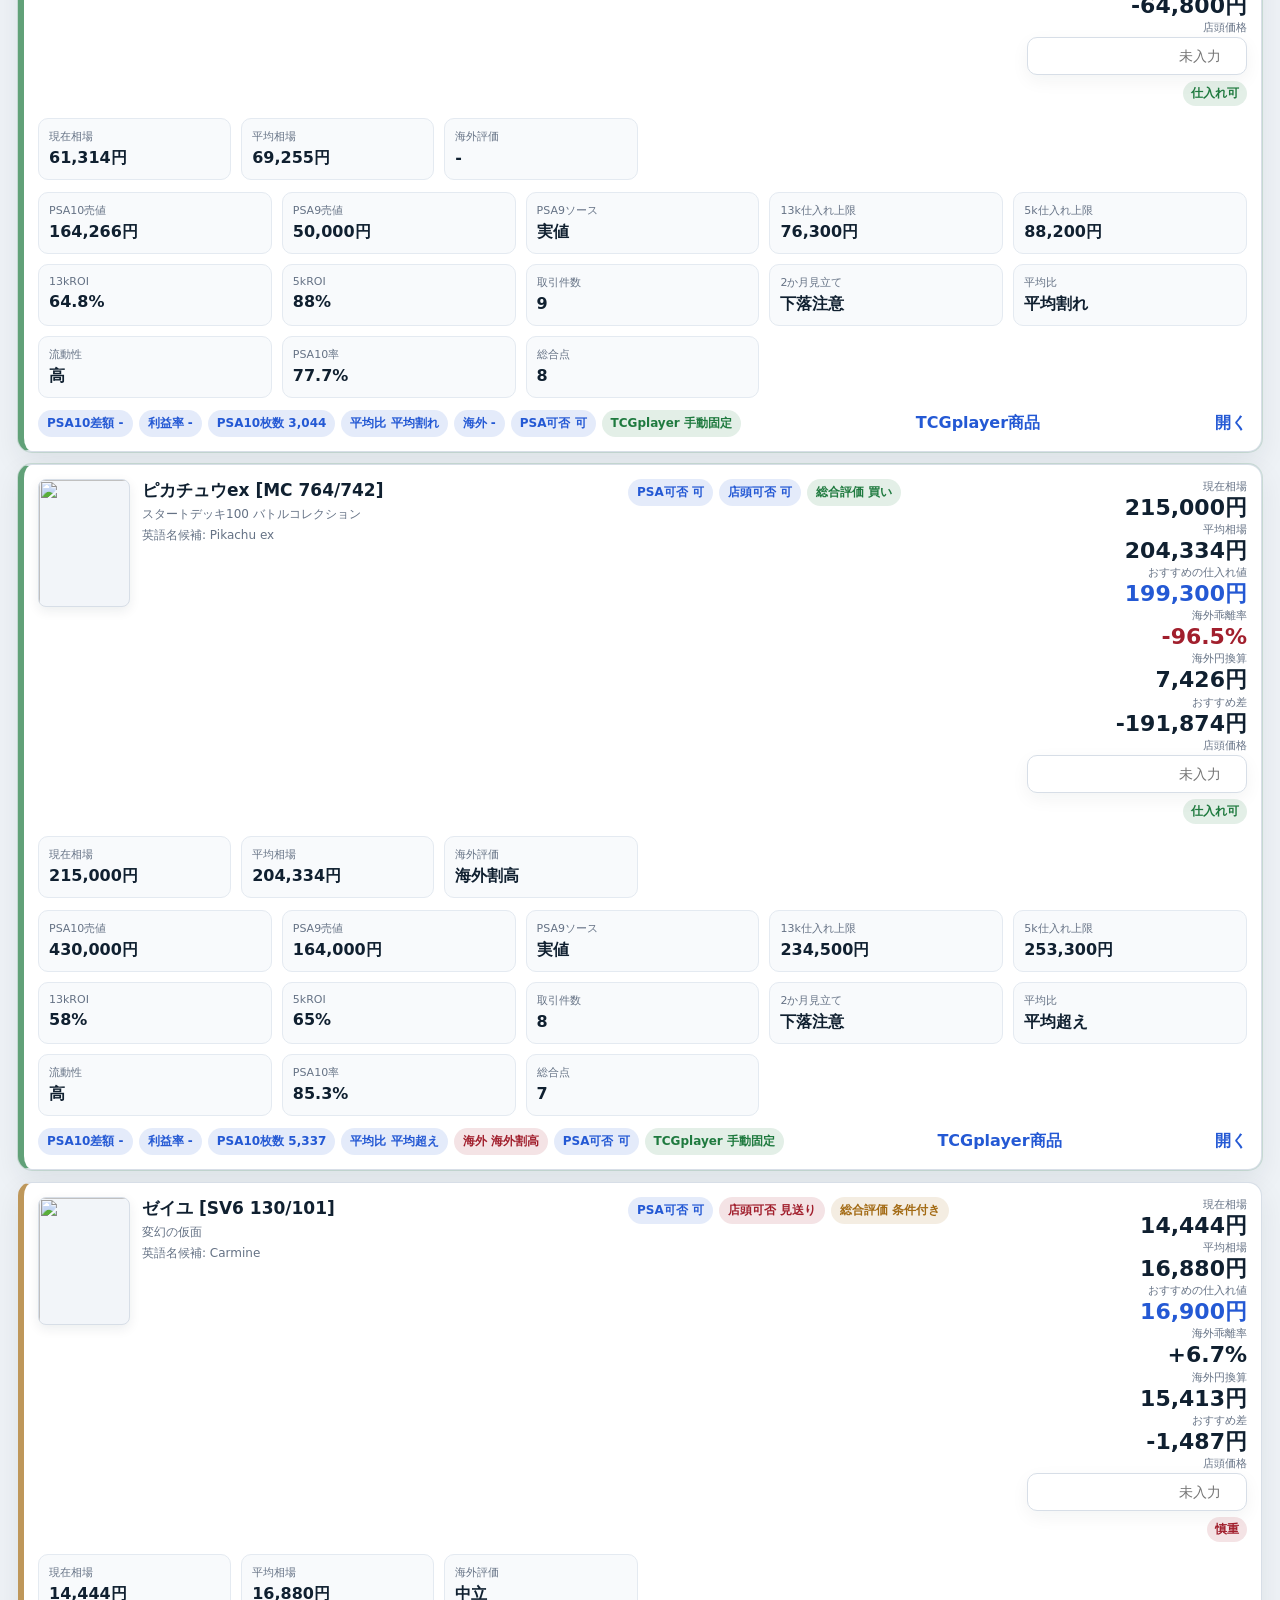
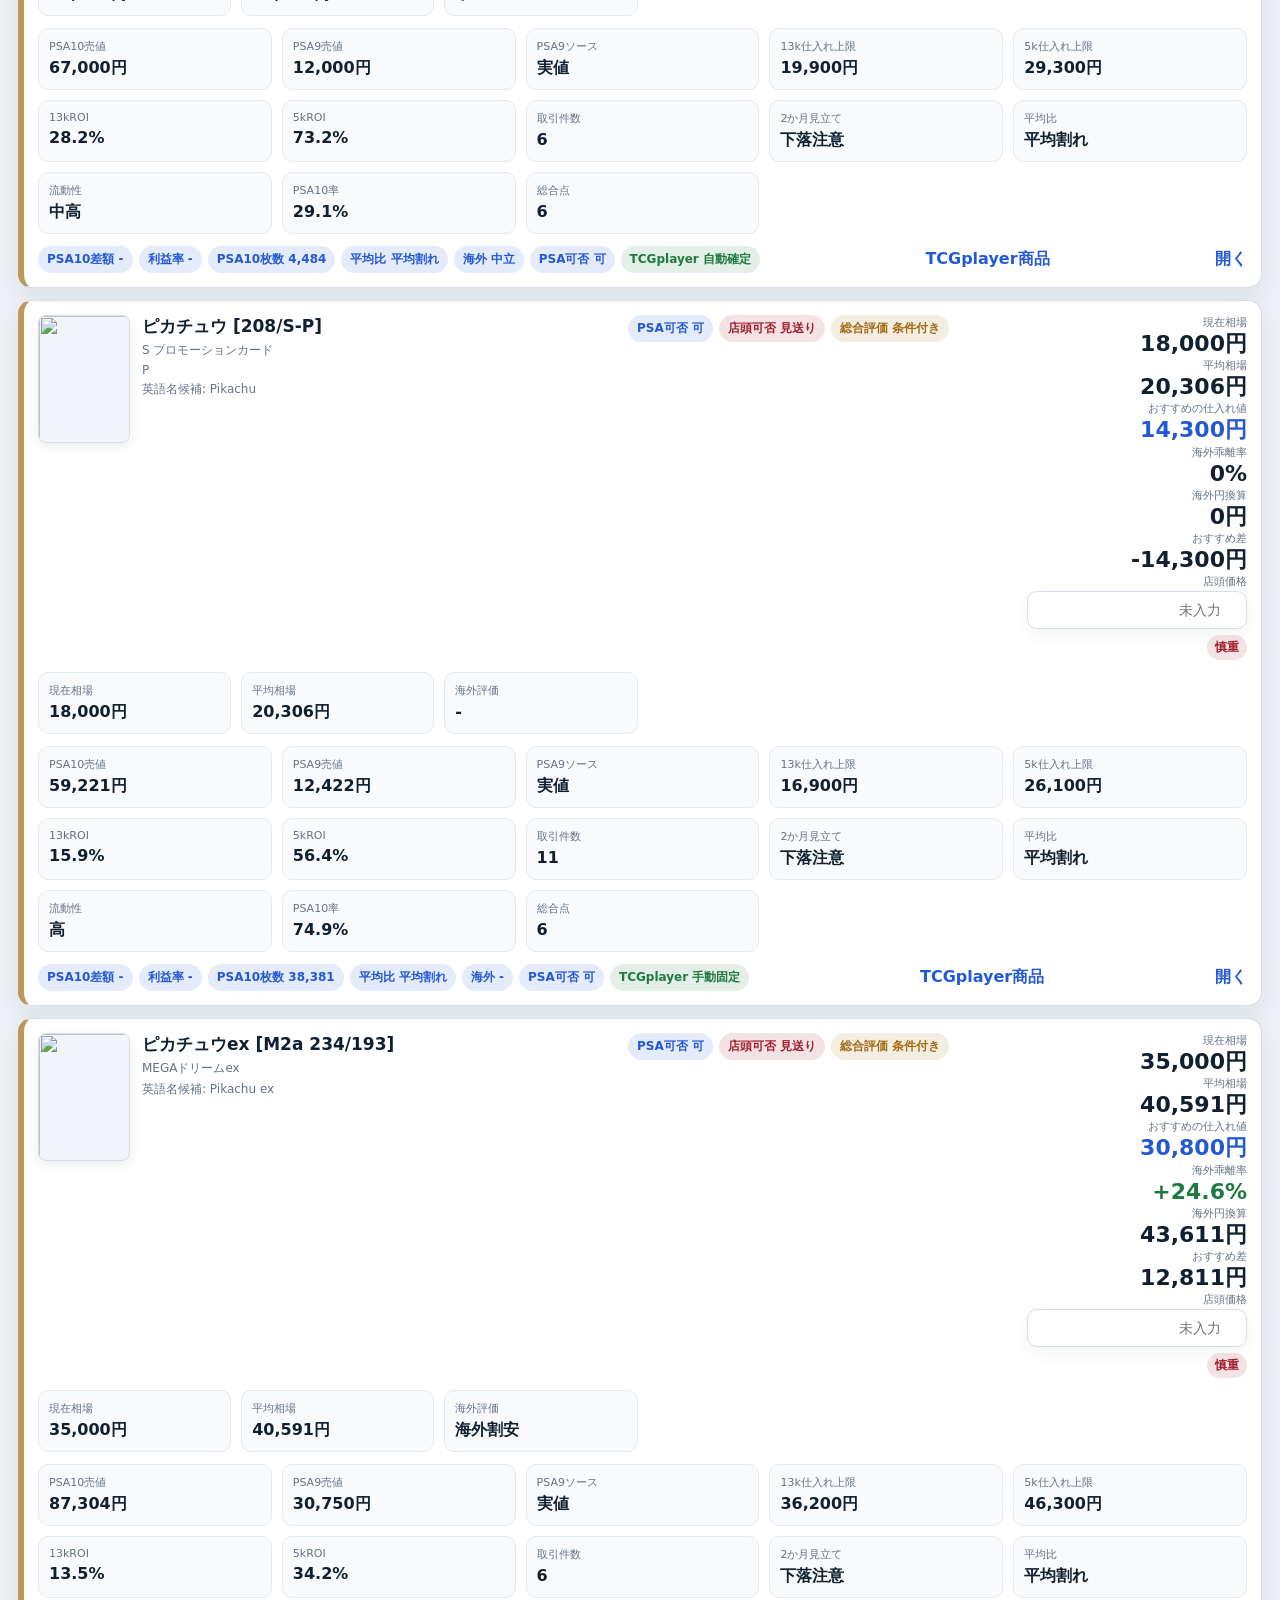
==== commit c3074a60: "Add files via upload" ====
--- a/site/index.html
+++ b/site/index.html
@@ -5,7 +5,7 @@
   <meta name="viewport" content="width=device-width, initial-scale=1" />
   <title>トレカ仕入れ判断</title>
   <meta name="theme-color" content="#eef2f6" />
-  <link rel="manifest" href="./manifest.json?v=20260711-2" />
+  <link rel="manifest" href="./manifest.json?v=20260716-6" />
   <script>
     (function () {
       try {
@@ -18,7 +18,7 @@
       } catch (e) {}
     })();
   </script>
-  <link rel="stylesheet" href="./styles.css?v=20260711-2" />
+  <link rel="stylesheet" href="./styles.css?v=20260716-6" />
 </head>
 <body>
   <main class="app">
@@ -81,7 +81,7 @@
     </section>
   </main>
 
-  <script src="./data.js?v=20260711-2"></script>
-  <script src="./app.js?v=20260711-2"></script>
+  <script src="./data.js?v=20260716-6"></script>
+  <script src="./app.js?v=20260716-6"></script>
 </body>
 </html>
--- a/site/styles.css
+++ b/site/styles.css
@@ -322,6 +322,18 @@
   color: var(--accent);
 }
 
+.price-value.foreign.good {
+  color: var(--good);
+}
+
+.price-value.foreign.neutral {
+  color: var(--text);
+}
+
+.price-value.foreign.bad {
+  color: var(--bad);
+}
+
 .price-state {
   margin-top: 4px;
   font-size: 12px;
@@ -347,11 +359,16 @@
   text-align: right;
 }
 
+.compare-grid,
 .meta-grid {
   display: grid;
   grid-template-columns: repeat(5, minmax(120px, 1fr));
   gap: 10px;
   margin-top: 12px;
+}
+
+.compare-grid {
+  grid-template-columns: repeat(6, minmax(120px, 1fr));
 }
 
 .kv {
@@ -438,6 +455,9 @@
   .meta-grid {
     grid-template-columns: repeat(2, minmax(120px, 1fr));
   }
+  .compare-grid {
+    grid-template-columns: repeat(2, minmax(120px, 1fr));
+  }
 }
 
 @media (max-width: 720px) {
@@ -481,6 +501,9 @@
   .meta-grid {
     grid-template-columns: 1fr;
   }
+  .compare-grid {
+    grid-template-columns: 1fr;
+  }
   .results-head {
     flex-direction: column;
     align-items: start;
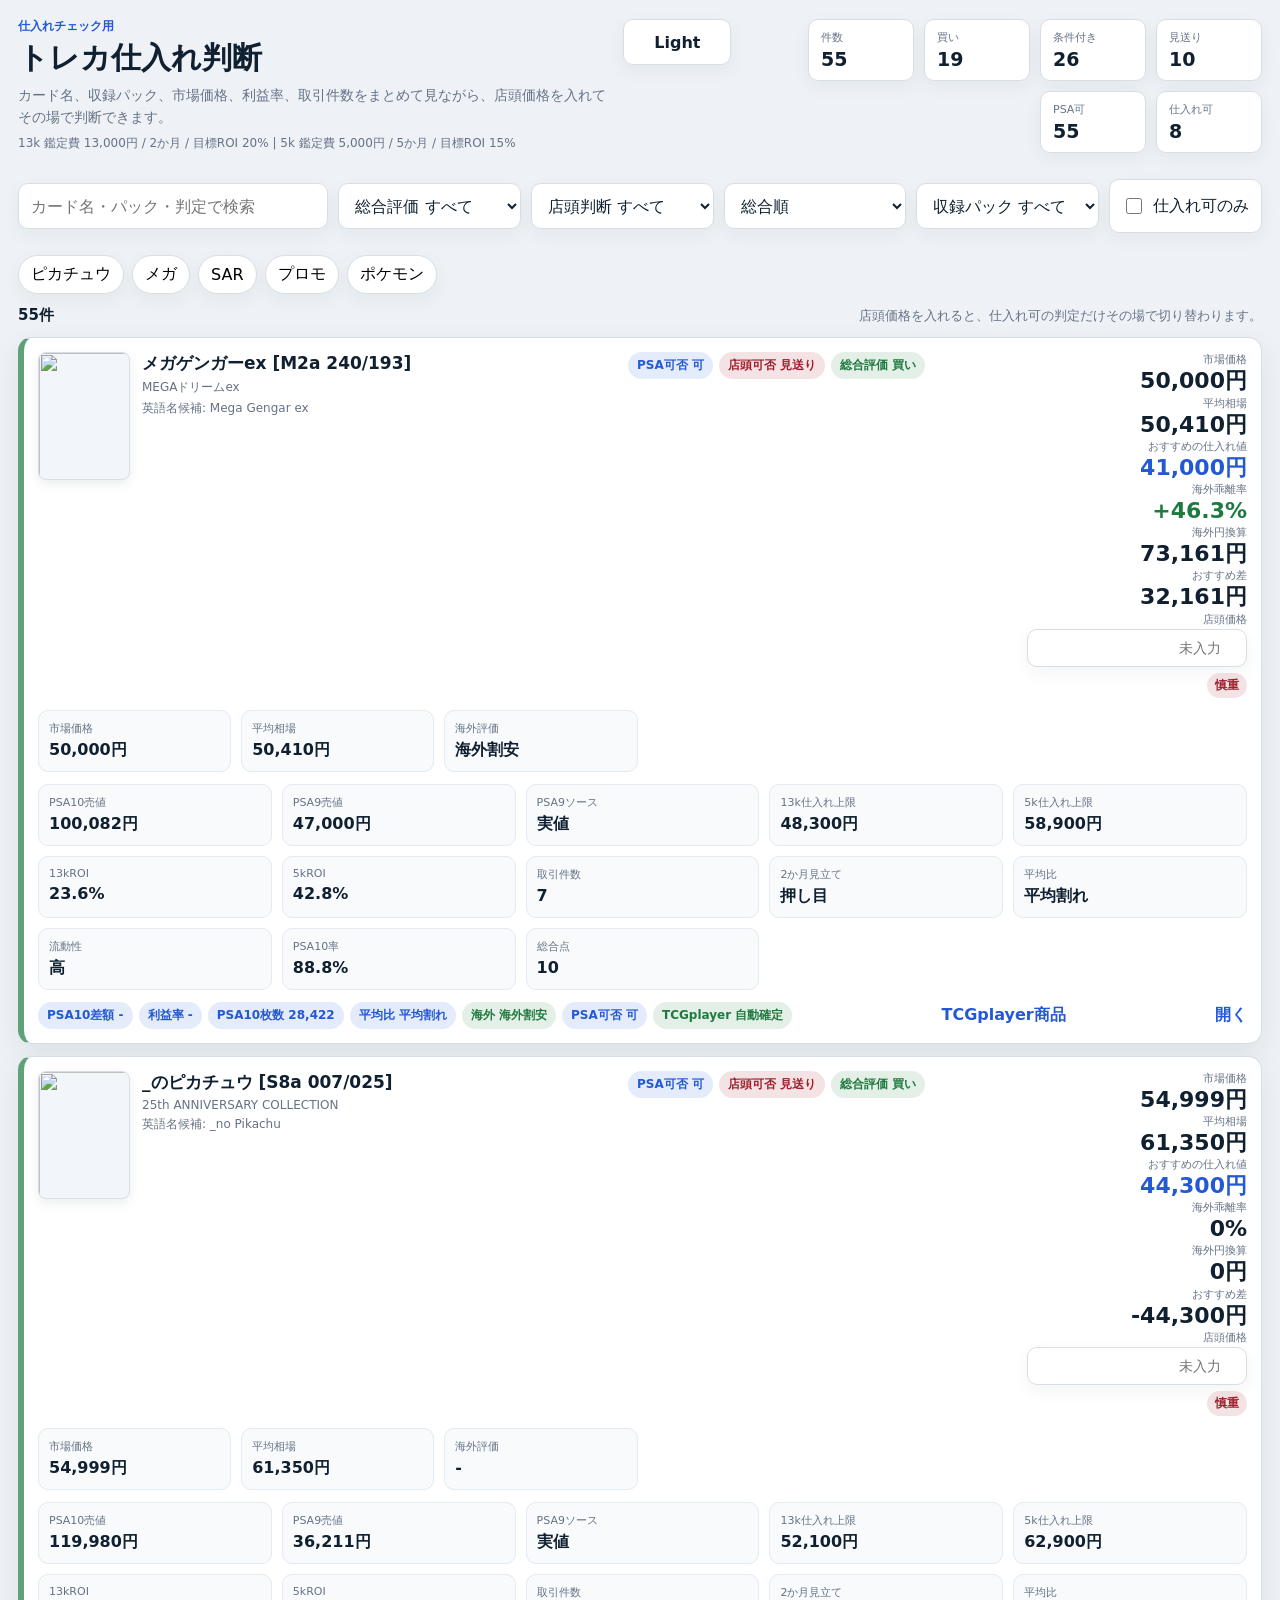
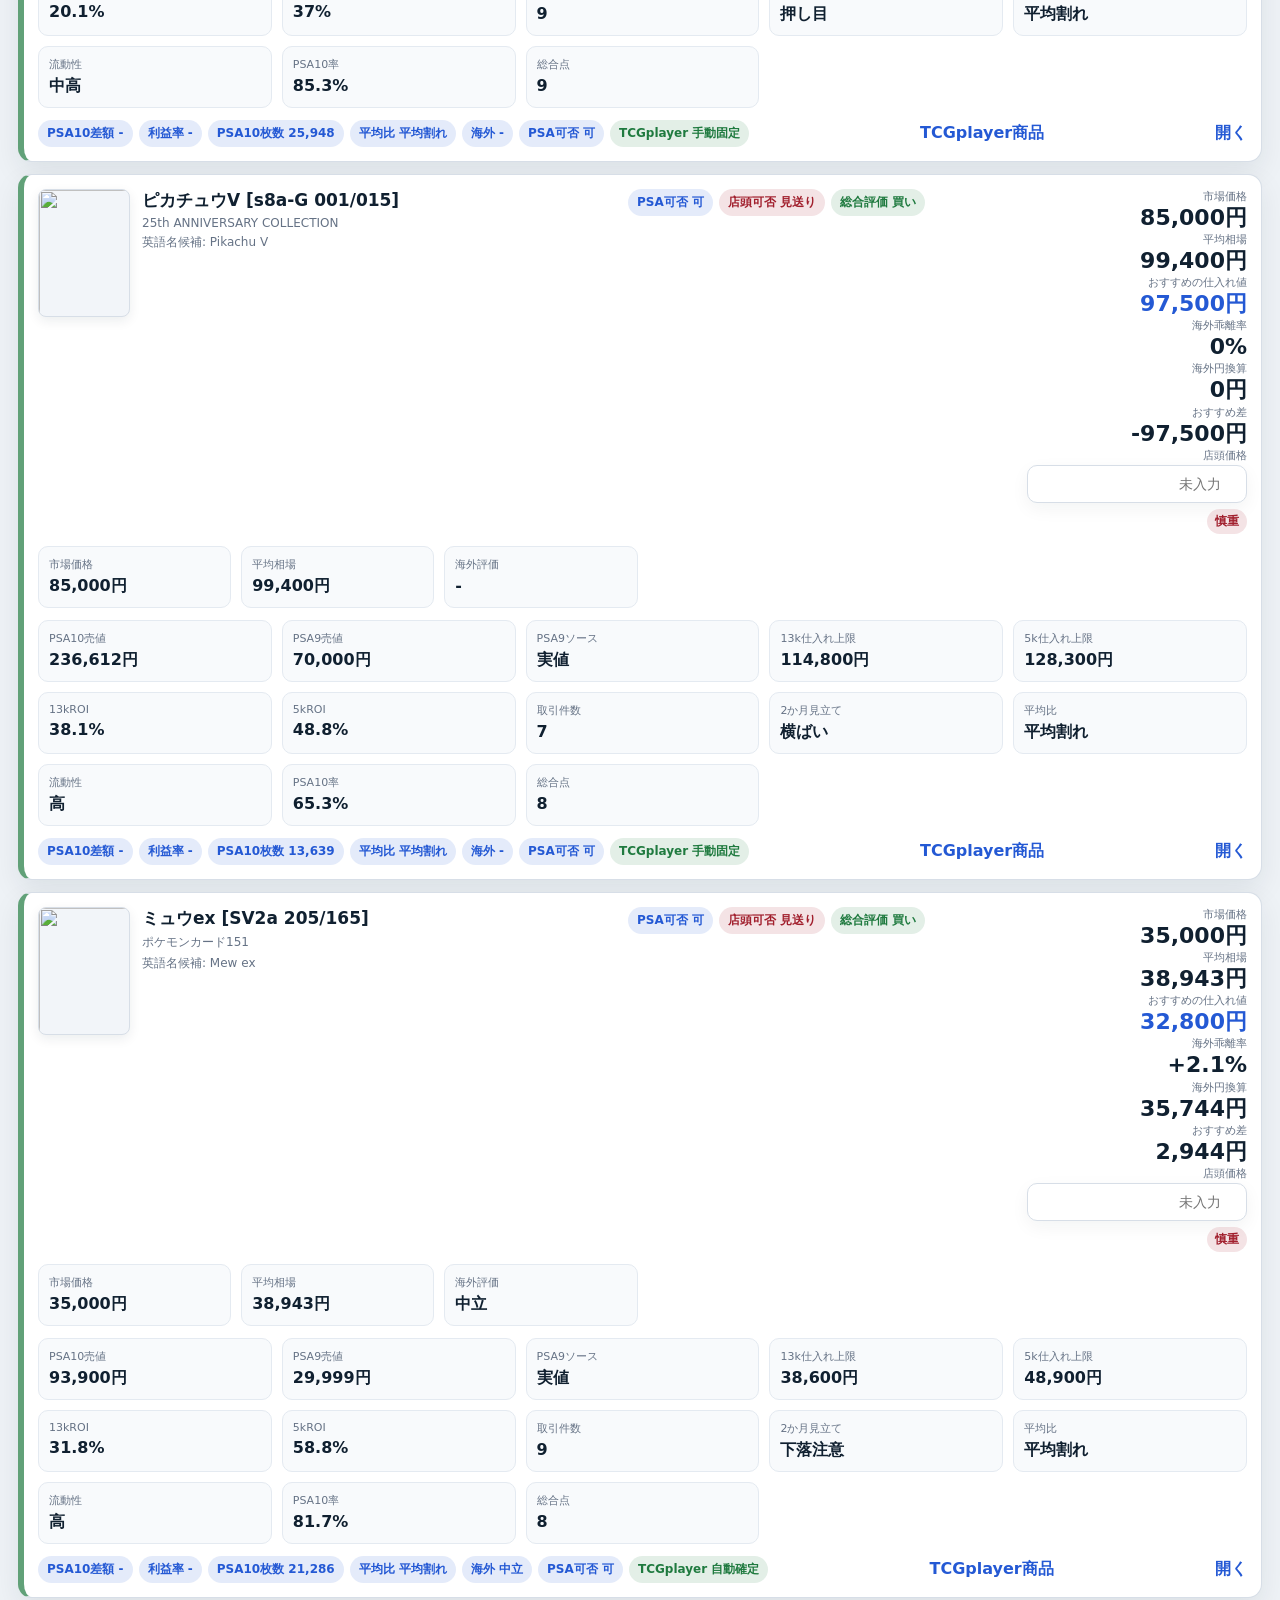
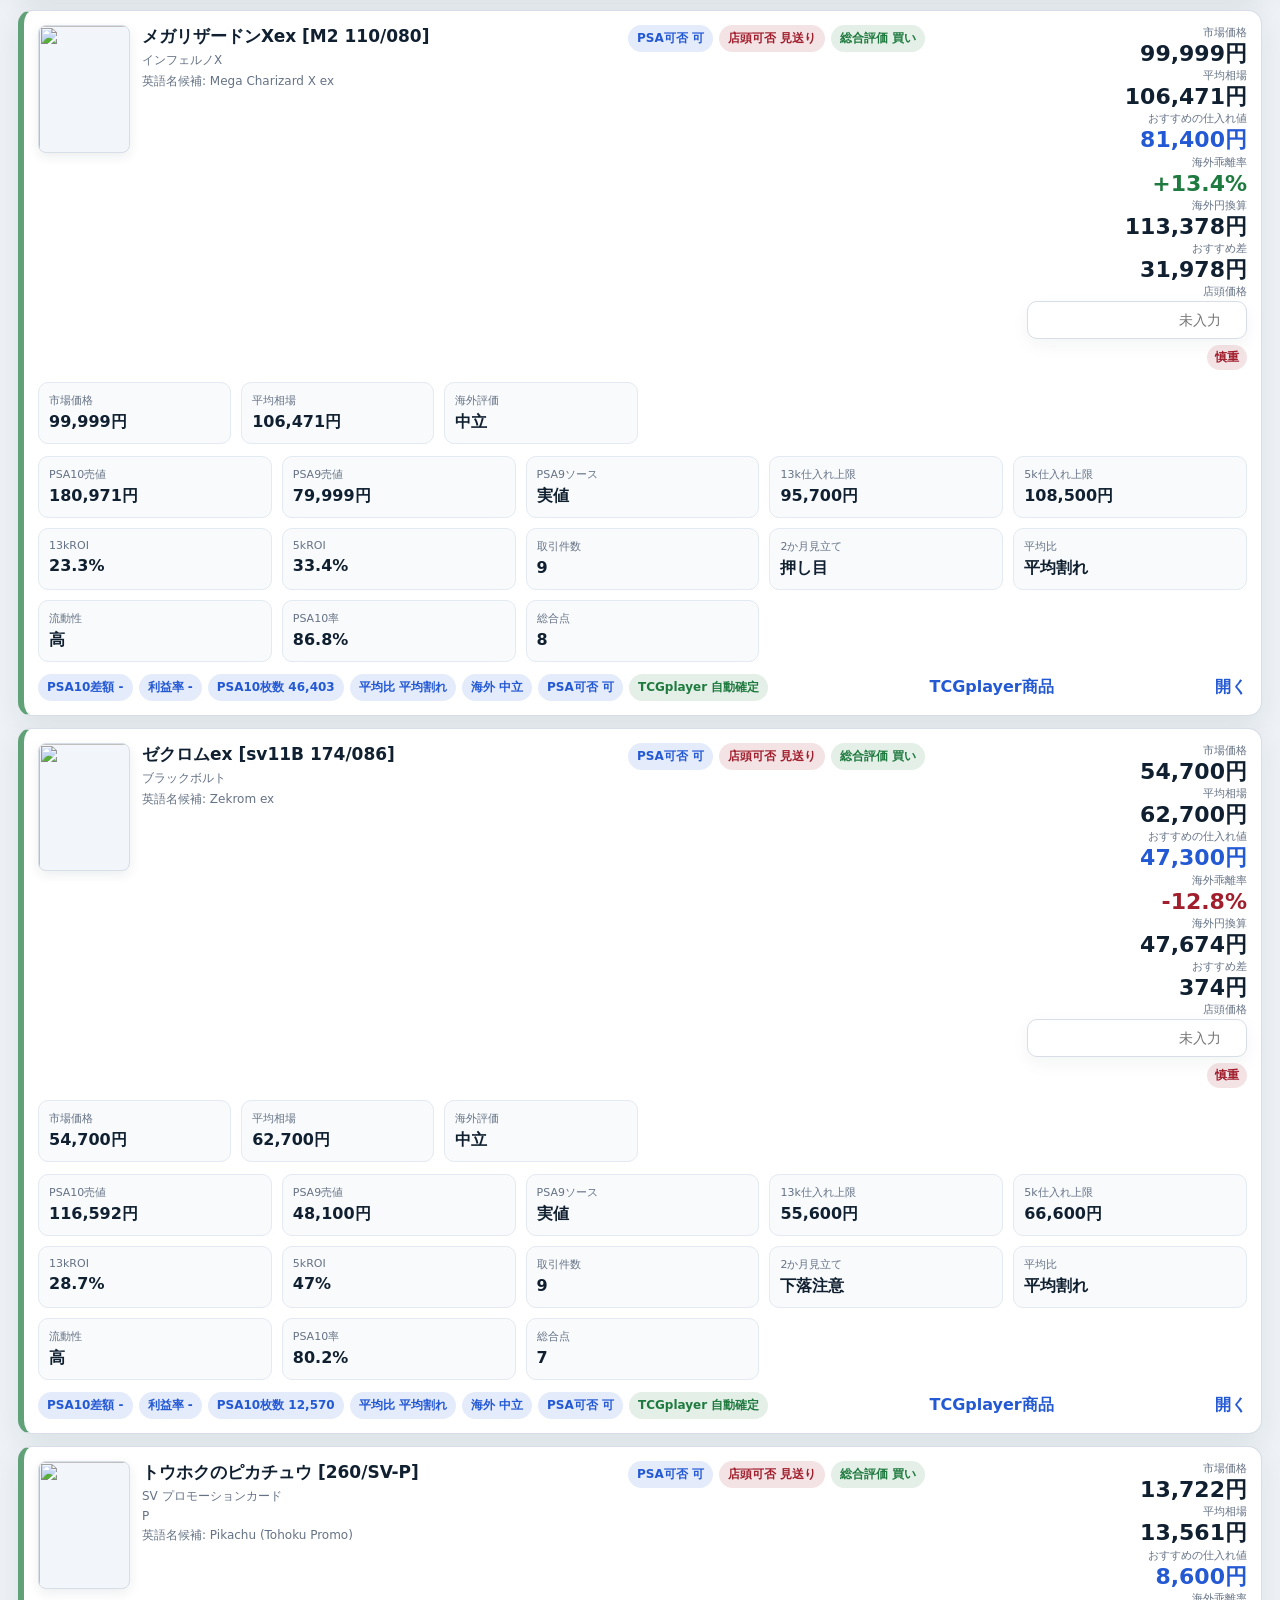
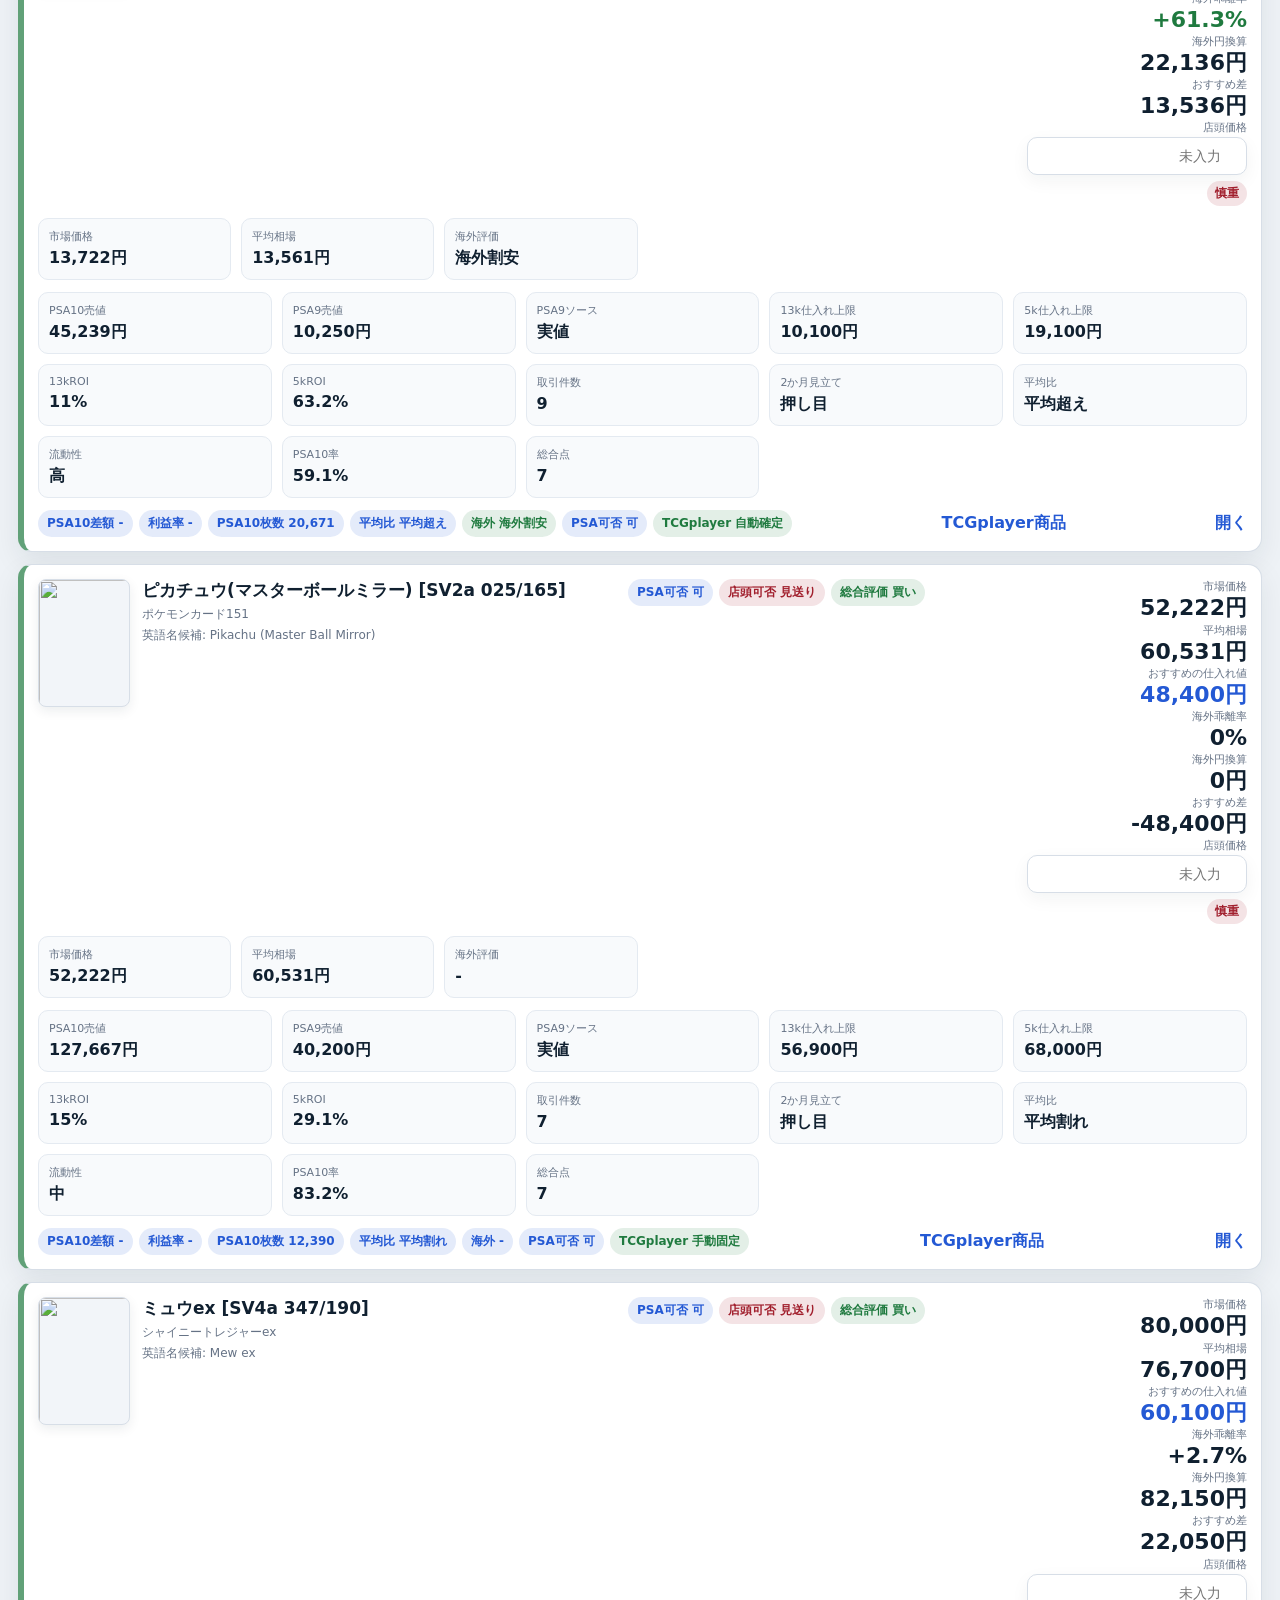
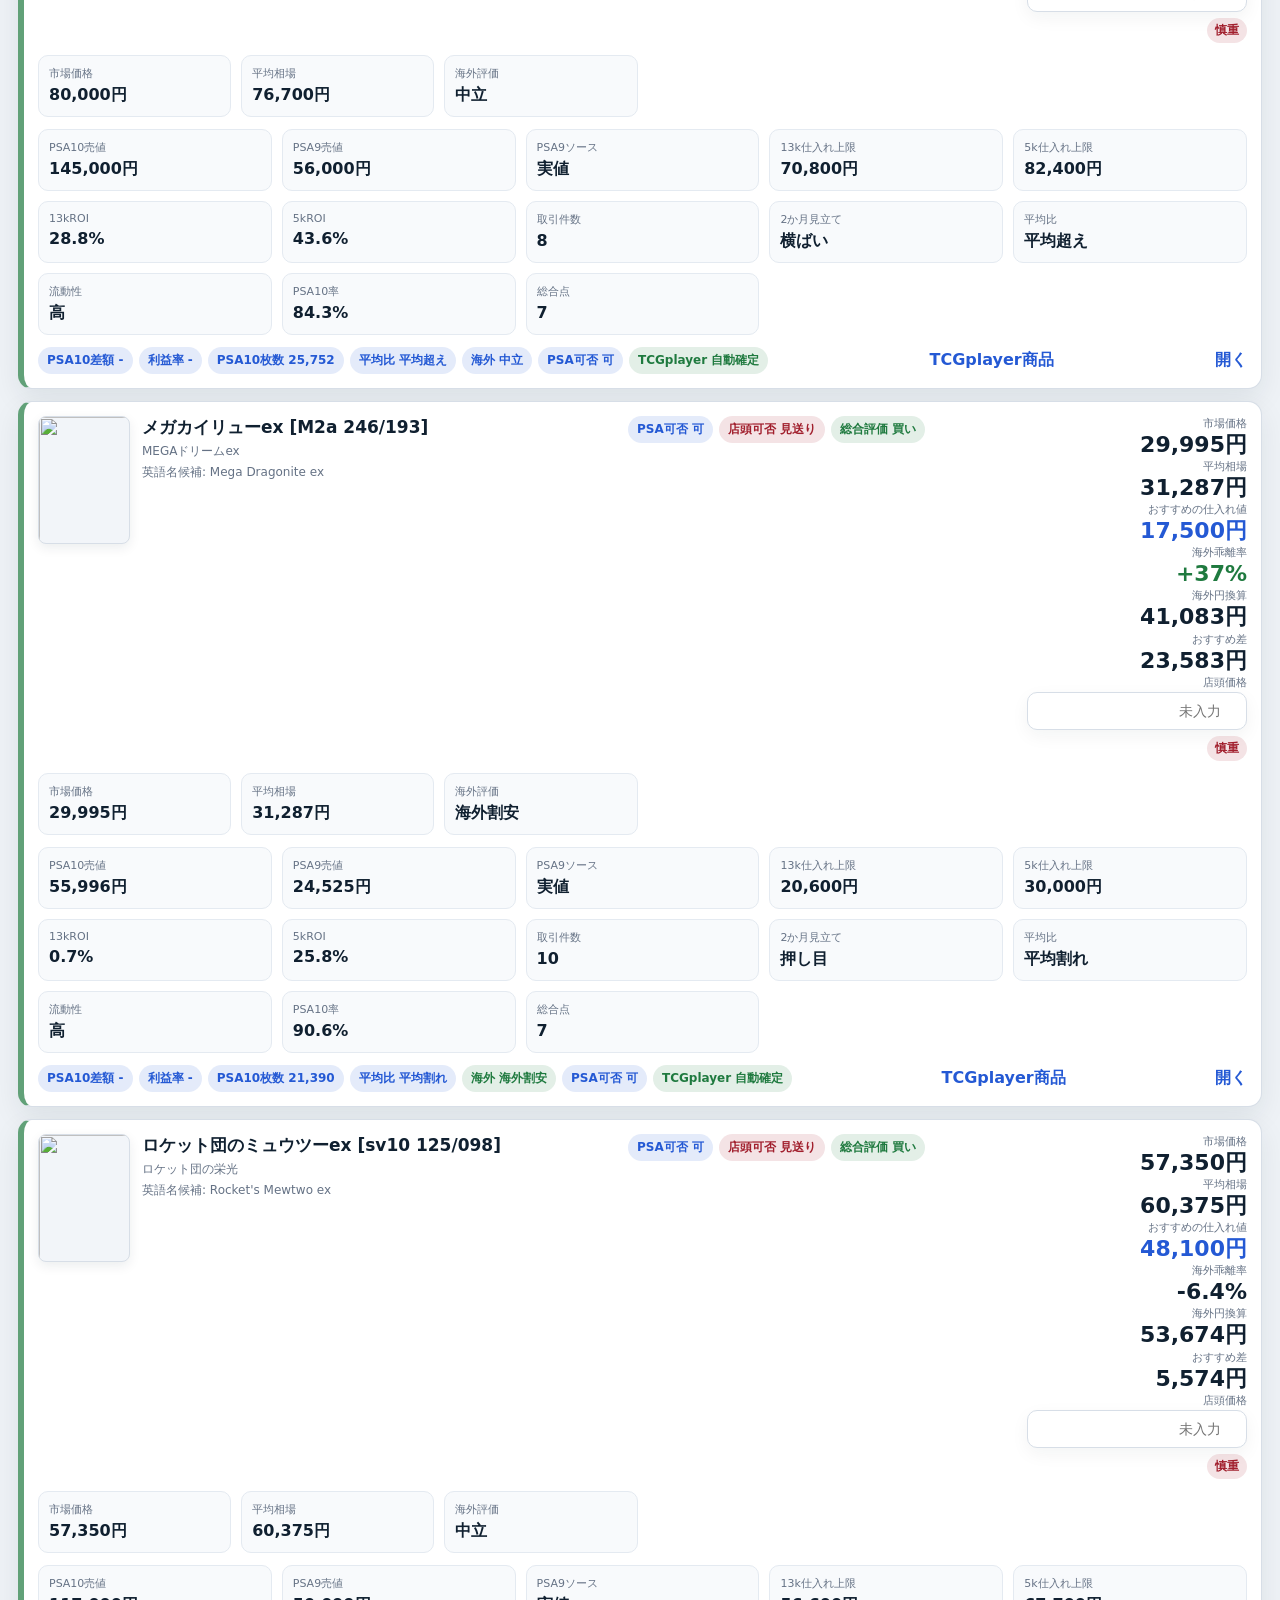
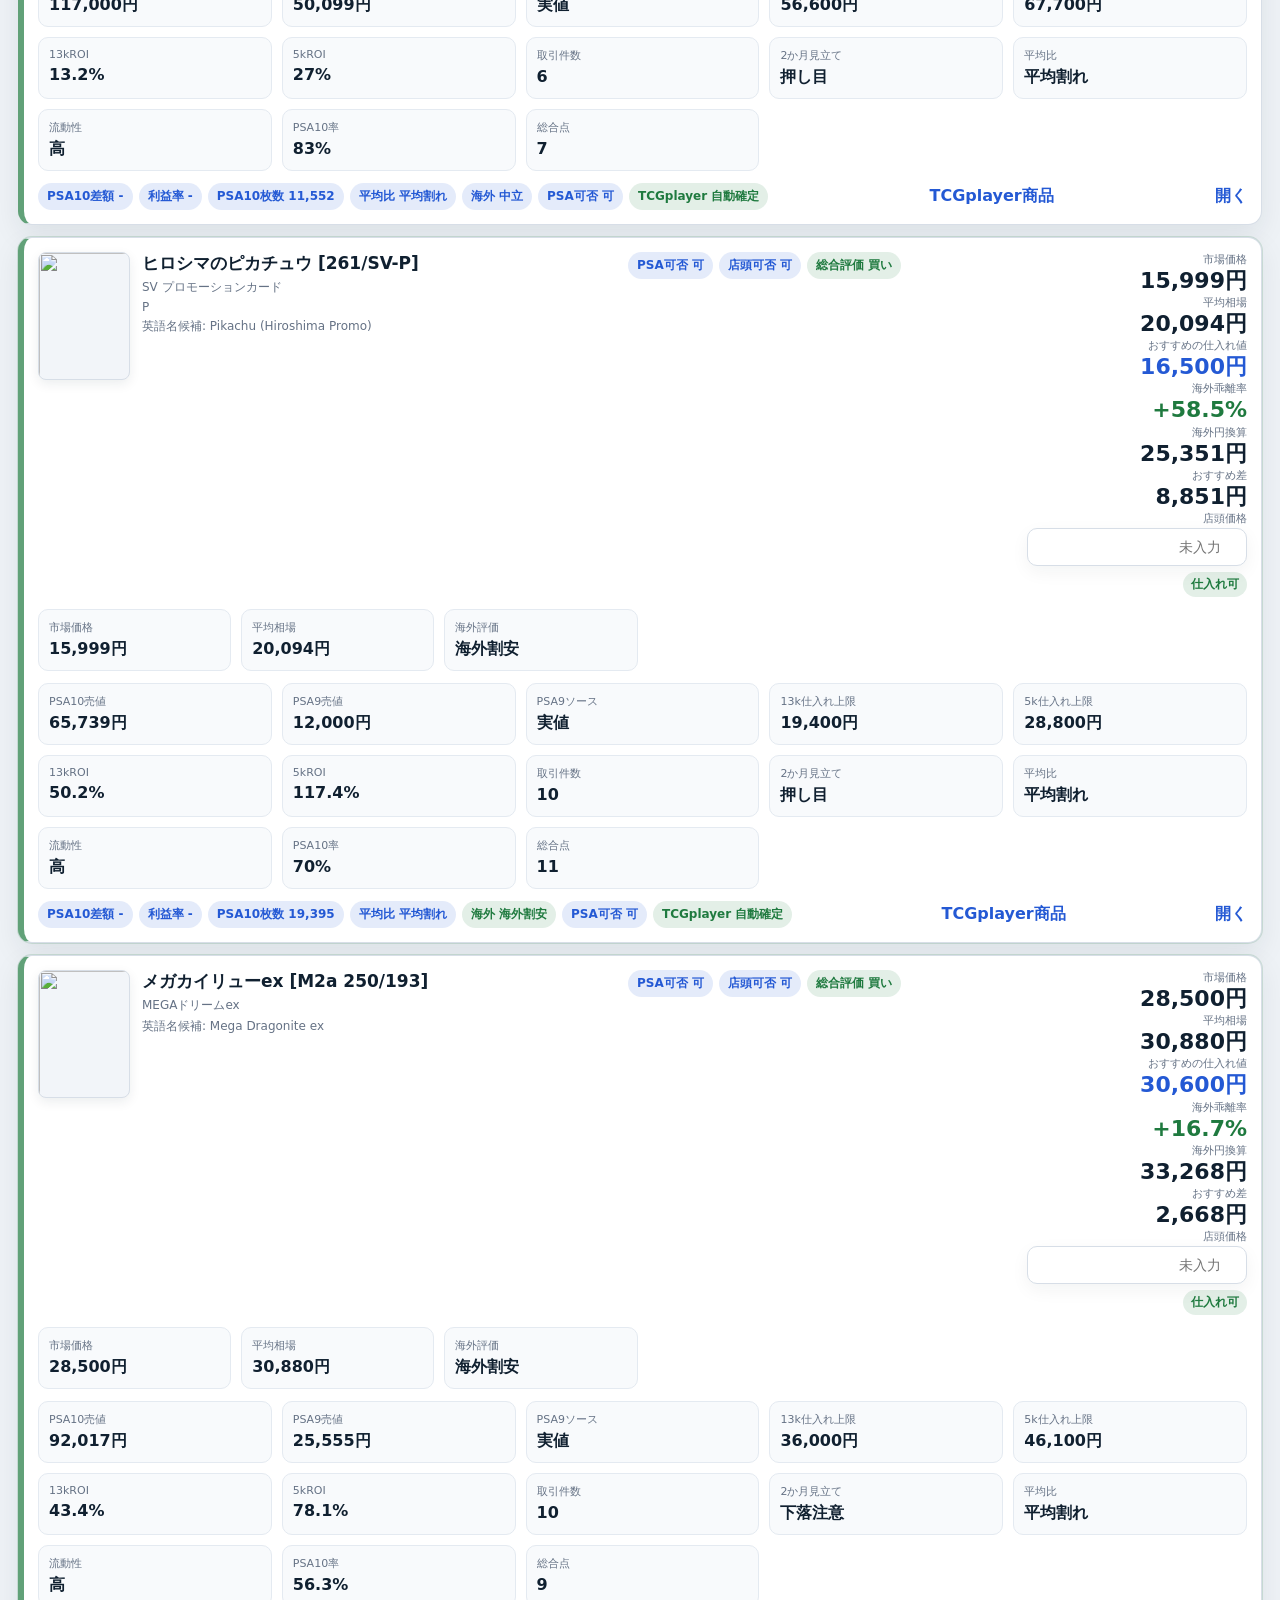
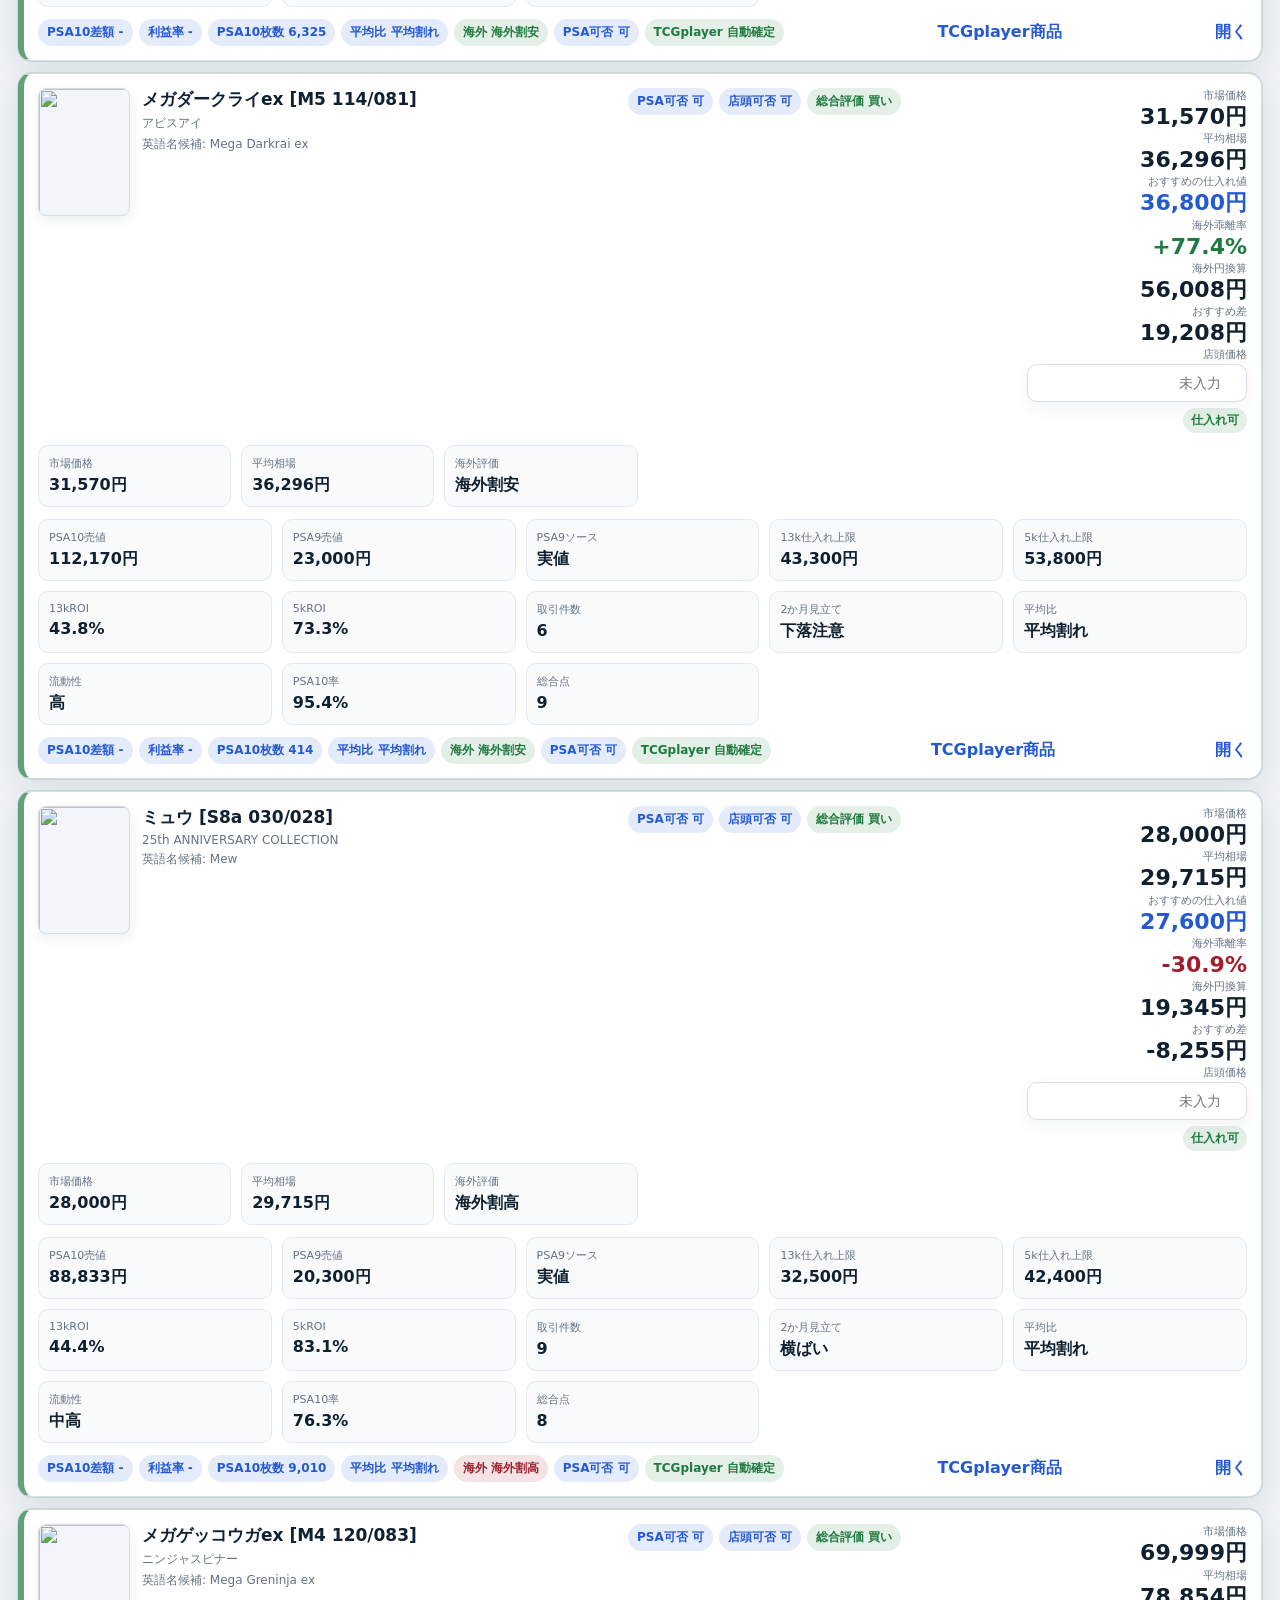
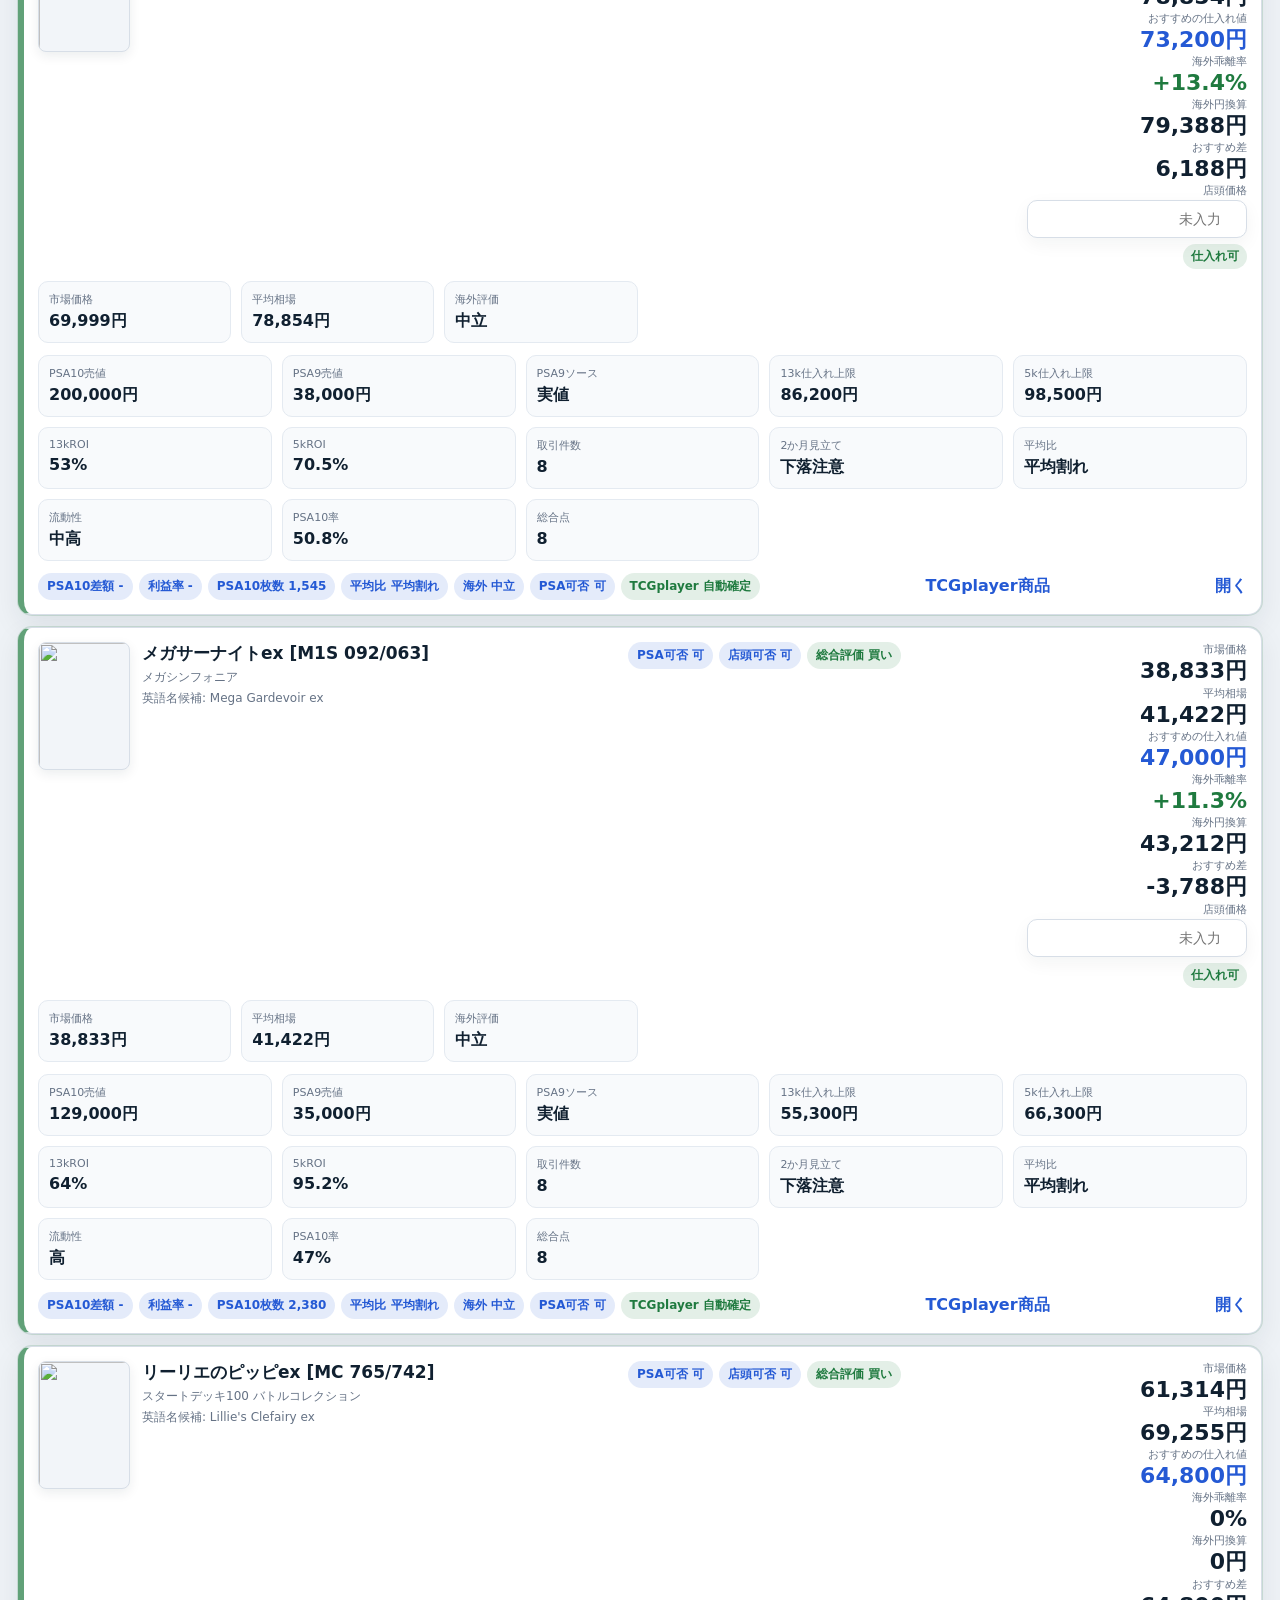
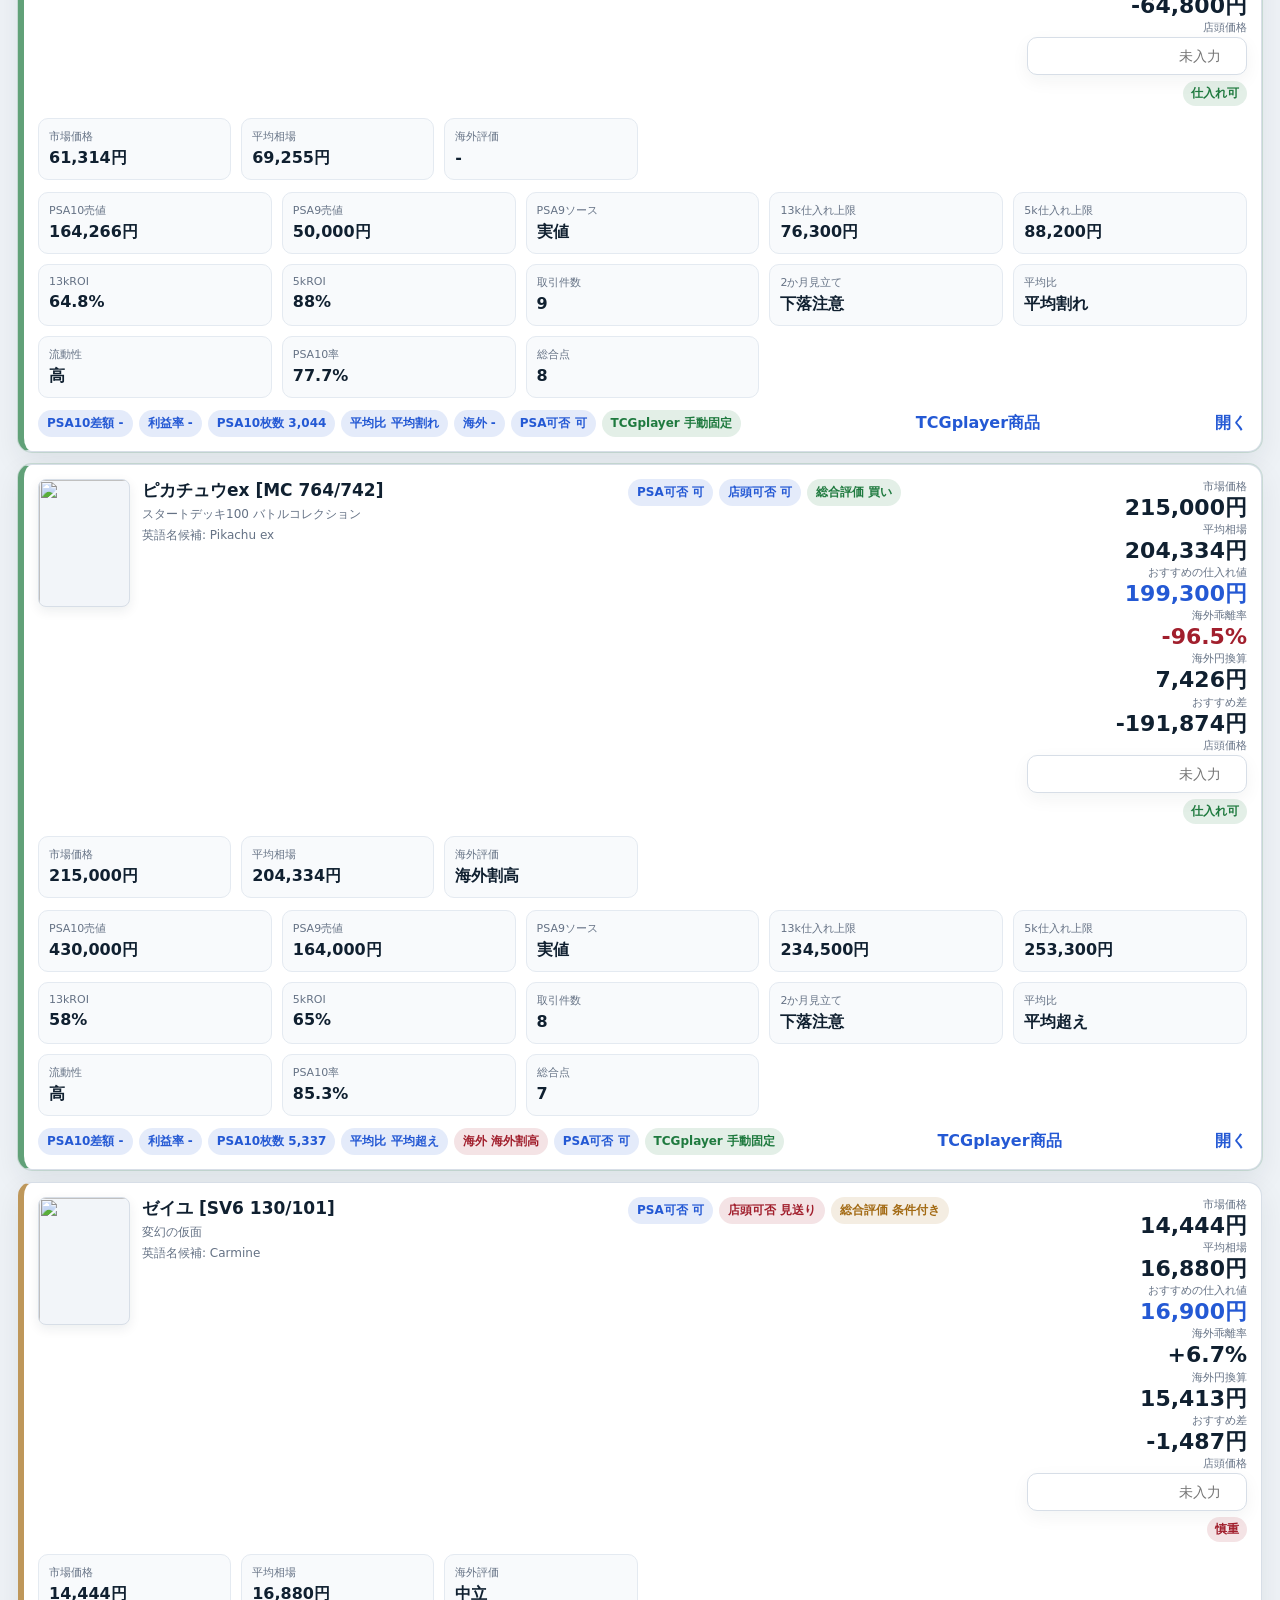
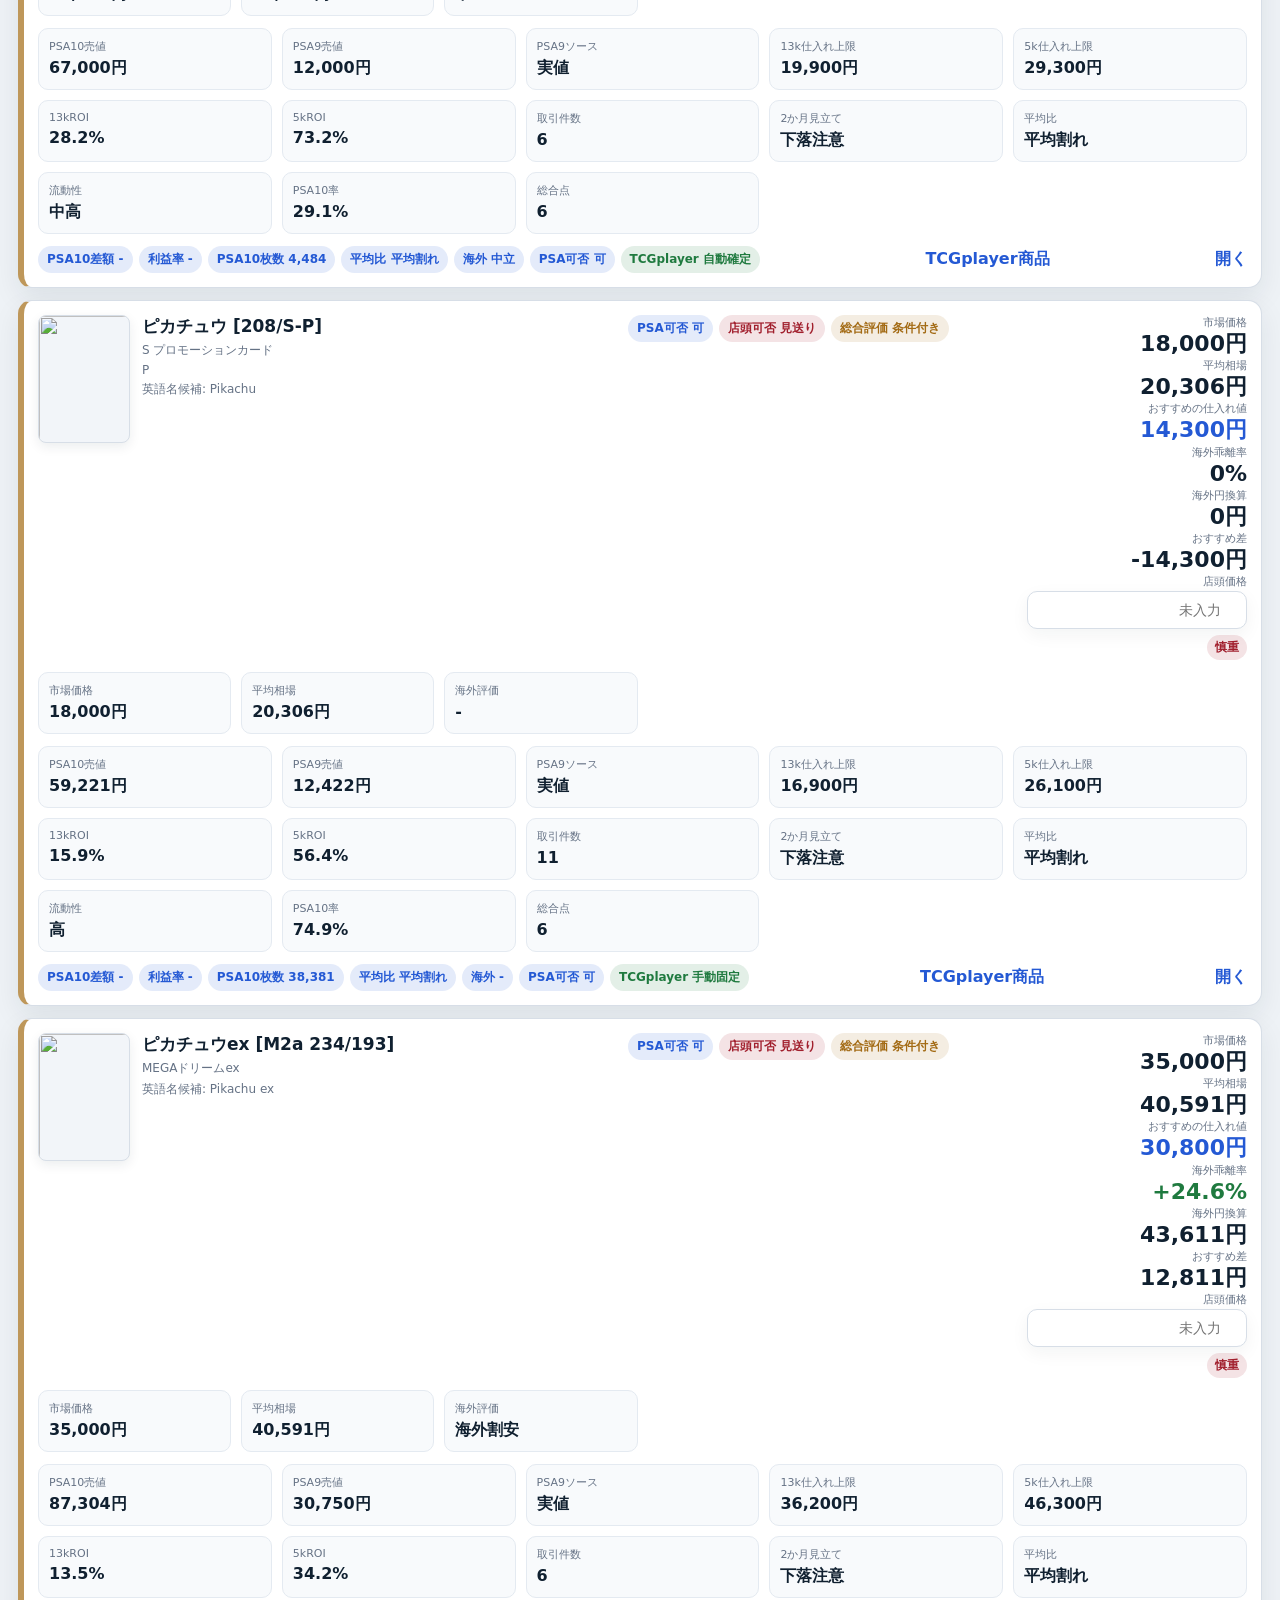
==== commit bf3c7a6c: "Add files via upload" ====
--- a/site/index.html
+++ b/site/index.html
@@ -5,7 +5,7 @@
   <meta name="viewport" content="width=device-width, initial-scale=1" />
   <title>トレカ仕入れ判断</title>
   <meta name="theme-color" content="#eef2f6" />
-  <link rel="manifest" href="./manifest.json?v=20260716-6" />
+  <link rel="manifest" href="./manifest.json?v=20260716-8" />
   <script>
     (function () {
       try {
@@ -18,7 +18,7 @@
       } catch (e) {}
     })();
   </script>
-  <link rel="stylesheet" href="./styles.css?v=20260716-6" />
+  <link rel="stylesheet" href="./styles.css?v=20260716-8" />
 </head>
 <body>
   <main class="app">
@@ -26,7 +26,7 @@
       <div class="hero-copy">
         <div class="eyebrow">仕入れチェック用</div>
         <h1>トレカ仕入れ判断</h1>
-        <p class="lead">カード名、収録パック、現在相場、利益率、取引件数をまとめて見ながら、店頭価格を入れてその場で判断できます。</p>
+        <p class="lead">カード名、収録パック、市場価格、利益率、取引件数をまとめて見ながら、店頭価格を入れてその場で判断できます。</p>
         <p class="lead settings-line" id="settingsLine"></p>
       </div>
       <div class="topbar-actions">
@@ -81,7 +81,7 @@
     </section>
   </main>
 
-  <script src="./data.js?v=20260716-6"></script>
-  <script src="./app.js?v=20260716-6"></script>
+  <script src="./data.js?v=20260716-8"></script>
+  <script src="./app.js?v=20260716-8"></script>
 </body>
 </html>
